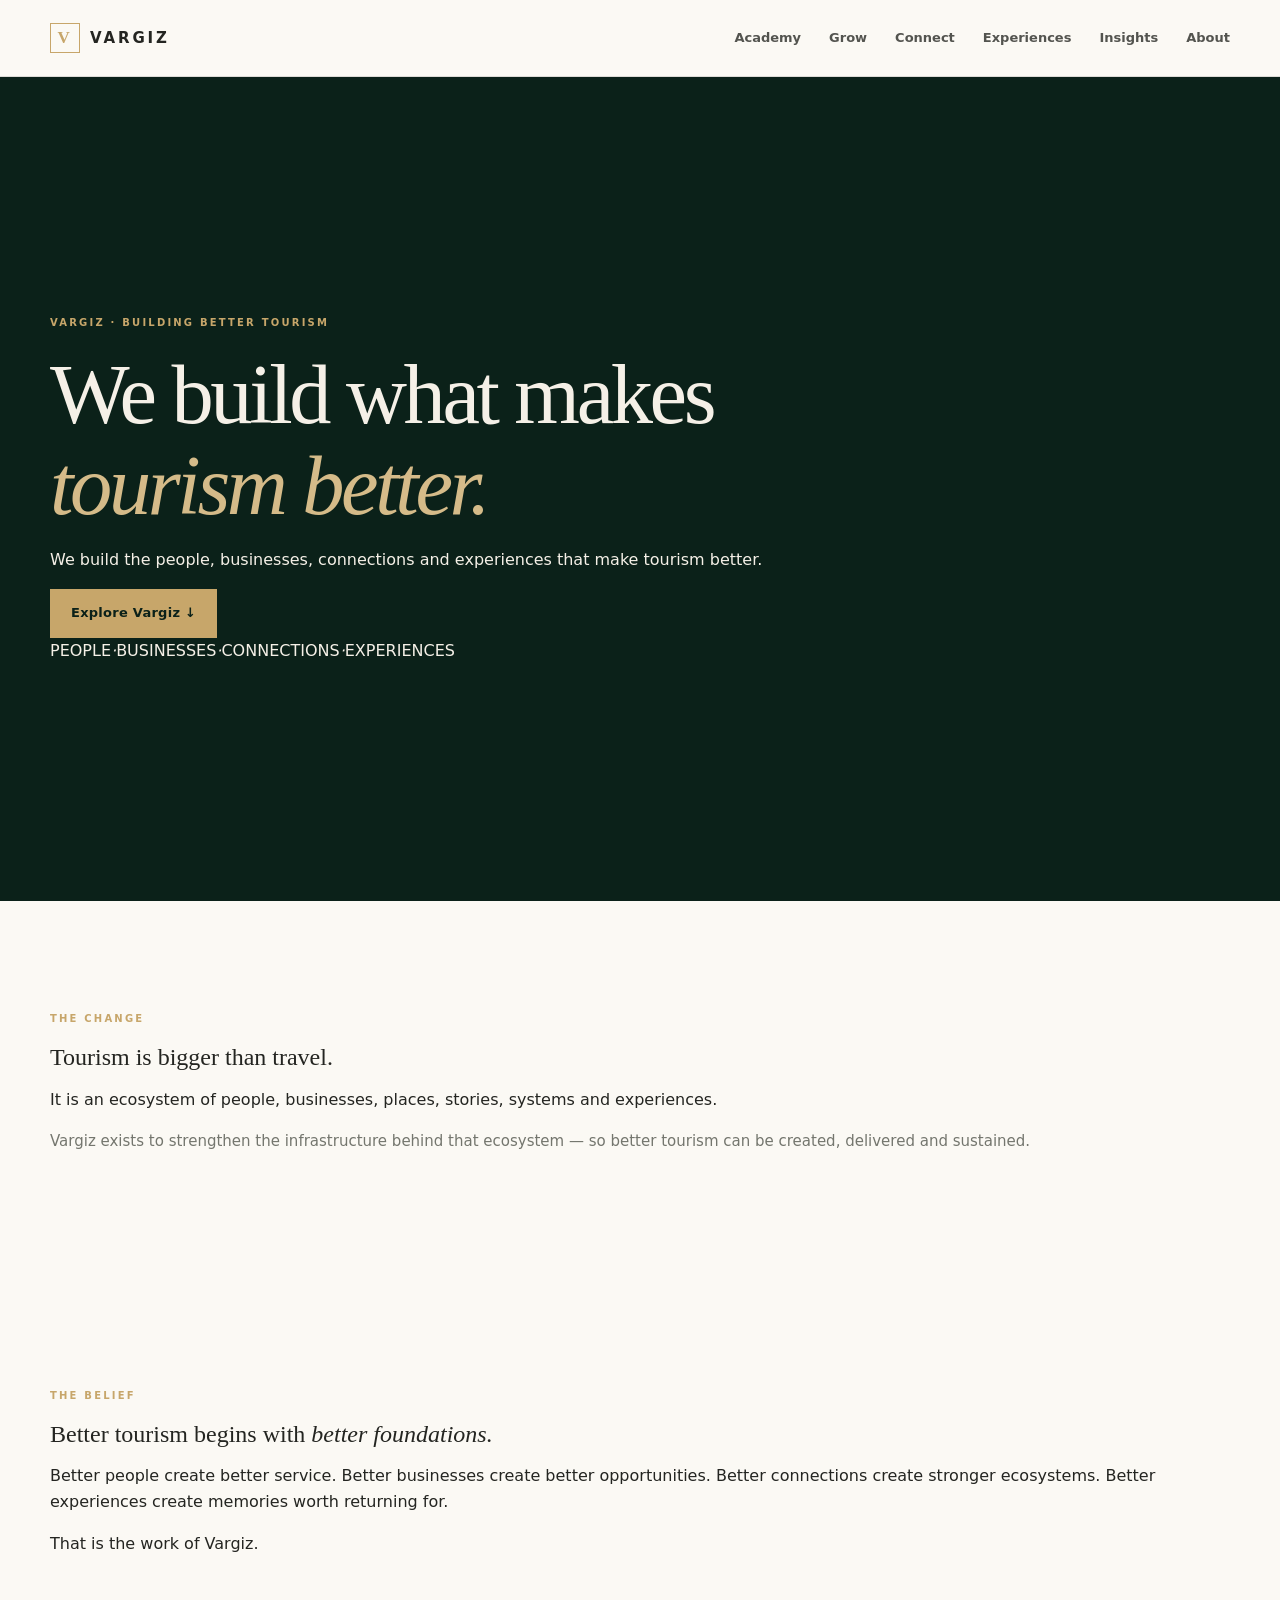
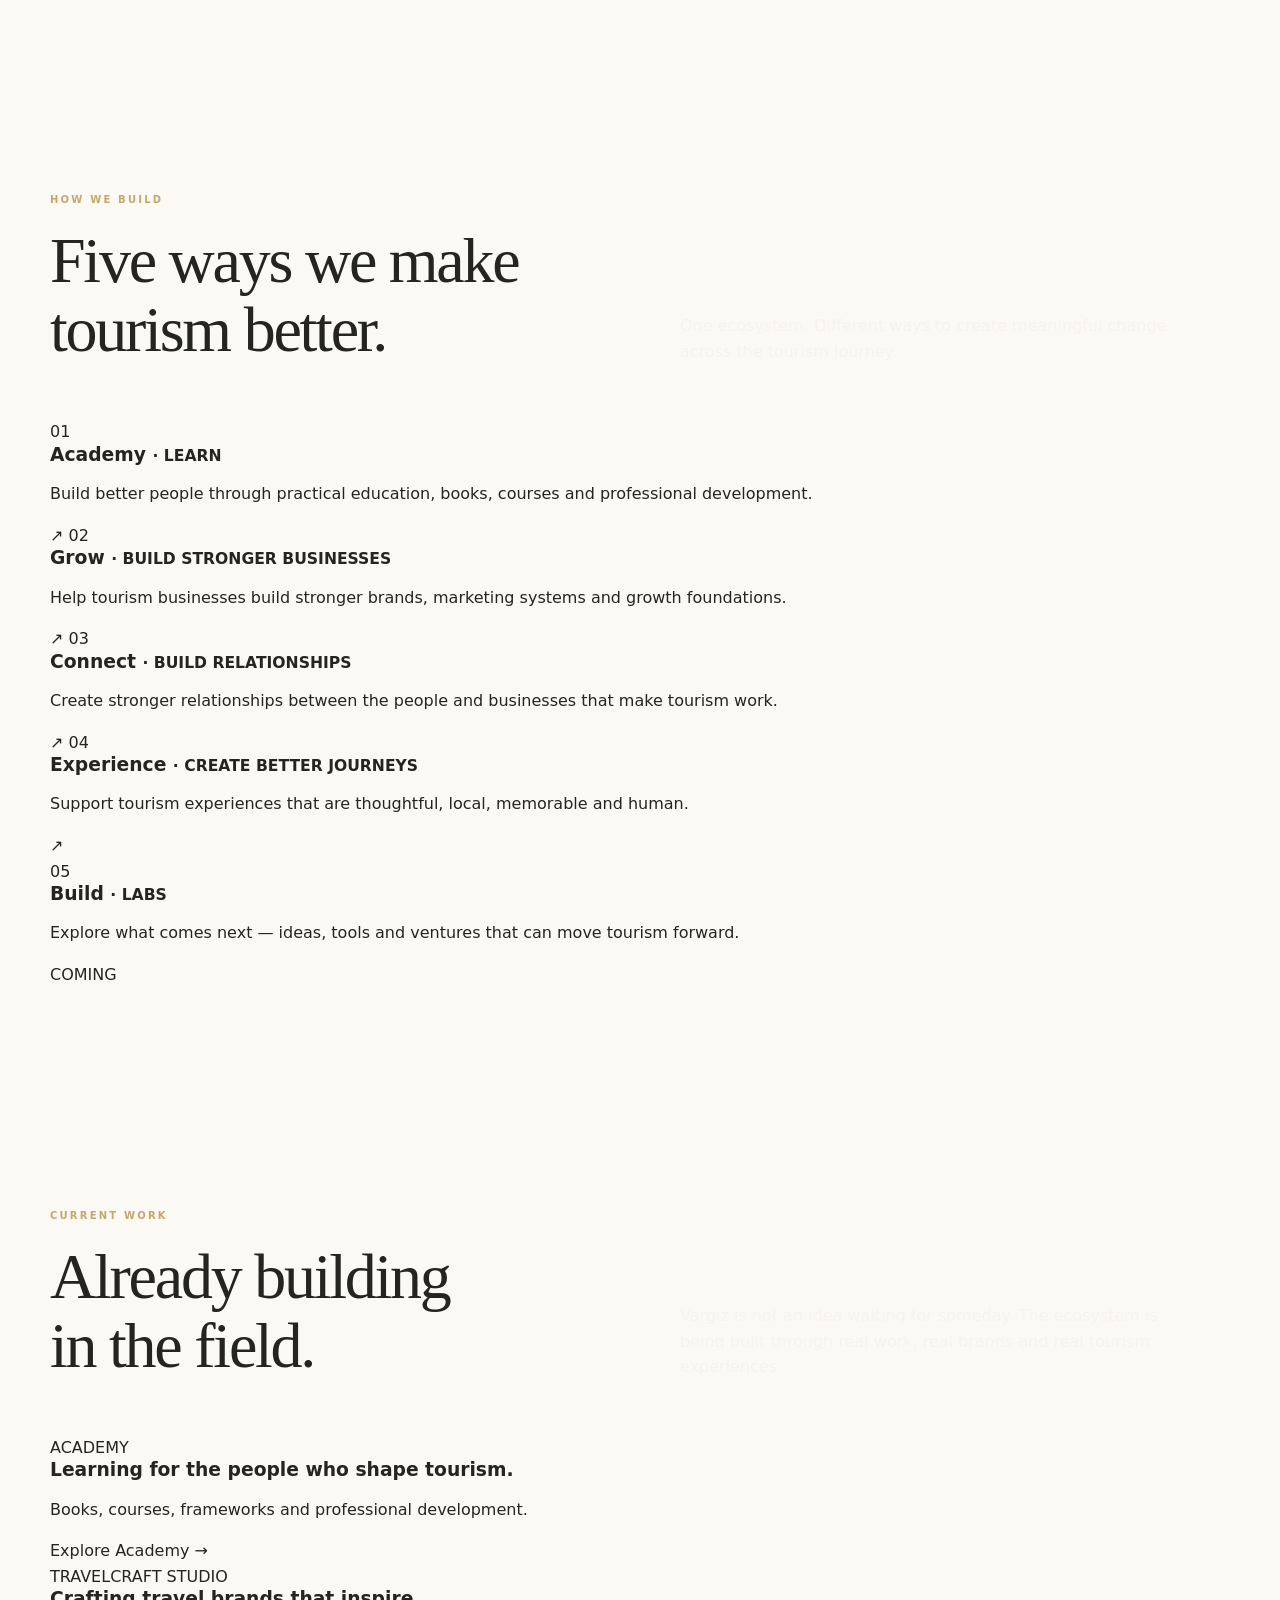
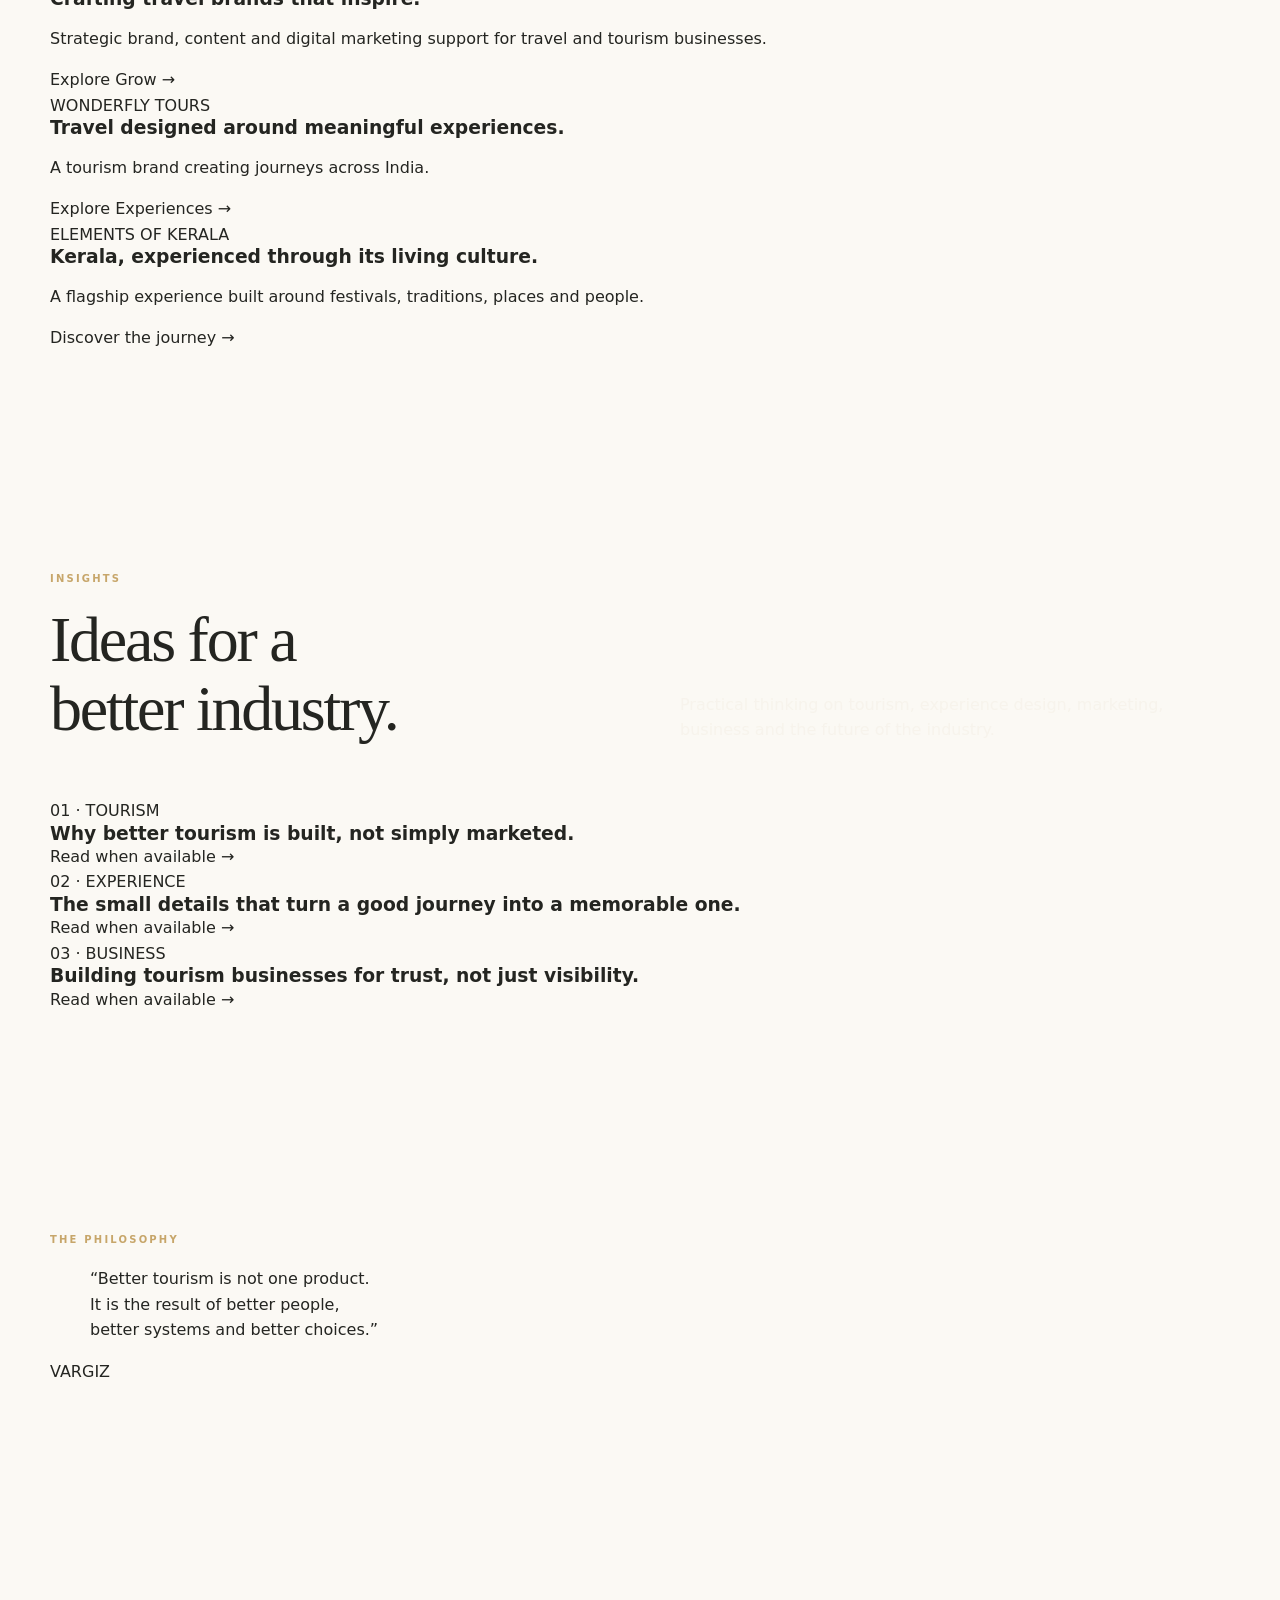
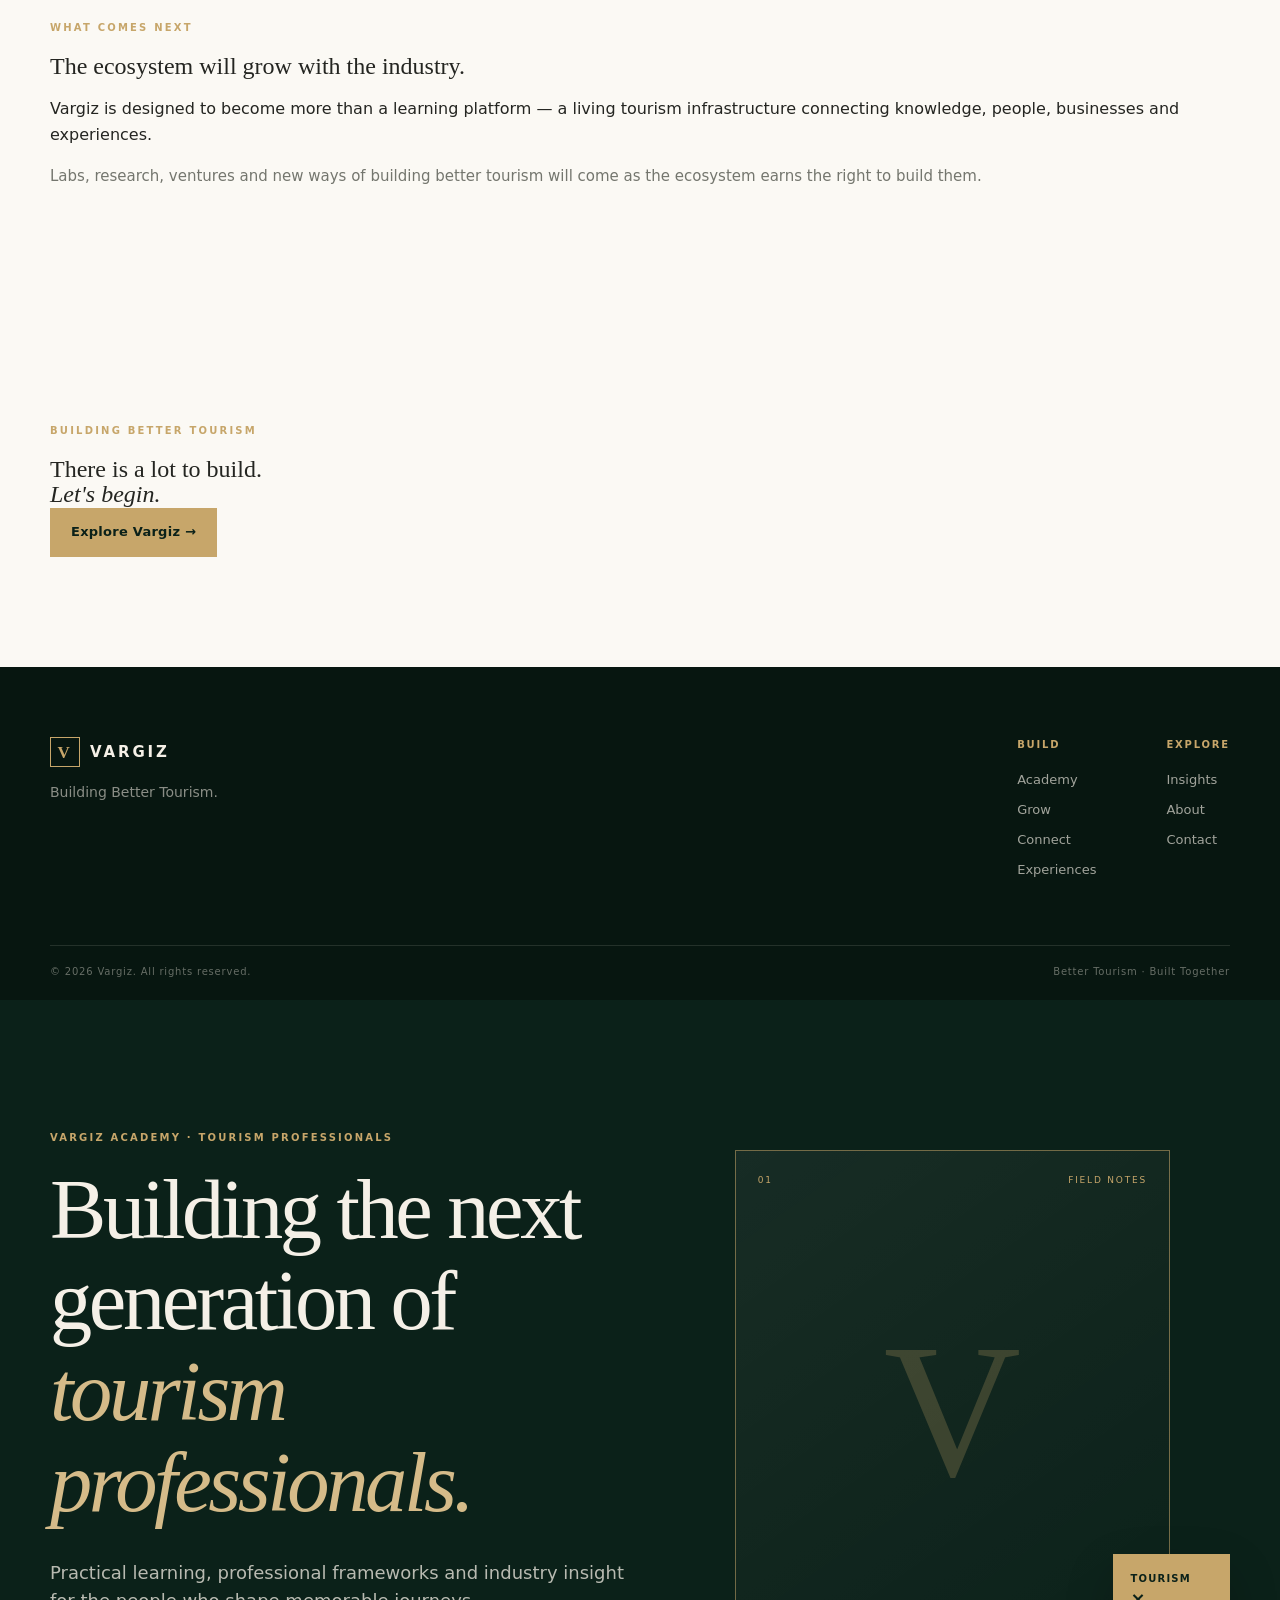
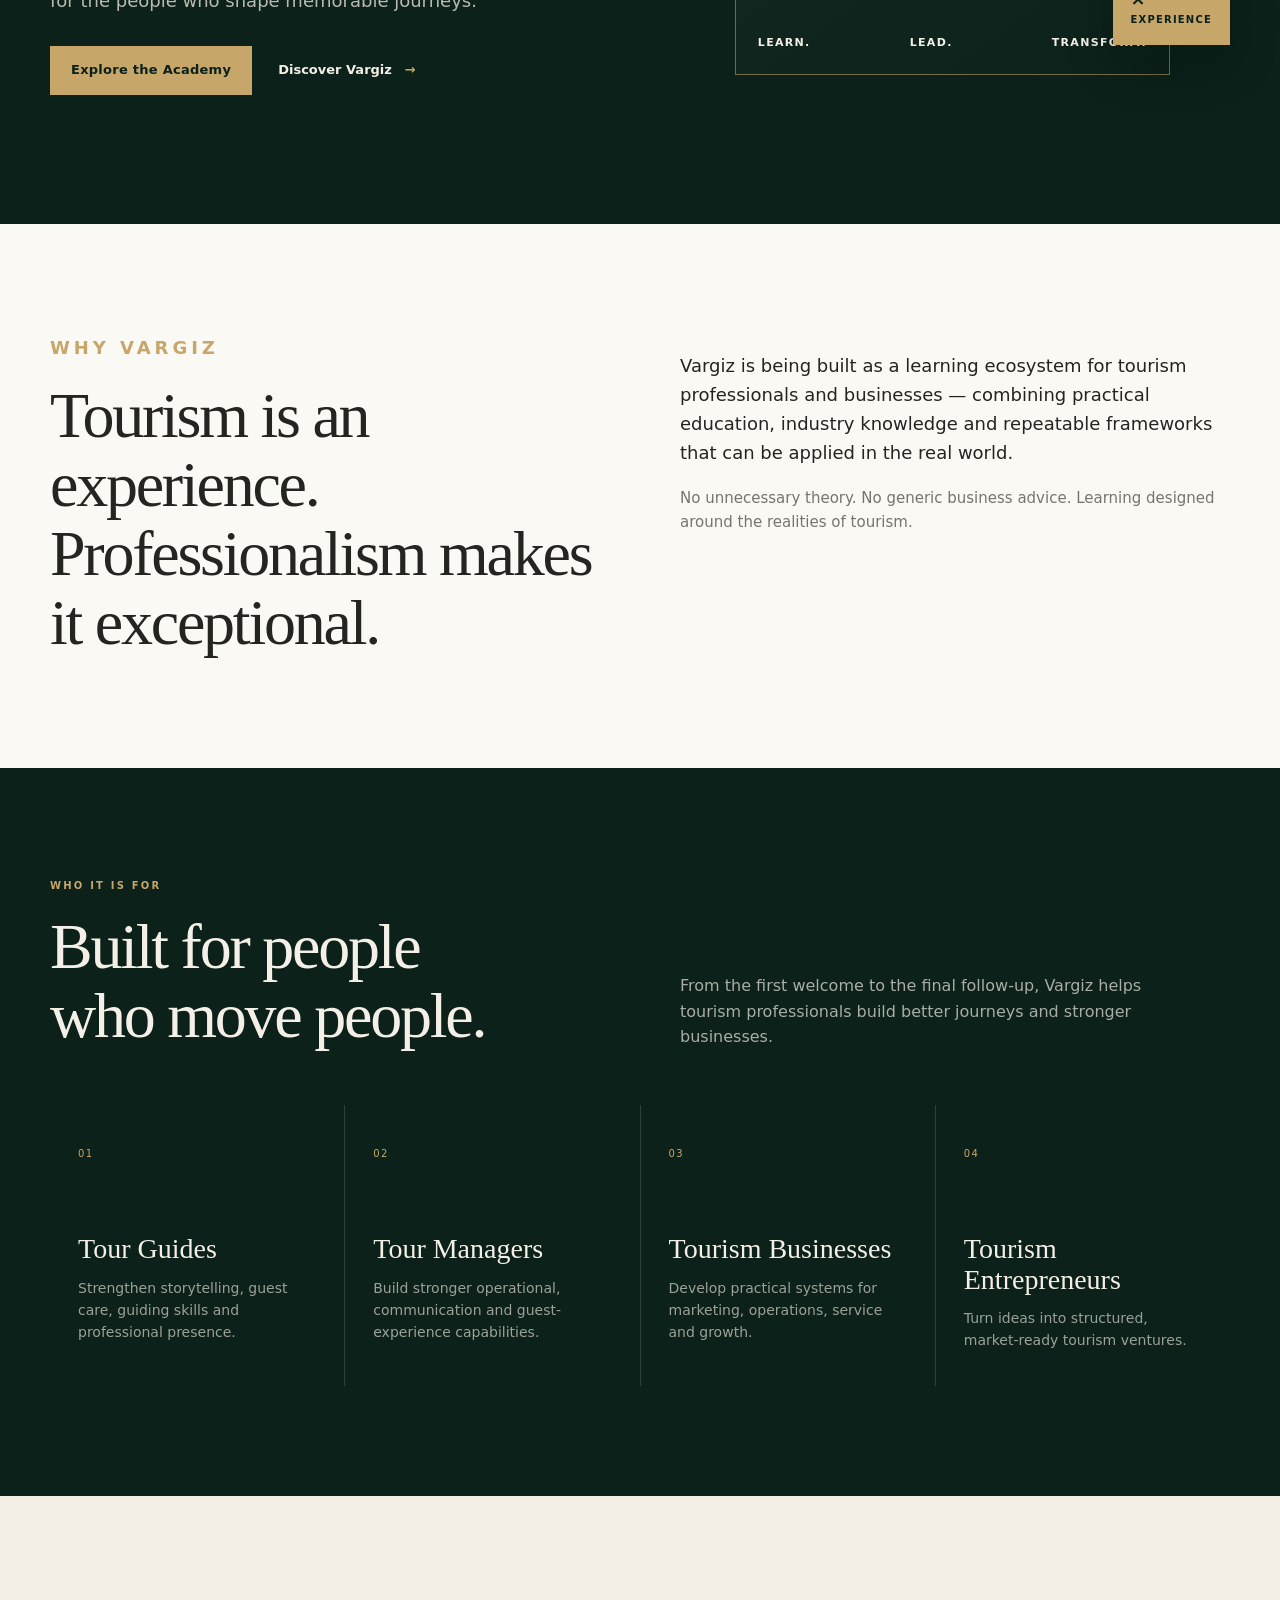
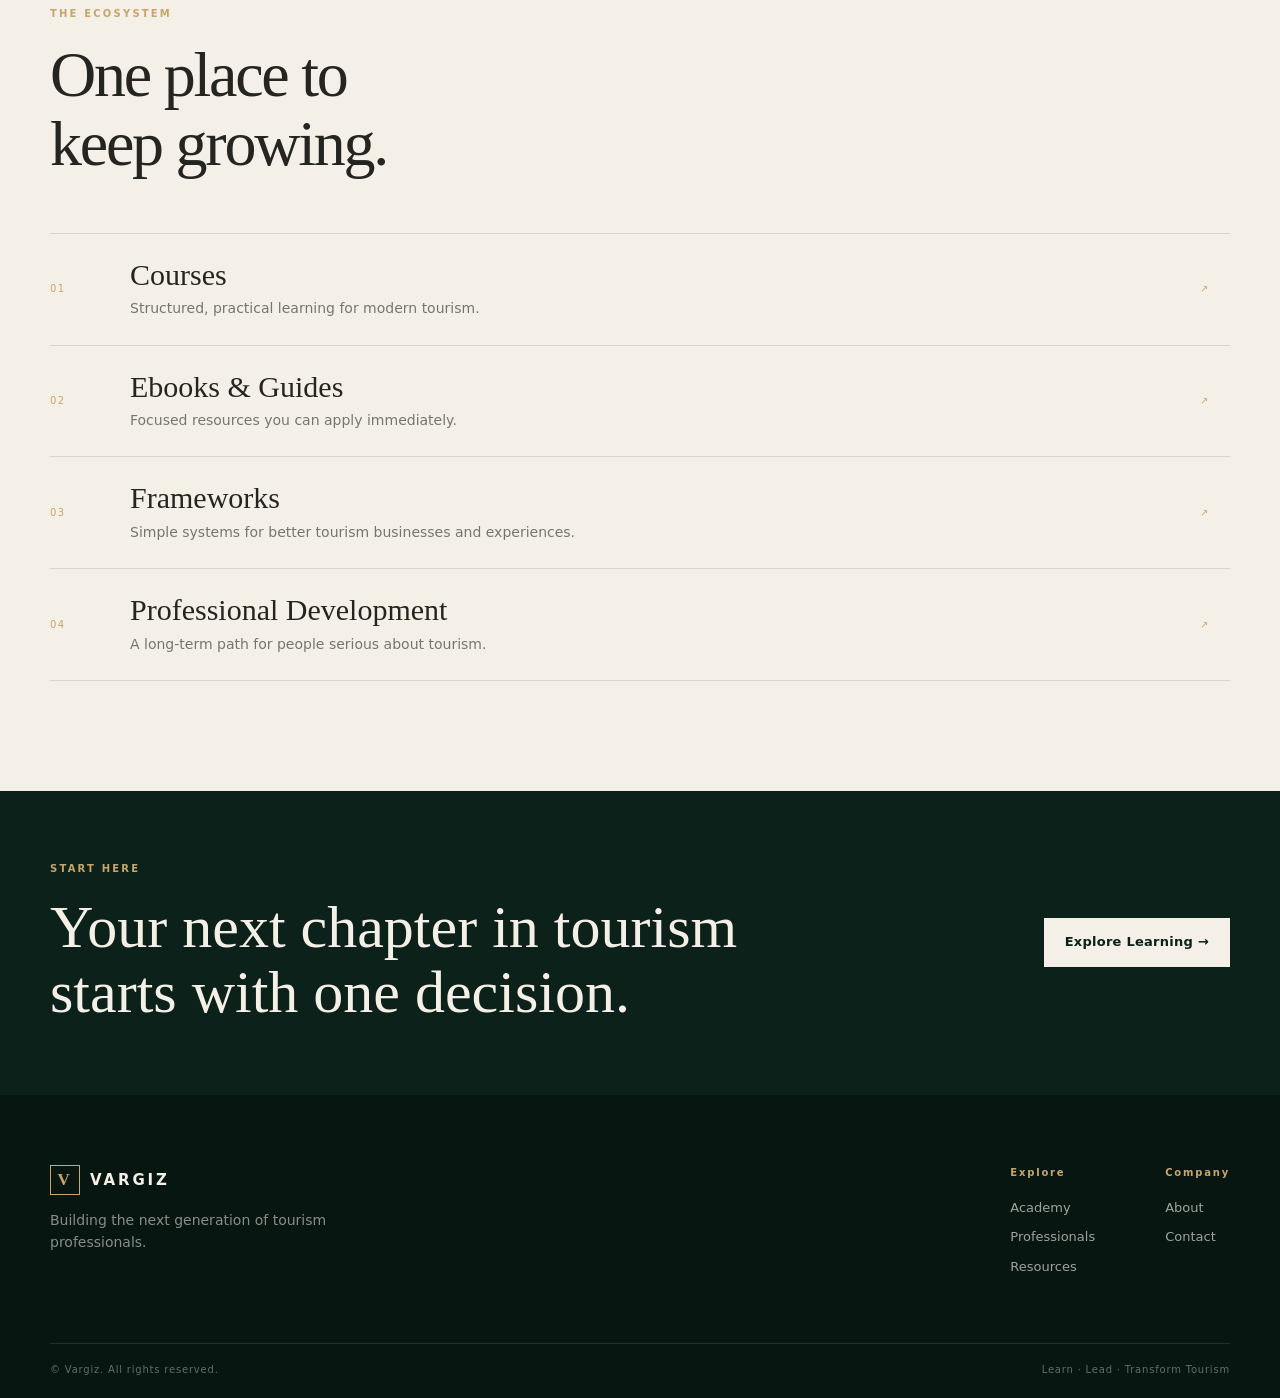
==== index.html @ d18b5461 "Update index.html" ====
<!doctype html>
<html lang="en">
<head>
  <meta charset="utf-8">
  <meta name="viewport" content="width=device-width, initial-scale=1">
  <meta name="description" content="Vargiz is building the people, businesses, connections and experiences that make tourism better.">
  <meta name="theme-color" content="#0b2119">
  <meta property="og:title" content="Vargiz — Building Better Tourism">
  <meta property="og:description" content="We build the people, businesses, connections and experiences that make tourism better.">
  <meta property="og:type" content="website">
  <meta property="og:url" content="https://vargiz.com/">
  <link rel="icon" href="assets/icons/favicon.svg" type="image/svg+xml">
  <link rel="stylesheet" href="css/style.css">
  <title>Vargiz — Building Better Tourism</title>
</head>
<body>
  <a class="skip-link" href="#main">Skip to content</a>

  <header class="site-header">
    <div class="container nav-wrap">
      <a class="brand" href="index.html" aria-label="Vargiz home">
        <span class="brand-mark" aria-hidden="true">V</span>
        <span class="brand-name">VARGIZ</span>
      </a>
      <button class="menu-toggle" type="button" aria-expanded="false" aria-controls="site-nav" aria-label="Open menu">
        <span></span><span></span><span></span>
      </button>
      <nav id="site-nav" class="site-nav" aria-label="Primary navigation">
        <a href="courses.html">Academy</a>
        <a href="#grow">Grow</a>
        <a href="#connect">Connect</a>
        <a href="#experiences">Experiences</a>
        <a href="#insights">Insights</a>
        <a href="about.html">About</a>
      </nav>
    </div>
  </header>

  <main id="main">
    <section class="hero">
      <div class="container hero-inner">
        <p class="eyebrow">VARGIZ · BUILDING BETTER TOURISM</p>
        <h1>We build what makes <em>tourism better.</em></h1>
        <p class="hero-lead">We build the people, businesses, connections and experiences that make tourism better.</p>
        <a class="button button-primary" href="#build">Explore Vargiz <span>↓</span></a>
        <div class="hero-signature" aria-hidden="true">
          <span>PEOPLE</span><i>·</i><span>BUSINESSES</span><i>·</i><span>CONNECTIONS</span><i>·</i><span>EXPERIENCES</span>
        </div>
      </div>
    </section>

    <section id="build" class="section change-section">
      <div class="container">
        <p class="eyebrow">THE CHANGE</p>
        <div class="statement-grid">
          <h2>Tourism is bigger than travel.</h2>
          <div>
            <p>It is an ecosystem of people, businesses, places, stories, systems and experiences.</p>
            <p class="muted">Vargiz exists to strengthen the infrastructure behind that ecosystem — so better tourism can be created, delivered and sustained.</p>
          </div>
        </div>
      </div>
    </section>

    <section class="section belief-section">
      <div class="container belief-grid">
        <div>
          <p class="eyebrow">THE BELIEF</p>
          <h2>Better tourism begins with <em>better foundations.</em></h2>
        </div>
        <div class="belief-copy">
          <p>Better people create better service. Better businesses create better opportunities. Better connections create stronger ecosystems. Better experiences create memories worth returning for.</p>
          <p>That is the work of Vargiz.</p>
        </div>
      </div>
    </section>

    <section id="grow" class="section build-section">
      <div class="container">
        <div class="section-heading">
          <div><p class="eyebrow">HOW WE BUILD</p><h2>Five ways we make<br>tourism better.</h2></div>
          <p>One ecosystem. Different ways to create meaningful change across the tourism journey.</p>
        </div>

        <div class="build-list">
          <a class="build-item" href="courses.html">
            <span class="build-number">01</span>
            <div><h3>Academy <small>· LEARN</small></h3><p>Build better people through practical education, books, courses and professional development.</p></div>
            <span class="arrow">↗</span>
          </a>
          <a class="build-item" href="#grow">
            <span class="build-number">02</span>
            <div><h3>Grow <small>· BUILD STRONGER BUSINESSES</small></h3><p>Help tourism businesses build stronger brands, marketing systems and growth foundations.</p></div>
            <span class="arrow">↗</span>
          </a>
          <a class="build-item" href="#connect">
            <span class="build-number">03</span>
            <div><h3>Connect <small>· BUILD RELATIONSHIPS</small></h3><p>Create stronger relationships between the people and businesses that make tourism work.</p></div>
            <span class="arrow">↗</span>
          </a>
          <a class="build-item" href="#experiences">
            <span class="build-number">04</span>
            <div><h3>Experience <small>· CREATE BETTER JOURNEYS</small></h3><p>Support tourism experiences that are thoughtful, local, memorable and human.</p></div>
            <span class="arrow">↗</span>
          </a>
          <div class="build-item build-item-future">
            <span class="build-number">05</span>
            <div><h3>Build <small>· LABS</small></h3><p>Explore what comes next — ideas, tools and ventures that can move tourism forward.</p></div>
            <span class="future-label">COMING</span>
          </div>
        </div>
      </div>
    </section>

    <section id="connect" class="section work-section">
      <div class="container">
        <div class="section-heading">
          <div><p class="eyebrow">CURRENT WORK</p><h2>Already building<br>in the field.</h2></div>
          <p>Vargiz is not an idea waiting for someday. The ecosystem is being built through real work, real brands and real tourism experiences.</p>
        </div>
        <div class="work-grid">
          <article class="work-card work-academy"><span>ACADEMY</span><h3>Learning for the people who shape tourism.</h3><p>Books, courses, frameworks and professional development.</p><a href="courses.html">Explore Academy →</a></article>
          <article class="work-card"><span>TRAVELCRAFT STUDIO</span><h3>Crafting travel brands that inspire.</h3><p>Strategic brand, content and digital marketing support for travel and tourism businesses.</p><a href="#grow">Explore Grow →</a></article>
          <article id="experiences" class="work-card"><span>WONDERFLY TOURS</span><h3>Travel designed around meaningful experiences.</h3><p>A tourism brand creating journeys across India.</p><a href="#experiences">Explore Experiences →</a></article>
          <article class="work-card work-feature"><span>ELEMENTS OF KERALA</span><h3>Kerala, experienced through its living culture.</h3><p>A flagship experience built around festivals, traditions, places and people.</p><a href="#experiences">Discover the journey →</a></article>
        </div>
      </div>
    </section>

    <section id="insights" class="section insights-section">
      <div class="container">
        <div class="section-heading">
          <div><p class="eyebrow">INSIGHTS</p><h2>Ideas for a<br>better industry.</h2></div>
          <p>Practical thinking on tourism, experience design, marketing, business and the future of the industry.</p>
        </div>
        <div class="insight-list">
          <article><span>01 · TOURISM</span><h3>Why better tourism is built, not simply marketed.</h3><a href="contact.html">Read when available →</a></article>
          <article><span>02 · EXPERIENCE</span><h3>The small details that turn a good journey into a memorable one.</h3><a href="contact.html">Read when available →</a></article>
          <article><span>03 · BUSINESS</span><h3>Building tourism businesses for trust, not just visibility.</h3><a href="contact.html">Read when available →</a></article>
        </div>
      </div>
    </section>

    <section class="section philosophy-section">
      <div class="container philosophy-inner">
        <p class="eyebrow">THE PHILOSOPHY</p>
        <blockquote>“Better tourism is not one product.<br>It is the result of better people,<br>better systems and better choices.”</blockquote>
        <p class="philosophy-mark">VARGIZ</p>
      </div>
    </section>

    <section class="section future-section">
      <div class="container future-grid">
        <div><p class="eyebrow">WHAT COMES NEXT</p><h2>The ecosystem will grow with the industry.</h2></div>
        <div><p>Vargiz is designed to become more than a learning platform — a living tourism infrastructure connecting knowledge, people, businesses and experiences.</p><p class="muted">Labs, research, ventures and new ways of building better tourism will come as the ecosystem earns the right to build them.</p></div>
      </div>
    </section>

    <section class="section final-cta">
      <div class="container final-cta-inner">
        <p class="eyebrow">BUILDING BETTER TOURISM</p>
        <h2>There is a lot to build.<br><em>Let's begin.</em></h2>
        <a class="button button-primary" href="courses.html">Explore Vargiz →</a>
      </div>
    </section>
  </main>

  <footer class="site-footer">
    <div class="container footer-top">
      <div>
        <a class="brand footer-brand" href="index.html"><span class="brand-mark">V</span><span class="brand-name">VARGIZ</span></a>
        <p>Building Better Tourism.</p>
      </div>
      <div class="footer-links">
        <div><strong>BUILD</strong><a href="courses.html">Academy</a><a href="#grow">Grow</a><a href="#connect">Connect</a><a href="#experiences">Experiences</a></div>
        <div><strong>EXPLORE</strong><a href="#insights">Insights</a><a href="about.html">About</a><a href="contact.html">Contact</a></div>
      </div>
    </div>
    <div class="container footer-bottom"><span>© <span id="year"></span> Vargiz. All rights reserved.</span><span>Better Tourism · Built Together</span></div>
  </footer>

  <script src="js/main.js"></script>
</body>
</html>
  </header>

  <main id="main">
    <section class="hero">
      <div class="container hero-grid">
        <div class="hero-copy">
          <p class="eyebrow">VARGIZ ACADEMY · TOURISM PROFESSIONALS</p>
          <h1>Building the next generation of <em>tourism professionals.</em></h1>
          <p class="hero-text">Practical learning, professional frameworks and industry insight for the people who shape memorable journeys.</p>
          <div class="hero-actions">
            <a class="button button-primary" href="courses.html">Explore the Academy</a>
            <a class="text-link" href="#about">Discover Vargiz <span>→</span></a>
          </div>
        </div>
        <div class="hero-visual" aria-label="Vargiz visual placeholder">
          <div class="visual-card visual-main">
            <div class="visual-top"><span>01</span><span>FIELD NOTES</span></div>
            <div class="visual-symbol">V</div>
            <div class="visual-caption"><strong>Learn.</strong><strong>Lead.</strong><strong>Transform.</strong></div>
          </div>
          <div class="visual-card visual-small">TOURISM<br><span>×</span><br>EXPERIENCE</div>
        </div>
      </div>
    </section>

    <section id="about" class="section intro">
      <div class="container split">
        <div><p class="eyebrow">WHY VARGIZ</p><h2>Tourism is an experience.<br>Professionalism makes it exceptional.</h2></div>
        <div><p>Vargiz is being built as a learning ecosystem for tourism professionals and businesses — combining practical education, industry knowledge and repeatable frameworks that can be applied in the real world.</p><p class="muted">No unnecessary theory. No generic business advice. Learning designed around the realities of tourism.</p></div>
      </div>
    </section>

    <section id="professionals" class="section dark-section">
      <div class="container">
        <div class="section-heading"><div><p class="eyebrow">WHO IT IS FOR</p><h2>Built for people<br>who move people.</h2></div><p>From the first welcome to the final follow-up, Vargiz helps tourism professionals build better journeys and stronger businesses.</p></div>
        <div class="card-grid four">
          <article class="feature-card"><span>01</span><h3>Tour Guides</h3><p>Strengthen storytelling, guest care, guiding skills and professional presence.</p></article>
          <article class="feature-card"><span>02</span><h3>Tour Managers</h3><p>Build stronger operational, communication and guest-experience capabilities.</p></article>
          <article class="feature-card"><span>03</span><h3>Tourism Businesses</h3><p>Develop practical systems for marketing, operations, service and growth.</p></article>
          <article class="feature-card"><span>04</span><h3>Tourism Entrepreneurs</h3><p>Turn ideas into structured, market-ready tourism ventures.</p></article>
        </div>
      </div>
    </section>

    <section class="section ecosystem">
      <div class="container">
        <div class="section-heading"><div><p class="eyebrow">THE ECOSYSTEM</p><h2>One place to<br>keep growing.</h2></div><p>Start with a book. Continue with a course. Build toward professional mastery.</p></div>
        <div class="ecosystem-list">
          <a href="courses.html" class="eco-item"><span>01</span><div><h3>Courses</h3><p>Structured, practical learning for modern tourism.</p></div><span>↗</span></a>
          <a href="#resources" class="eco-item"><span>02</span><div><h3>Ebooks & Guides</h3><p>Focused resources you can apply immediately.</p></div><span>↗</span></a>
          <a href="#resources" class="eco-item"><span>03</span><div><h3>Frameworks</h3><p>Simple systems for better tourism businesses and experiences.</p></div><span>↗</span></a>
          <a href="contact.html" class="eco-item"><span>04</span><div><h3>Professional Development</h3><p>A long-term path for people serious about tourism.</p></div><span>↗</span></a>
        </div>
      </div>
    </section>

    <section id="resources" class="section resource-section">
      <div class="container resource-banner"><div><p class="eyebrow">START HERE</p><h2>Your next chapter in tourism starts with one decision.</h2></div><a class="button button-light" href="courses.html">Explore Learning →</a></div>
    </section>
  </main>

  <footer class="site-footer">
    <div class="container footer-top"><div><a class="brand footer-brand" href="index.html"><span class="brand-mark">V</span><span class="brand-name">VARGIZ</span></a><p>Building the next generation of tourism professionals.</p></div><div class="footer-links"><div><strong>Explore</strong><a href="courses.html">Academy</a><a href="#professionals">Professionals</a><a href="#resources">Resources</a></div><div><strong>Company</strong><a href="about.html">About</a><a href="contact.html">Contact</a></div></div></div>
    <div class="container footer-bottom"><span>© <span id="year"></span> Vargiz. All rights reserved.</span><span>Learn · Lead · Transform Tourism</span></div>
  </footer>

  <script src="js/main.js"></script>
</body>
</html>
---- css/style.css ----
:root{--green:#0b2119;--green-2:#12382a;--ivory:#f5f0e7;--paper:#fbf9f4;--gold:#c7a66a;--charcoal:#242521;--muted:#74766e;--line:rgba(36,37,33,.14);--max:1180px}
*{box-sizing:border-box}html{scroll-behavior:smooth}body{margin:0;background:var(--paper);color:var(--charcoal);font-family:Inter,ui-sans-serif,system-ui,-apple-system,BlinkMacSystemFont,"Segoe UI",sans-serif;line-height:1.6}a{color:inherit;text-decoration:none}.container{width:min(calc(100% - 40px),var(--max));margin:auto}.skip-link{position:absolute;left:-999px}.skip-link:focus{left:16px;top:16px;z-index:99;background:#fff;padding:10px}.site-header{position:sticky;top:0;z-index:20;background:rgba(251,249,244,.94);backdrop-filter:blur(12px);border-bottom:1px solid var(--line)}.nav-wrap{min-height:76px;display:flex;align-items:center;justify-content:space-between}.brand{display:flex;align-items:center;gap:10px;font-weight:800;letter-spacing:.18em}.brand-mark{display:grid;place-items:center;width:30px;height:30px;border:1px solid var(--gold);color:var(--gold);font-family:Georgia,serif;font-size:17px}.brand-name{font-size:15px}.site-nav{display:flex;align-items:center;gap:28px;font-size:13px;font-weight:600}.site-nav a:not(.nav-cta){opacity:.78}.site-nav a:hover{opacity:1}.nav-cta{background:var(--green);color:#fff;padding:11px 17px}.menu-toggle{display:none;background:none;border:0;padding:8px}.menu-toggle span{display:block;width:24px;height:1px;background:var(--charcoal);margin:5px}
.hero{background:var(--green);color:var(--ivory);min-height:calc(100vh - 76px);display:grid;align-items:center}.hero-grid{display:grid;grid-template-columns:1.08fr .92fr;gap:60px;padding:90px 0}.eyebrow{margin:0 0 18px;font-size:10px;letter-spacing:.22em;font-weight:800;color:var(--gold)}h1,h2,h3{margin:0;line-height:1.08}h1,h2{font-family:Georgia,"Times New Roman",serif;font-weight:400}h1{font-size:clamp(48px,6.6vw,88px);max-width:800px;letter-spacing:-.04em}h1 em{color:#d5bb89;font-style:italic}.hero-text{max-width:600px;font-size:18px;color:rgba(245,240,231,.74);margin:30px 0}.hero-actions{display:flex;align-items:center;gap:26px}.button{display:inline-block;padding:14px 21px;font-size:13px;font-weight:800;letter-spacing:.02em}.button-primary{background:var(--gold);color:var(--green)}.button-light{background:var(--ivory);color:var(--green)}.text-link{font-size:13px;font-weight:700}.text-link span{color:var(--gold);margin-left:8px}.hero-visual{position:relative;min-height:510px}.visual-card{position:absolute}.visual-main{inset:20px 60px 20px 20px;border:1px solid rgba(199,166,106,.55);padding:22px;display:flex;flex-direction:column;justify-content:space-between;background:linear-gradient(145deg,rgba(255,255,255,.05),rgba(255,255,255,0))}.visual-top{display:flex;justify-content:space-between;font-size:9px;letter-spacing:.2em;color:var(--gold)}.visual-symbol{font-family:Georgia,serif;font-size:190px;line-height:.8;color:rgba(199,166,106,.24);text-align:center}.visual-caption{display:flex;justify-content:space-between;text-transform:uppercase;letter-spacing:.12em;font-size:11px}.visual-small{right:0;bottom:50px;background:var(--gold);color:var(--green);padding:18px;font-size:10px;line-height:1.45;letter-spacing:.12em;font-weight:800;box-shadow:0 20px 50px rgba(0,0,0,.2)}.visual-small span{font-size:18px}
.section{padding:110px 0}.split{display:grid;grid-template-columns:1fr 1fr;gap:80px}.split h2,.section-heading h2{font-size:clamp(40px,5vw,64px);letter-spacing:-.035em}.split p{font-size:18px;max-width:560px}.muted{color:var(--muted);font-size:15px!important}.dark-section{background:var(--green);color:var(--ivory)}.section-heading{display:grid;grid-template-columns:1fr 1fr;gap:80px;align-items:end;margin-bottom:55px}.section-heading>p{max-width:500px;color:rgba(245,240,231,.68);margin:0}.card-grid{display:grid;gap:1px;background:rgba(245,240,231,.15)}.four{grid-template-columns:repeat(4,1fr)}.feature-card{background:var(--green);padding:34px 28px;min-height:260px}.feature-card span{color:var(--gold);font-size:10px;letter-spacing:.15em}.feature-card h3{font-family:Georgia,serif;font-weight:400;font-size:28px;margin:70px 0 12px}.feature-card p{font-size:14px;color:rgba(245,240,231,.62);margin:0}.ecosystem{background:var(--ivory)}.ecosystem-list{border-top:1px solid var(--line)}.eco-item{display:grid;grid-template-columns:60px 1fr 30px;gap:20px;align-items:center;padding:25px 0;border-bottom:1px solid var(--line);transition:padding .25s ease}.eco-item:hover{padding-left:12px;padding-right:12px}.eco-item>span{font-size:10px;letter-spacing:.15em;color:var(--gold)}.eco-item h3{font-family:Georgia,serif;font-size:30px;font-weight:400}.eco-item p{margin:6px 0 0;color:var(--muted);font-size:14px}.resource-section{padding:70px 0;background:var(--green)}.resource-banner{display:flex;align-items:center;justify-content:space-between;gap:40px}.resource-banner h2{color:var(--ivory);font-size:clamp(38px,5vw,60px);max-width:760px}.site-footer{background:#071610;color:var(--ivory);padding:70px 0 20px}.footer-top{display:flex;justify-content:space-between;gap:50px}.footer-brand{display:inline-flex}.footer-top p{color:rgba(245,240,231,.55);max-width:340px;font-size:14px}.footer-links{display:flex;gap:70px}.footer-links div{display:flex;flex-direction:column;gap:9px;font-size:13px}.footer-links strong{font-size:10px;letter-spacing:.18em;color:var(--gold);margin-bottom:8px}.footer-links a{color:rgba(245,240,231,.65)}.footer-bottom{margin-top:65px;padding-top:18px;border-top:1px solid rgba(245,240,231,.12);display:flex;justify-content:space-between;color:rgba(245,240,231,.4);font-size:10px;letter-spacing:.08em}
@media(max-width:900px){.site-nav{gap:16px}.four{grid-template-columns:1fr 1fr}.hero-grid,.split,.section-heading{grid-template-columns:1fr}.hero{min-height:auto}.hero-grid{padding:70px 0}.hero-visual{min-height:430px}.section-heading{gap:25px}.section-heading>p{margin:0}.footer-top{flex-direction:column}.footer-links{gap:50px}}@media(max-width:680px){.container{width:min(calc(100% - 28px),var(--max))}.menu-toggle{display:block}.site-nav{display:none;position:absolute;left:0;right:0;top:76px;background:var(--paper);padding:18px 14px 22px;border-bottom:1px solid var(--line);flex-direction:column;align-items:stretch;gap:0}.site-nav.open{display:flex}.site-nav a{padding:13px 8px}.nav-cta{text-align:center;margin-top:7px}.hero-grid{padding:62px 0}.hero-text{font-size:16px}.hero-actions{align-items:flex-start;flex-direction:column;gap:18px}.hero-visual{min-height:360px}.visual-main{inset:10px 35px 10px 0}.visual-symbol{font-size:130px}.visual-small{bottom:28px}.section{padding:75px 0}.four{grid-template-columns:1fr}.feature-card{min-height:220px}.feature-card h3{margin-top:48px}.eco-item{grid-template-columns:35px 1fr 20px}.eco-item h3{font-size:24px}.resource-banner{align-items:flex-start;flex-direction:column}.footer-links{gap:35px}.footer-bottom{flex-direction:column;gap:8px}}
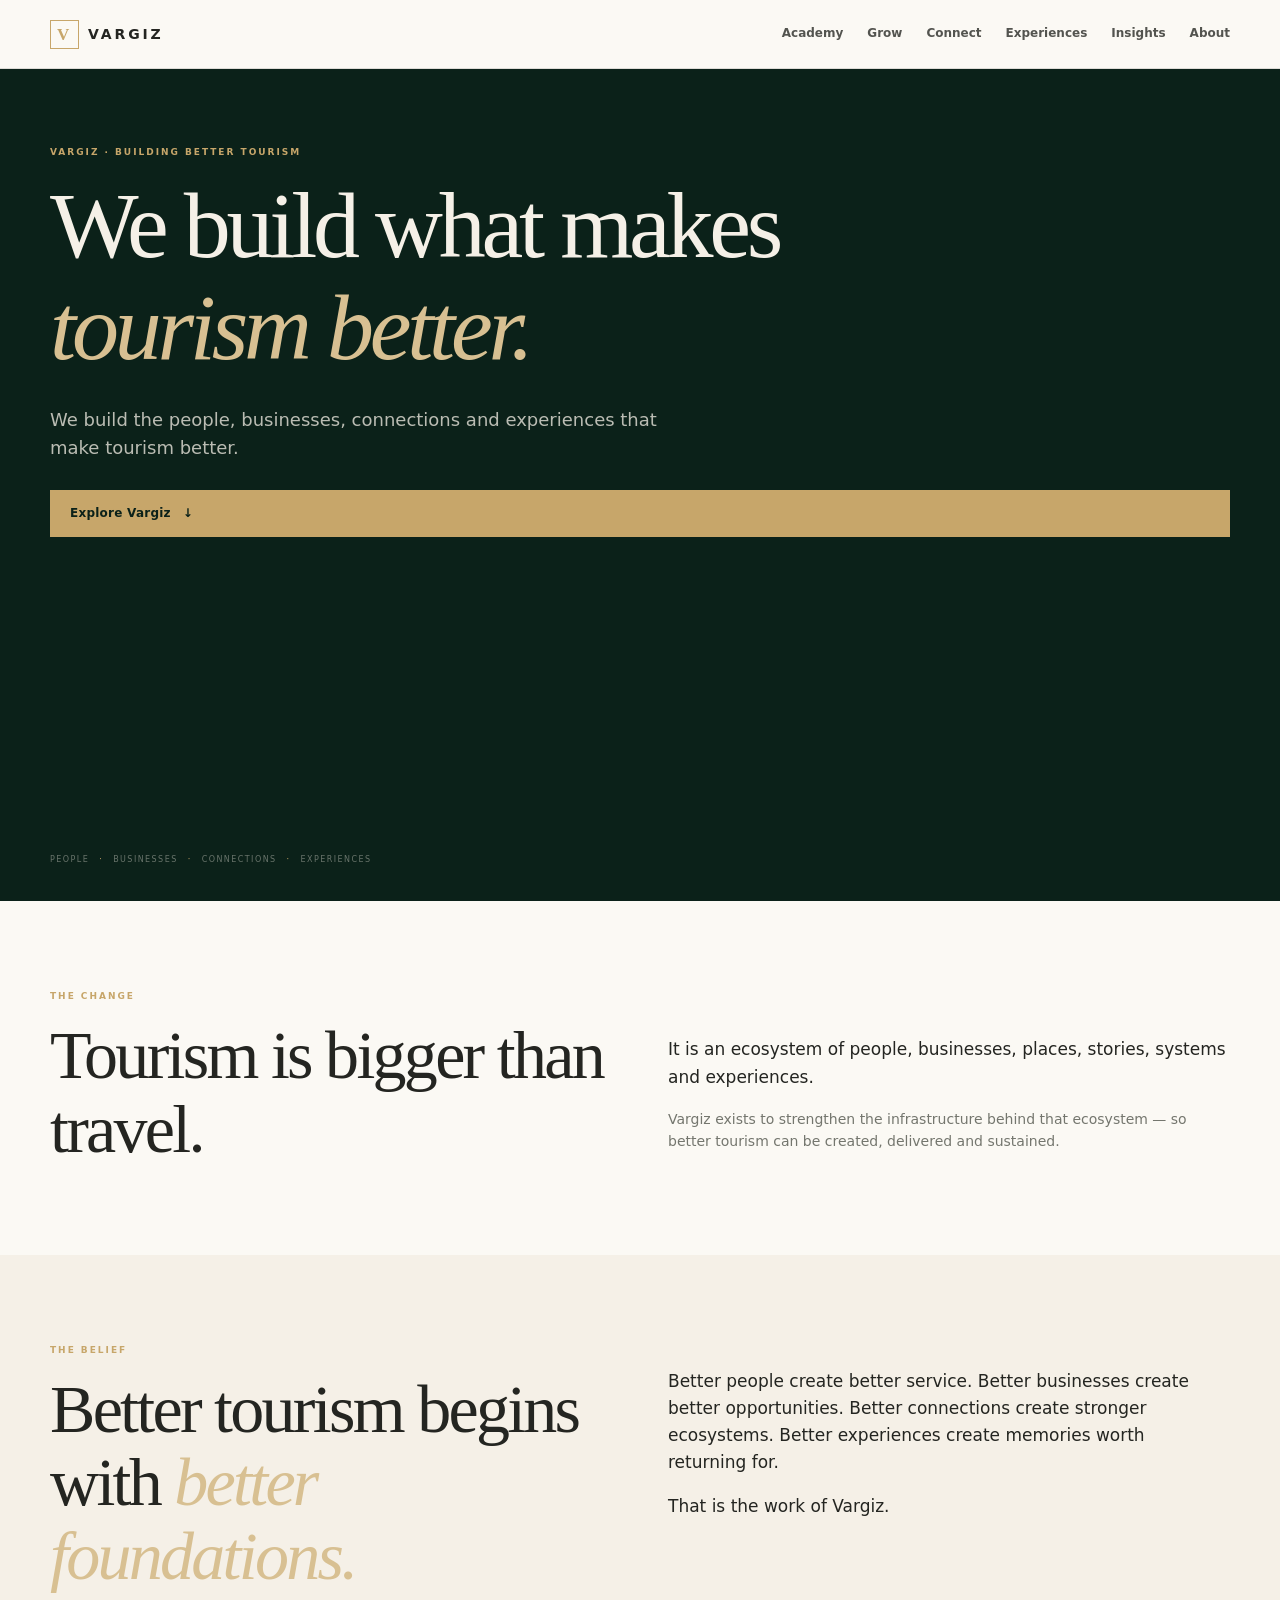
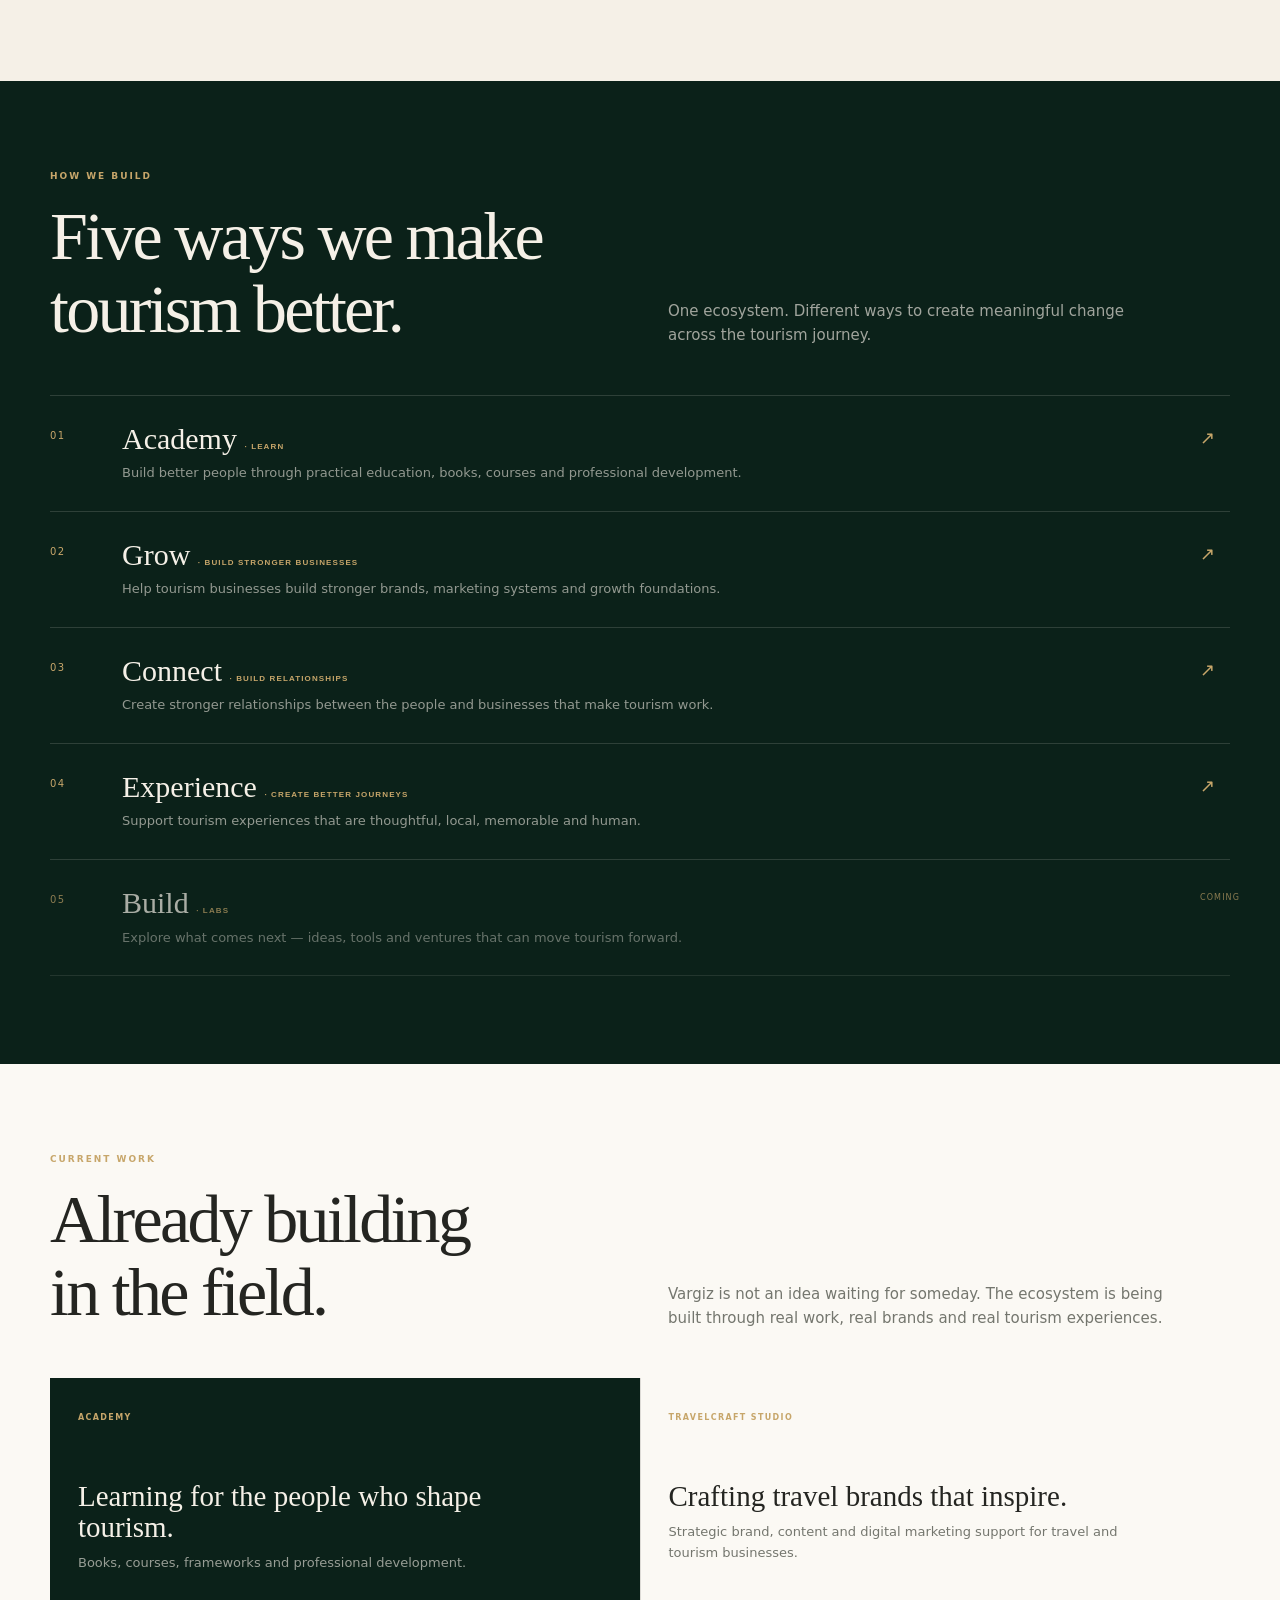
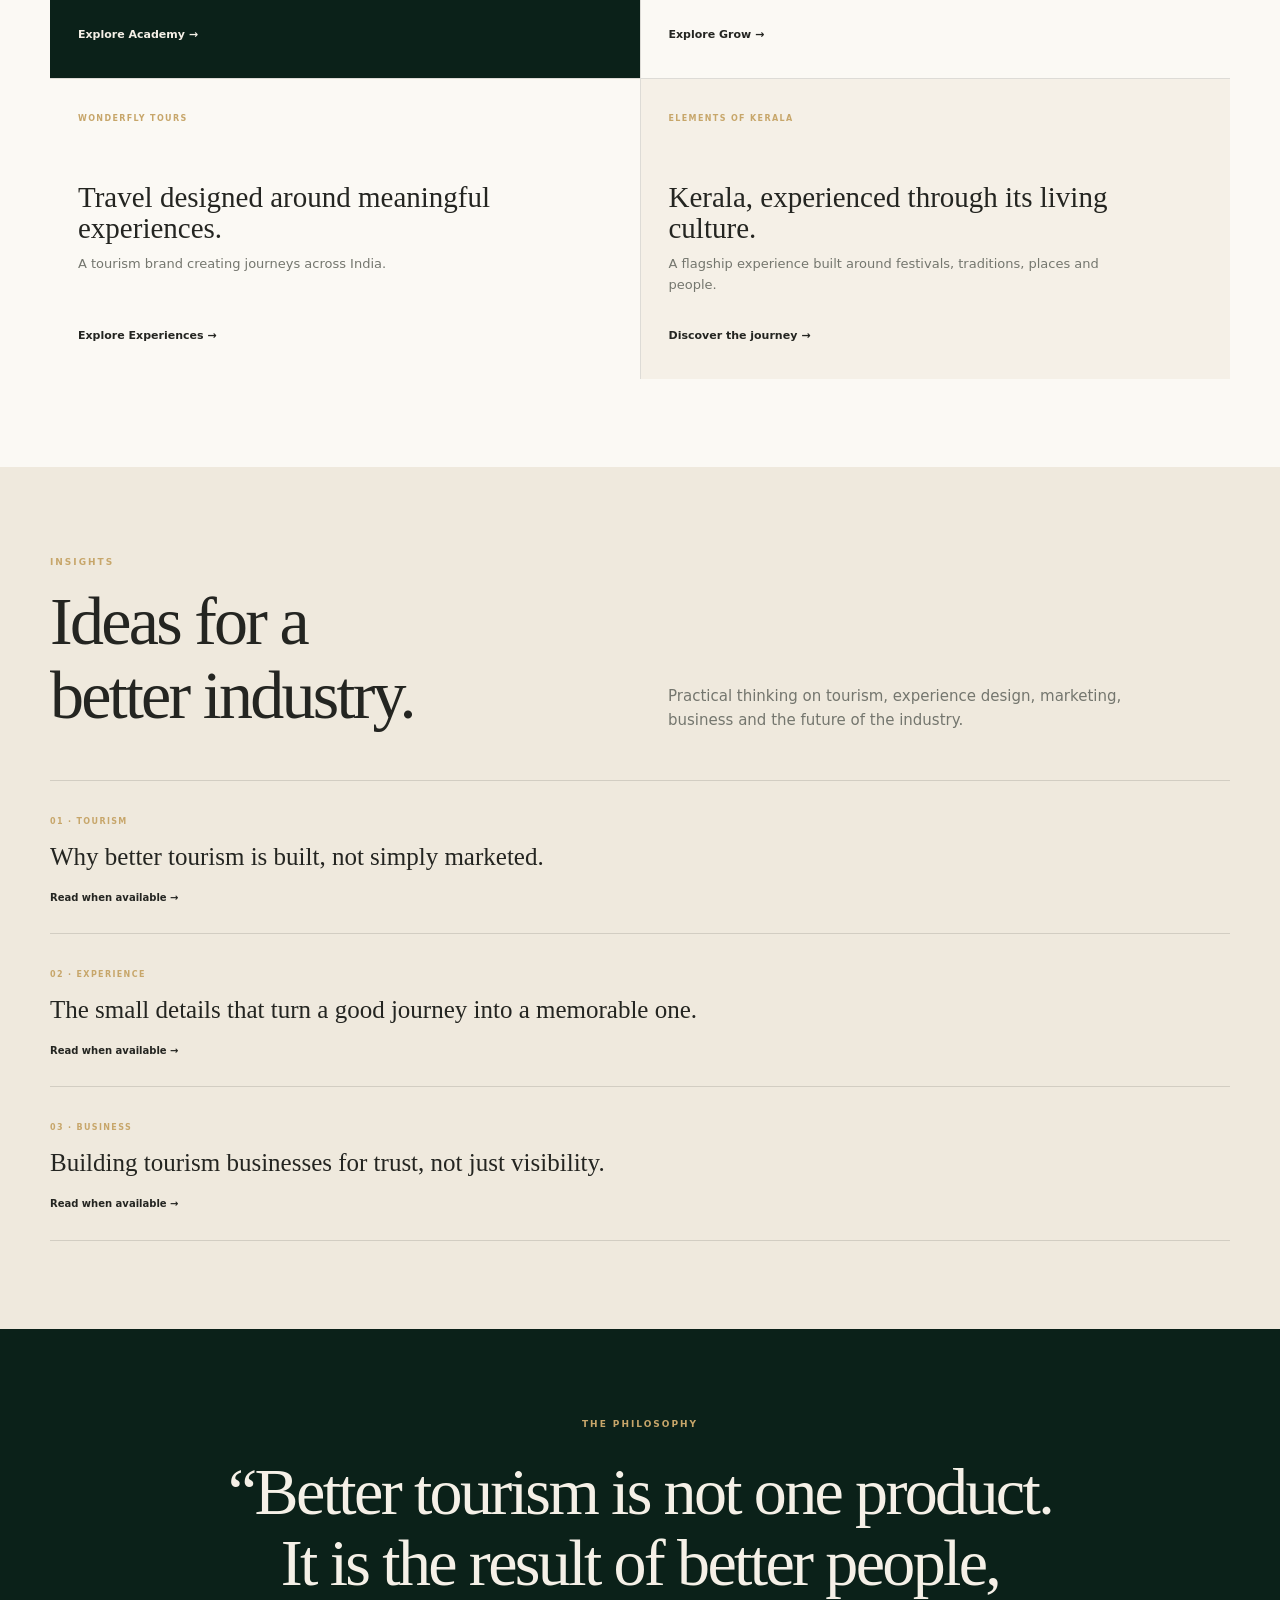
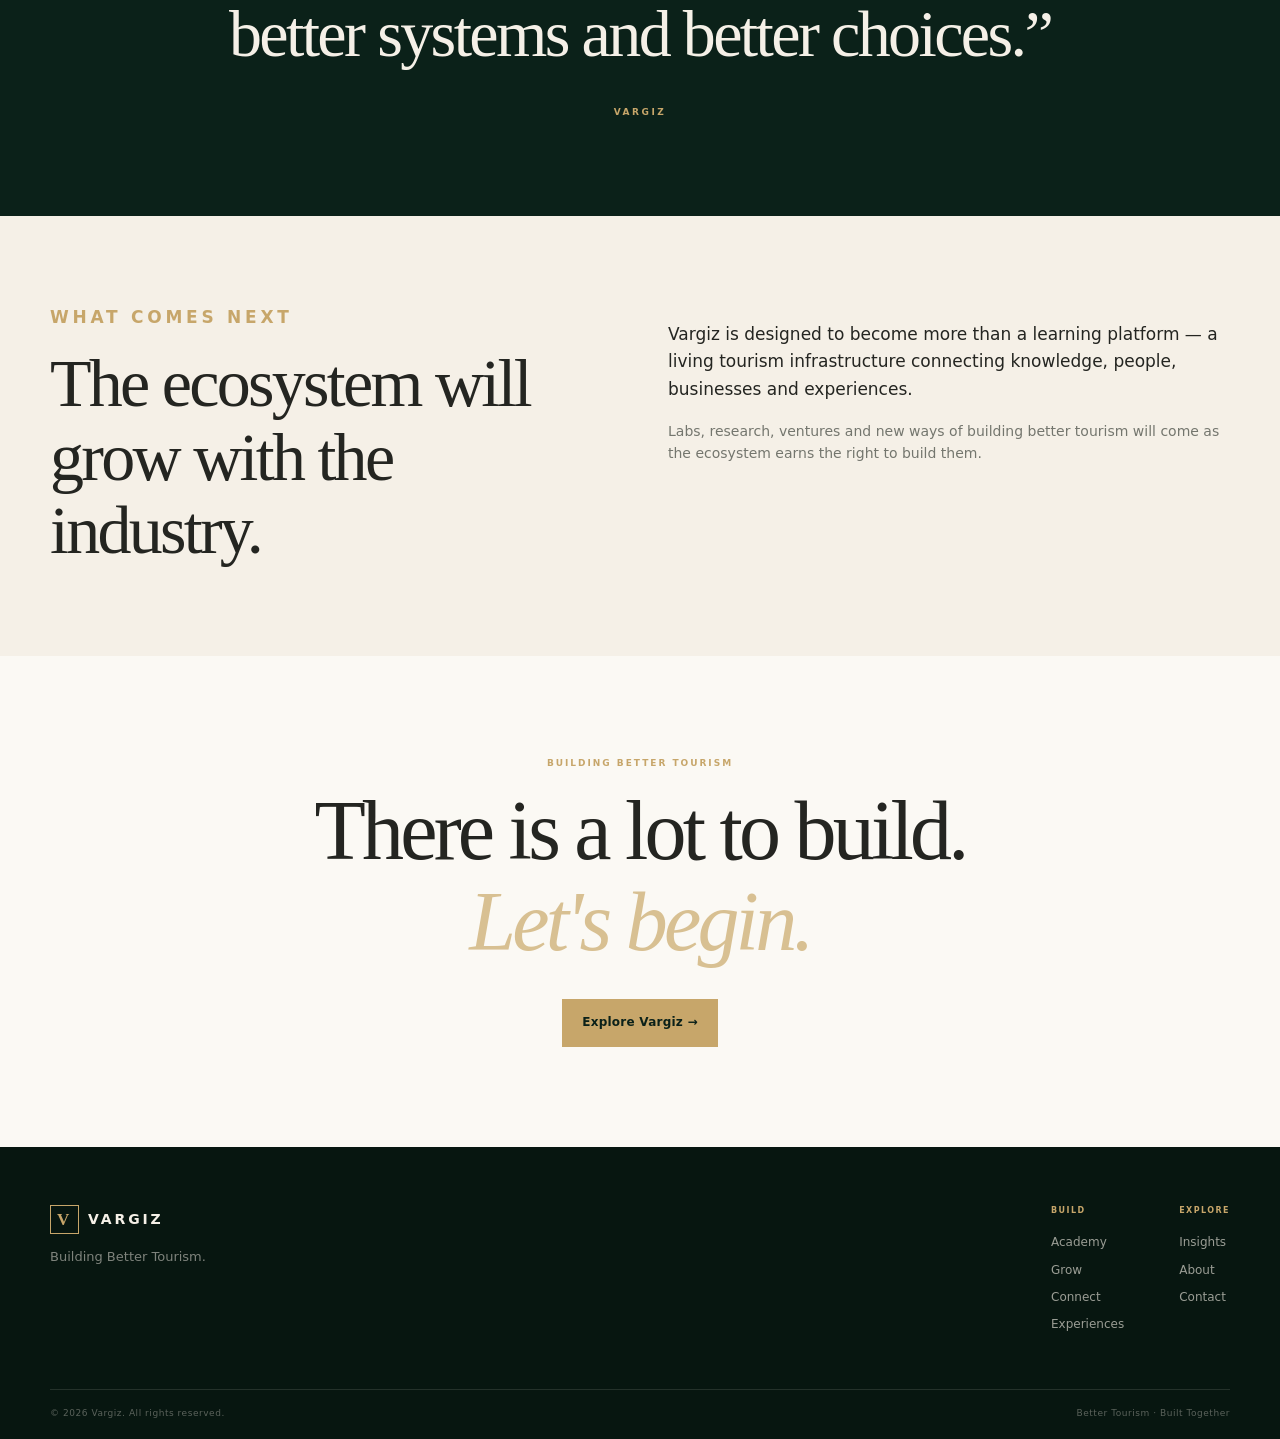
==== commit d587a1e2: "Update index.html" ====
--- a/index.html
+++ b/index.html
@@ -183,71 +183,3 @@
 </body>
 </html>
   </header>
-
-  <main id="main">
-    <section class="hero">
-      <div class="container hero-grid">
-        <div class="hero-copy">
-          <p class="eyebrow">VARGIZ ACADEMY · TOURISM PROFESSIONALS</p>
-          <h1>Building the next generation of <em>tourism professionals.</em></h1>
-          <p class="hero-text">Practical learning, professional frameworks and industry insight for the people who shape memorable journeys.</p>
-          <div class="hero-actions">
-            <a class="button button-primary" href="courses.html">Explore the Academy</a>
-            <a class="text-link" href="#about">Discover Vargiz <span>→</span></a>
-          </div>
-        </div>
-        <div class="hero-visual" aria-label="Vargiz visual placeholder">
-          <div class="visual-card visual-main">
-            <div class="visual-top"><span>01</span><span>FIELD NOTES</span></div>
-            <div class="visual-symbol">V</div>
-            <div class="visual-caption"><strong>Learn.</strong><strong>Lead.</strong><strong>Transform.</strong></div>
-          </div>
-          <div class="visual-card visual-small">TOURISM<br><span>×</span><br>EXPERIENCE</div>
-        </div>
-      </div>
-    </section>
-
-    <section id="about" class="section intro">
-      <div class="container split">
-        <div><p class="eyebrow">WHY VARGIZ</p><h2>Tourism is an experience.<br>Professionalism makes it exceptional.</h2></div>
-        <div><p>Vargiz is being built as a learning ecosystem for tourism professionals and businesses — combining practical education, industry knowledge and repeatable frameworks that can be applied in the real world.</p><p class="muted">No unnecessary theory. No generic business advice. Learning designed around the realities of tourism.</p></div>
-      </div>
-    </section>
-
-    <section id="professionals" class="section dark-section">
-      <div class="container">
-        <div class="section-heading"><div><p class="eyebrow">WHO IT IS FOR</p><h2>Built for people<br>who move people.</h2></div><p>From the first welcome to the final follow-up, Vargiz helps tourism professionals build better journeys and stronger businesses.</p></div>
-        <div class="card-grid four">
-          <article class="feature-card"><span>01</span><h3>Tour Guides</h3><p>Strengthen storytelling, guest care, guiding skills and professional presence.</p></article>
-          <article class="feature-card"><span>02</span><h3>Tour Managers</h3><p>Build stronger operational, communication and guest-experience capabilities.</p></article>
-          <article class="feature-card"><span>03</span><h3>Tourism Businesses</h3><p>Develop practical systems for marketing, operations, service and growth.</p></article>
-          <article class="feature-card"><span>04</span><h3>Tourism Entrepreneurs</h3><p>Turn ideas into structured, market-ready tourism ventures.</p></article>
-        </div>
-      </div>
-    </section>
-
-    <section class="section ecosystem">
-      <div class="container">
-        <div class="section-heading"><div><p class="eyebrow">THE ECOSYSTEM</p><h2>One place to<br>keep growing.</h2></div><p>Start with a book. Continue with a course. Build toward professional mastery.</p></div>
-        <div class="ecosystem-list">
-          <a href="courses.html" class="eco-item"><span>01</span><div><h3>Courses</h3><p>Structured, practical learning for modern tourism.</p></div><span>↗</span></a>
-          <a href="#resources" class="eco-item"><span>02</span><div><h3>Ebooks & Guides</h3><p>Focused resources you can apply immediately.</p></div><span>↗</span></a>
-          <a href="#resources" class="eco-item"><span>03</span><div><h3>Frameworks</h3><p>Simple systems for better tourism businesses and experiences.</p></div><span>↗</span></a>
-          <a href="contact.html" class="eco-item"><span>04</span><div><h3>Professional Development</h3><p>A long-term path for people serious about tourism.</p></div><span>↗</span></a>
-        </div>
-      </div>
-    </section>
-
-    <section id="resources" class="section resource-section">
-      <div class="container resource-banner"><div><p class="eyebrow">START HERE</p><h2>Your next chapter in tourism starts with one decision.</h2></div><a class="button button-light" href="courses.html">Explore Learning →</a></div>
-    </section>
-  </main>
-
-  <footer class="site-footer">
-    <div class="container footer-top"><div><a class="brand footer-brand" href="index.html"><span class="brand-mark">V</span><span class="brand-name">VARGIZ</span></a><p>Building the next generation of tourism professionals.</p></div><div class="footer-links"><div><strong>Explore</strong><a href="courses.html">Academy</a><a href="#professionals">Professionals</a><a href="#resources">Resources</a></div><div><strong>Company</strong><a href="about.html">About</a><a href="contact.html">Contact</a></div></div></div>
-    <div class="container footer-bottom"><span>© <span id="year"></span> Vargiz. All rights reserved.</span><span>Learn · Lead · Transform Tourism</span></div>
-  </footer>
-
-  <script src="js/main.js"></script>
-</body>
-</html>
--- a/css/style.css
+++ b/css/style.css
@@ -1,5 +1,138 @@
-:root{--green:#0b2119;--green-2:#12382a;--ivory:#f5f0e7;--paper:#fbf9f4;--gold:#c7a66a;--charcoal:#242521;--muted:#74766e;--line:rgba(36,37,33,.14);--max:1180px}
-*{box-sizing:border-box}html{scroll-behavior:smooth}body{margin:0;background:var(--paper);color:var(--charcoal);font-family:Inter,ui-sans-serif,system-ui,-apple-system,BlinkMacSystemFont,"Segoe UI",sans-serif;line-height:1.6}a{color:inherit;text-decoration:none}.container{width:min(calc(100% - 40px),var(--max));margin:auto}.skip-link{position:absolute;left:-999px}.skip-link:focus{left:16px;top:16px;z-index:99;background:#fff;padding:10px}.site-header{position:sticky;top:0;z-index:20;background:rgba(251,249,244,.94);backdrop-filter:blur(12px);border-bottom:1px solid var(--line)}.nav-wrap{min-height:76px;display:flex;align-items:center;justify-content:space-between}.brand{display:flex;align-items:center;gap:10px;font-weight:800;letter-spacing:.18em}.brand-mark{display:grid;place-items:center;width:30px;height:30px;border:1px solid var(--gold);color:var(--gold);font-family:Georgia,serif;font-size:17px}.brand-name{font-size:15px}.site-nav{display:flex;align-items:center;gap:28px;font-size:13px;font-weight:600}.site-nav a:not(.nav-cta){opacity:.78}.site-nav a:hover{opacity:1}.nav-cta{background:var(--green);color:#fff;padding:11px 17px}.menu-toggle{display:none;background:none;border:0;padding:8px}.menu-toggle span{display:block;width:24px;height:1px;background:var(--charcoal);margin:5px}
-.hero{background:var(--green);color:var(--ivory);min-height:calc(100vh - 76px);display:grid;align-items:center}.hero-grid{display:grid;grid-template-columns:1.08fr .92fr;gap:60px;padding:90px 0}.eyebrow{margin:0 0 18px;font-size:10px;letter-spacing:.22em;font-weight:800;color:var(--gold)}h1,h2,h3{margin:0;line-height:1.08}h1,h2{font-family:Georgia,"Times New Roman",serif;font-weight:400}h1{font-size:clamp(48px,6.6vw,88px);max-width:800px;letter-spacing:-.04em}h1 em{color:#d5bb89;font-style:italic}.hero-text{max-width:600px;font-size:18px;color:rgba(245,240,231,.74);margin:30px 0}.hero-actions{display:flex;align-items:center;gap:26px}.button{display:inline-block;padding:14px 21px;font-size:13px;font-weight:800;letter-spacing:.02em}.button-primary{background:var(--gold);color:var(--green)}.button-light{background:var(--ivory);color:var(--green)}.text-link{font-size:13px;font-weight:700}.text-link span{color:var(--gold);margin-left:8px}.hero-visual{position:relative;min-height:510px}.visual-card{position:absolute}.visual-main{inset:20px 60px 20px 20px;border:1px solid rgba(199,166,106,.55);padding:22px;display:flex;flex-direction:column;justify-content:space-between;background:linear-gradient(145deg,rgba(255,255,255,.05),rgba(255,255,255,0))}.visual-top{display:flex;justify-content:space-between;font-size:9px;letter-spacing:.2em;color:var(--gold)}.visual-symbol{font-family:Georgia,serif;font-size:190px;line-height:.8;color:rgba(199,166,106,.24);text-align:center}.visual-caption{display:flex;justify-content:space-between;text-transform:uppercase;letter-spacing:.12em;font-size:11px}.visual-small{right:0;bottom:50px;background:var(--gold);color:var(--green);padding:18px;font-size:10px;line-height:1.45;letter-spacing:.12em;font-weight:800;box-shadow:0 20px 50px rgba(0,0,0,.2)}.visual-small span{font-size:18px}
-.section{padding:110px 0}.split{display:grid;grid-template-columns:1fr 1fr;gap:80px}.split h2,.section-heading h2{font-size:clamp(40px,5vw,64px);letter-spacing:-.035em}.split p{font-size:18px;max-width:560px}.muted{color:var(--muted);font-size:15px!important}.dark-section{background:var(--green);color:var(--ivory)}.section-heading{display:grid;grid-template-columns:1fr 1fr;gap:80px;align-items:end;margin-bottom:55px}.section-heading>p{max-width:500px;color:rgba(245,240,231,.68);margin:0}.card-grid{display:grid;gap:1px;background:rgba(245,240,231,.15)}.four{grid-template-columns:repeat(4,1fr)}.feature-card{background:var(--green);padding:34px 28px;min-height:260px}.feature-card span{color:var(--gold);font-size:10px;letter-spacing:.15em}.feature-card h3{font-family:Georgia,serif;font-weight:400;font-size:28px;margin:70px 0 12px}.feature-card p{font-size:14px;color:rgba(245,240,231,.62);margin:0}.ecosystem{background:var(--ivory)}.ecosystem-list{border-top:1px solid var(--line)}.eco-item{display:grid;grid-template-columns:60px 1fr 30px;gap:20px;align-items:center;padding:25px 0;border-bottom:1px solid var(--line);transition:padding .25s ease}.eco-item:hover{padding-left:12px;padding-right:12px}.eco-item>span{font-size:10px;letter-spacing:.15em;color:var(--gold)}.eco-item h3{font-family:Georgia,serif;font-size:30px;font-weight:400}.eco-item p{margin:6px 0 0;color:var(--muted);font-size:14px}.resource-section{padding:70px 0;background:var(--green)}.resource-banner{display:flex;align-items:center;justify-content:space-between;gap:40px}.resource-banner h2{color:var(--ivory);font-size:clamp(38px,5vw,60px);max-width:760px}.site-footer{background:#071610;color:var(--ivory);padding:70px 0 20px}.footer-top{display:flex;justify-content:space-between;gap:50px}.footer-brand{display:inline-flex}.footer-top p{color:rgba(245,240,231,.55);max-width:340px;font-size:14px}.footer-links{display:flex;gap:70px}.footer-links div{display:flex;flex-direction:column;gap:9px;font-size:13px}.footer-links strong{font-size:10px;letter-spacing:.18em;color:var(--gold);margin-bottom:8px}.footer-links a{color:rgba(245,240,231,.65)}.footer-bottom{margin-top:65px;padding-top:18px;border-top:1px solid rgba(245,240,231,.12);display:flex;justify-content:space-between;color:rgba(245,240,231,.4);font-size:10px;letter-spacing:.08em}
-@media(max-width:900px){.site-nav{gap:16px}.four{grid-template-columns:1fr 1fr}.hero-grid,.split,.section-heading{grid-template-columns:1fr}.hero{min-height:auto}.hero-grid{padding:70px 0}.hero-visual{min-height:430px}.section-heading{gap:25px}.section-heading>p{margin:0}.footer-top{flex-direction:column}.footer-links{gap:50px}}@media(max-width:680px){.container{width:min(calc(100% - 28px),var(--max))}.menu-toggle{display:block}.site-nav{display:none;position:absolute;left:0;right:0;top:76px;background:var(--paper);padding:18px 14px 22px;border-bottom:1px solid var(--line);flex-direction:column;align-items:stretch;gap:0}.site-nav.open{display:flex}.site-nav a{padding:13px 8px}.nav-cta{text-align:center;margin-top:7px}.hero-grid{padding:62px 0}.hero-text{font-size:16px}.hero-actions{align-items:flex-start;flex-direction:column;gap:18px}.hero-visual{min-height:360px}.visual-main{inset:10px 35px 10px 0}.visual-symbol{font-size:130px}.visual-small{bottom:28px}.section{padding:75px 0}.four{grid-template-columns:1fr}.feature-card{min-height:220px}.feature-card h3{margin-top:48px}.eco-item{grid-template-columns:35px 1fr 20px}.eco-item h3{font-size:24px}.resource-banner{align-items:flex-start;flex-direction:column}.footer-links{gap:35px}.footer-bottom{flex-direction:column;gap:8px}}
+:root{
+  --green:#0b2119;
+  --green-2:#12382a;
+  --green-3:#183f30;
+  --ivory:#f5f0e7;
+  --paper:#fbf9f4;
+  --gold:#c7a66a;
+  --gold-light:#d8c092;
+  --charcoal:#242521;
+  --muted:#74766e;
+  --line:rgba(36,37,33,.14);
+  --dark-line:rgba(245,240,231,.15);
+  --max:1180px;
+}
+*{box-sizing:border-box}
+html{scroll-behavior:smooth}
+body{margin:0;background:var(--paper);color:var(--charcoal);font-family:Inter,ui-sans-serif,system-ui,-apple-system,BlinkMacSystemFont,"Segoe UI",sans-serif;line-height:1.6}
+a{color:inherit;text-decoration:none}
+.container{width:min(calc(100% - 32px),var(--max));margin:auto}
+.skip-link{position:absolute;left:-999px}
+.skip-link:focus{left:16px;top:16px;z-index:99;background:#fff;padding:10px}
+.site-header{position:sticky;top:0;z-index:20;background:rgba(251,249,244,.94);backdrop-filter:blur(14px);border-bottom:1px solid var(--line)}
+.nav-wrap{min-height:68px;display:flex;align-items:center;justify-content:space-between}
+.brand{display:flex;align-items:center;gap:9px;font-weight:800;letter-spacing:.18em}
+.brand-mark{display:grid;place-items:center;width:29px;height:29px;border:1px solid var(--gold);color:var(--gold);font-family:Georgia,serif;font-size:17px}
+.brand-name{font-size:14px}
+.site-nav{display:flex;align-items:center;gap:24px;font-size:12px;font-weight:700}
+.site-nav a{opacity:.78}
+.site-nav a:hover{opacity:1}
+.menu-toggle{display:none;background:none;border:0;padding:8px}
+.menu-toggle span{display:block;width:23px;height:1px;background:var(--charcoal);margin:5px}
+
+.hero{background:var(--green);color:var(--ivory);overflow:hidden}
+.hero-inner{min-height:calc(100svh - 68px);padding:76px 0 34px;display:flex;flex-direction:column;justify-content:center}
+.eyebrow{margin:0 0 16px;font-size:9px;letter-spacing:.22em;font-weight:800;color:var(--gold)}
+h1,h2,h3{margin:0;line-height:1.08}
+h1,h2{font-family:Georgia,"Times New Roman",serif;font-weight:400}
+h1{font-size:clamp(52px,11vw,94px);max-width:900px;letter-spacing:-.045em}
+h1 em,h2 em{color:var(--gold-light);font-style:italic}
+.hero-lead{max-width:650px;font-size:18px;line-height:1.55;color:rgba(245,240,231,.75);margin:28px 0 28px}
+.button{display:inline-flex;align-items:center;gap:12px;padding:14px 20px;font-size:12px;font-weight:800;letter-spacing:.02em}
+.button-primary{background:var(--gold);color:var(--green)}
+.button-primary:hover{background:var(--gold-light)}
+.hero-signature{margin-top:auto;padding-top:60px;display:flex;flex-wrap:wrap;gap:10px;font-size:8px;letter-spacing:.18em;color:rgba(245,240,231,.4)}
+.hero-signature i{font-style:normal;color:var(--gold)}
+
+.section{padding:88px 0}
+.change-section{background:var(--paper)}
+.statement-grid,.belief-grid,.future-grid{display:grid;grid-template-columns:1fr 1fr;gap:56px}
+.statement-grid h2,.belief-grid h2,.future-grid h2{font-size:clamp(40px,6vw,68px);letter-spacing:-.04em}
+.statement-grid p,.belief-copy p,.future-grid p{font-size:17px;max-width:560px}
+.muted{color:var(--muted)!important;font-size:14px!important}
+.belief-section{background:var(--ivory)}
+.belief-copy{padding-top:8px}
+
+.build-section{background:var(--green);color:var(--ivory)}
+.section-heading{display:grid;grid-template-columns:1fr 1fr;gap:56px;align-items:end;margin-bottom:48px}
+.section-heading h2{font-size:clamp(40px,6vw,68px);letter-spacing:-.04em}
+.section-heading>p{max-width:500px;color:rgba(245,240,231,.64);margin:0;font-size:15px}
+.build-list{border-top:1px solid var(--dark-line)}
+.build-item{display:grid;grid-template-columns:54px 1fr 30px;gap:18px;align-items:start;padding:27px 0;border-bottom:1px solid var(--dark-line)}
+.build-number{color:var(--gold);font-size:10px;letter-spacing:.15em;padding-top:5px}
+.build-item h3{font-family:Georgia,serif;font-weight:400;font-size:30px}
+.build-item h3 small{font-family:Inter,ui-sans-serif,sans-serif;font-size:8px;letter-spacing:.14em;color:var(--gold);font-weight:800}
+.build-item p{margin:8px 0 0;color:rgba(245,240,231,.58);font-size:13px;max-width:620px}
+.arrow{color:var(--gold);font-size:18px;padding-top:1px}
+.build-item-future{opacity:.68}
+.future-label{font-size:8px;letter-spacing:.14em;color:var(--gold);padding-top:5px}
+
+.work-section{background:var(--paper)}
+.work-section .section-heading>p,.insights-section .section-heading>p{color:var(--muted)}
+.work-grid{display:grid;grid-template-columns:repeat(2,1fr);gap:1px;background:var(--line)}
+.work-card{background:var(--paper);padding:34px 28px;min-height:300px;display:flex;flex-direction:column}
+.work-card>span,.insight-list span{font-size:8px;letter-spacing:.17em;color:var(--gold);font-weight:800}
+.work-card h3{font-family:Georgia,serif;font-weight:400;font-size:29px;margin:56px 0 10px;max-width:440px}
+.work-card p{font-size:13px;color:var(--muted);max-width:450px;margin:0}
+.work-card a{margin-top:auto;padding-top:25px;font-size:11px;font-weight:800}
+.work-academy{background:var(--green);color:var(--ivory)}
+.work-academy p{color:rgba(245,240,231,.6)}
+.work-feature{background:var(--ivory)}
+
+.insights-section{background:#efe9dd}
+.insight-list{border-top:1px solid var(--line)}
+.insight-list article{padding:25px 0;border-bottom:1px solid var(--line)}
+.insight-list h3{font-family:Georgia,serif;font-weight:400;font-size:25px;max-width:720px;margin:11px 0 13px}
+.insight-list a{font-size:10px;font-weight:800}
+
+.philosophy-section{background:var(--green);color:var(--ivory);text-align:center}
+.philosophy-inner{max-width:900px}
+.philosophy-inner blockquote{font-family:Georgia,"Times New Roman",serif;font-size:clamp(34px,6vw,66px);line-height:1.08;letter-spacing:-.04em;margin:25px auto 35px}
+.philosophy-mark{font-size:9px;letter-spacing:.28em;color:var(--gold);font-weight:800}
+
+.future-section{background:var(--ivory)}
+.future-grid{align-items:start}
+
+.final-cta{background:var(--paper);text-align:center;padding:100px 0}
+.final-cta-inner{max-width:850px}
+.final-cta h2{font-size:clamp(48px,8vw,84px);letter-spacing:-.045em;margin-bottom:32px}
+
+.site-footer{background:#071610;color:var(--ivory);padding:58px 0 18px}
+.footer-top{display:flex;justify-content:space-between;gap:50px}
+.footer-brand{display:inline-flex}
+.footer-top p{color:rgba(245,240,231,.5);font-size:13px}
+.footer-links{display:flex;gap:55px}
+.footer-links div{display:flex;flex-direction:column;gap:8px;font-size:12px}
+.footer-links strong{font-size:8px;letter-spacing:.18em;color:var(--gold);margin-bottom:8px}
+.footer-links a{color:rgba(245,240,231,.62)}
+.footer-bottom{margin-top:55px;padding-top:16px;border-top:1px solid rgba(245,240,231,.12);display:flex;justify-content:space-between;gap:15px;color:rgba(245,240,231,.35);font-size:9px;letter-spacing:.06em}
+
+@media(max-width:760px){
+  .site-nav{display:none;position:absolute;left:0;right:0;top:68px;background:var(--paper);padding:13px 16px 18px;border-bottom:1px solid var(--line);flex-direction:column;align-items:stretch;gap:0}
+  .site-nav.open{display:flex}
+  .site-nav a{padding:12px 4px}
+  .menu-toggle{display:block}
+  .hero-inner{min-height:calc(100svh - 68px);padding:62px 0 28px}
+  .hero-lead{font-size:16px}
+  .hero-signature{padding-top:50px;line-height:1.8}
+  .section{padding:70px 0}
+  .statement-grid,.belief-grid,.future-grid,.section-heading{grid-template-columns:1fr;gap:25px}
+  .section-heading{margin-bottom:34px}
+  .section-heading h2,.statement-grid h2,.belief-grid h2,.future-grid h2{font-size:clamp(39px,11vw,58px)}
+  .build-item{grid-template-columns:35px 1fr 22px;padding:24px 0}
+  .build-item h3{font-size:25px}
+  .build-item h3 small{display:block;margin-top:6px}
+  .build-item p{font-size:13px}
+  .work-grid{grid-template-columns:1fr}
+  .work-card{min-height:280px;padding:30px 23px}
+  .work-card h3{font-size:27px;margin-top:50px}
+  .insight-list h3{font-size:23px}
+  .philosophy-inner blockquote{font-size:40px}
+  .footer-top{flex-direction:column}
+  .footer-links{gap:40px}
+  .footer-bottom{flex-direction:column}
+}
+@media(min-width:761px){
+  .build-item:hover{padding-left:10px;padding-right:10px;background:rgba(255,255,255,.025)}
+  .work-card:hover{transform:translateY(-2px)}
+}
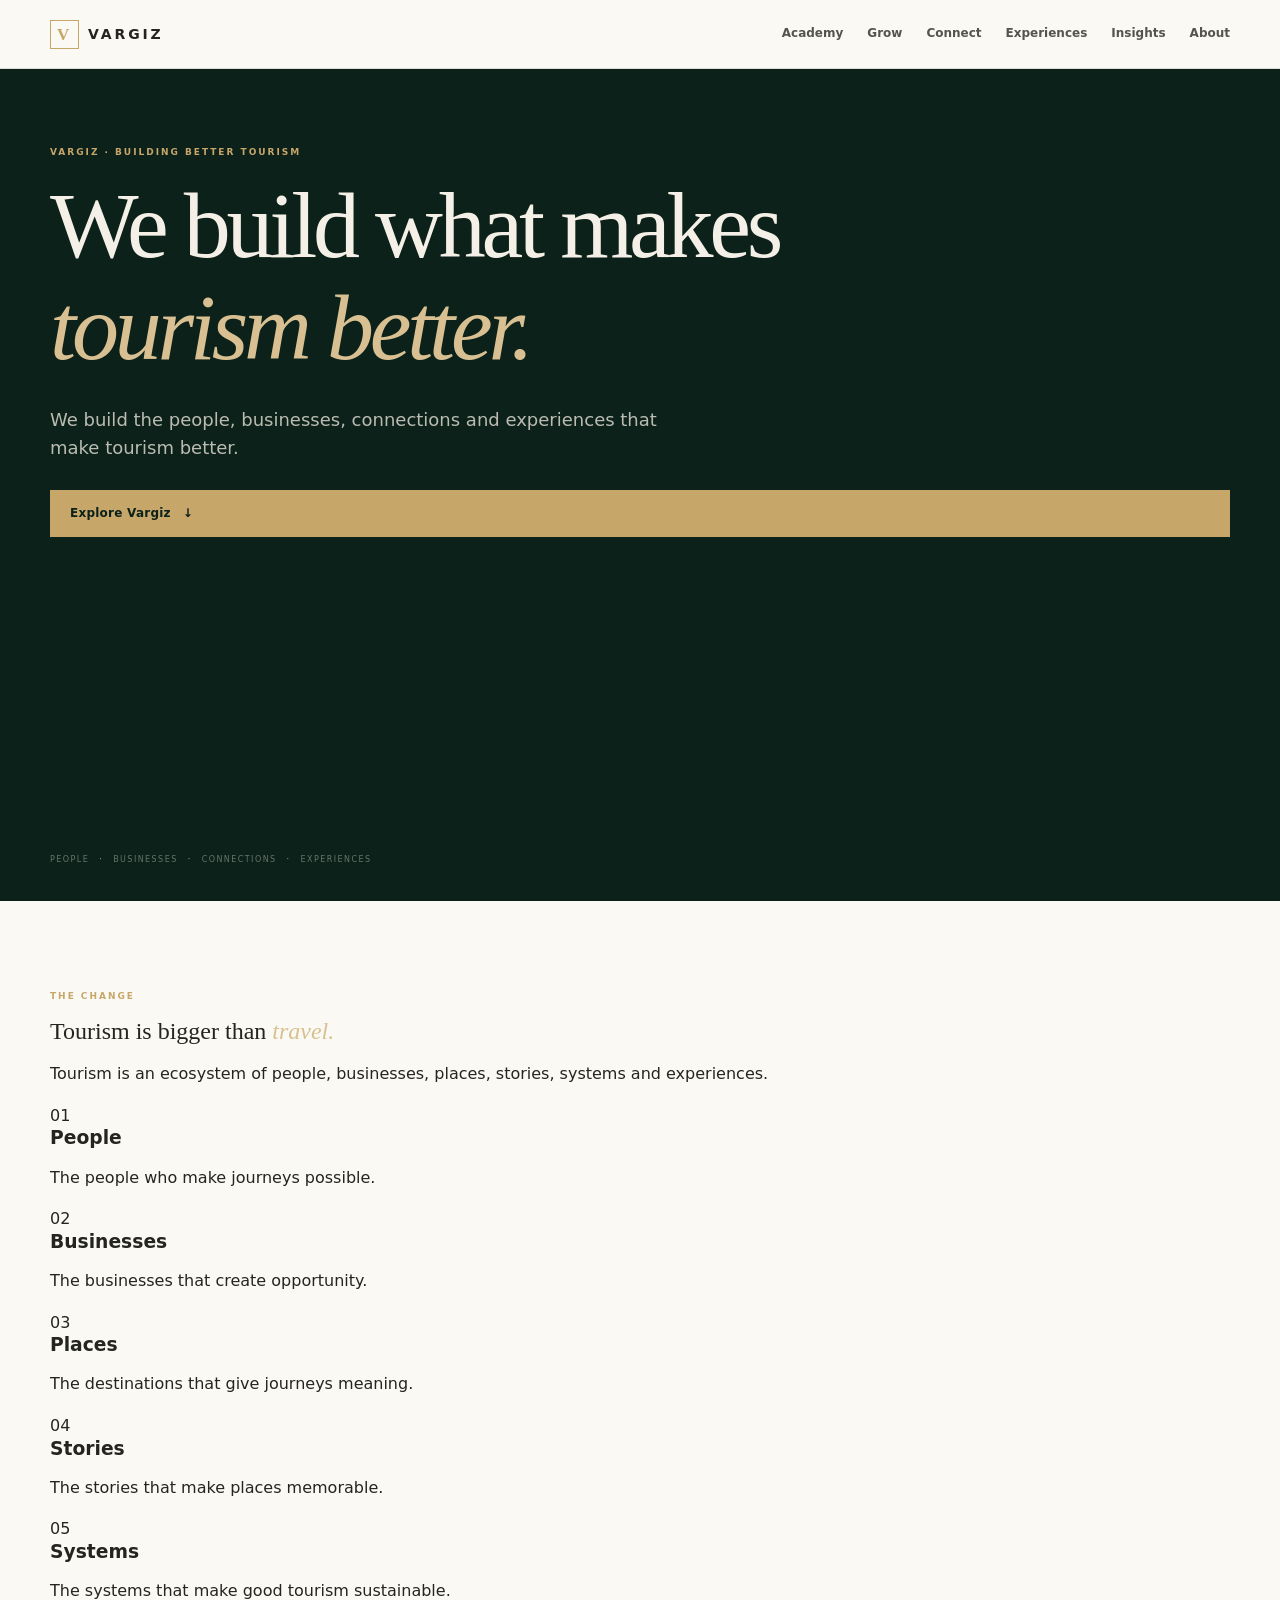
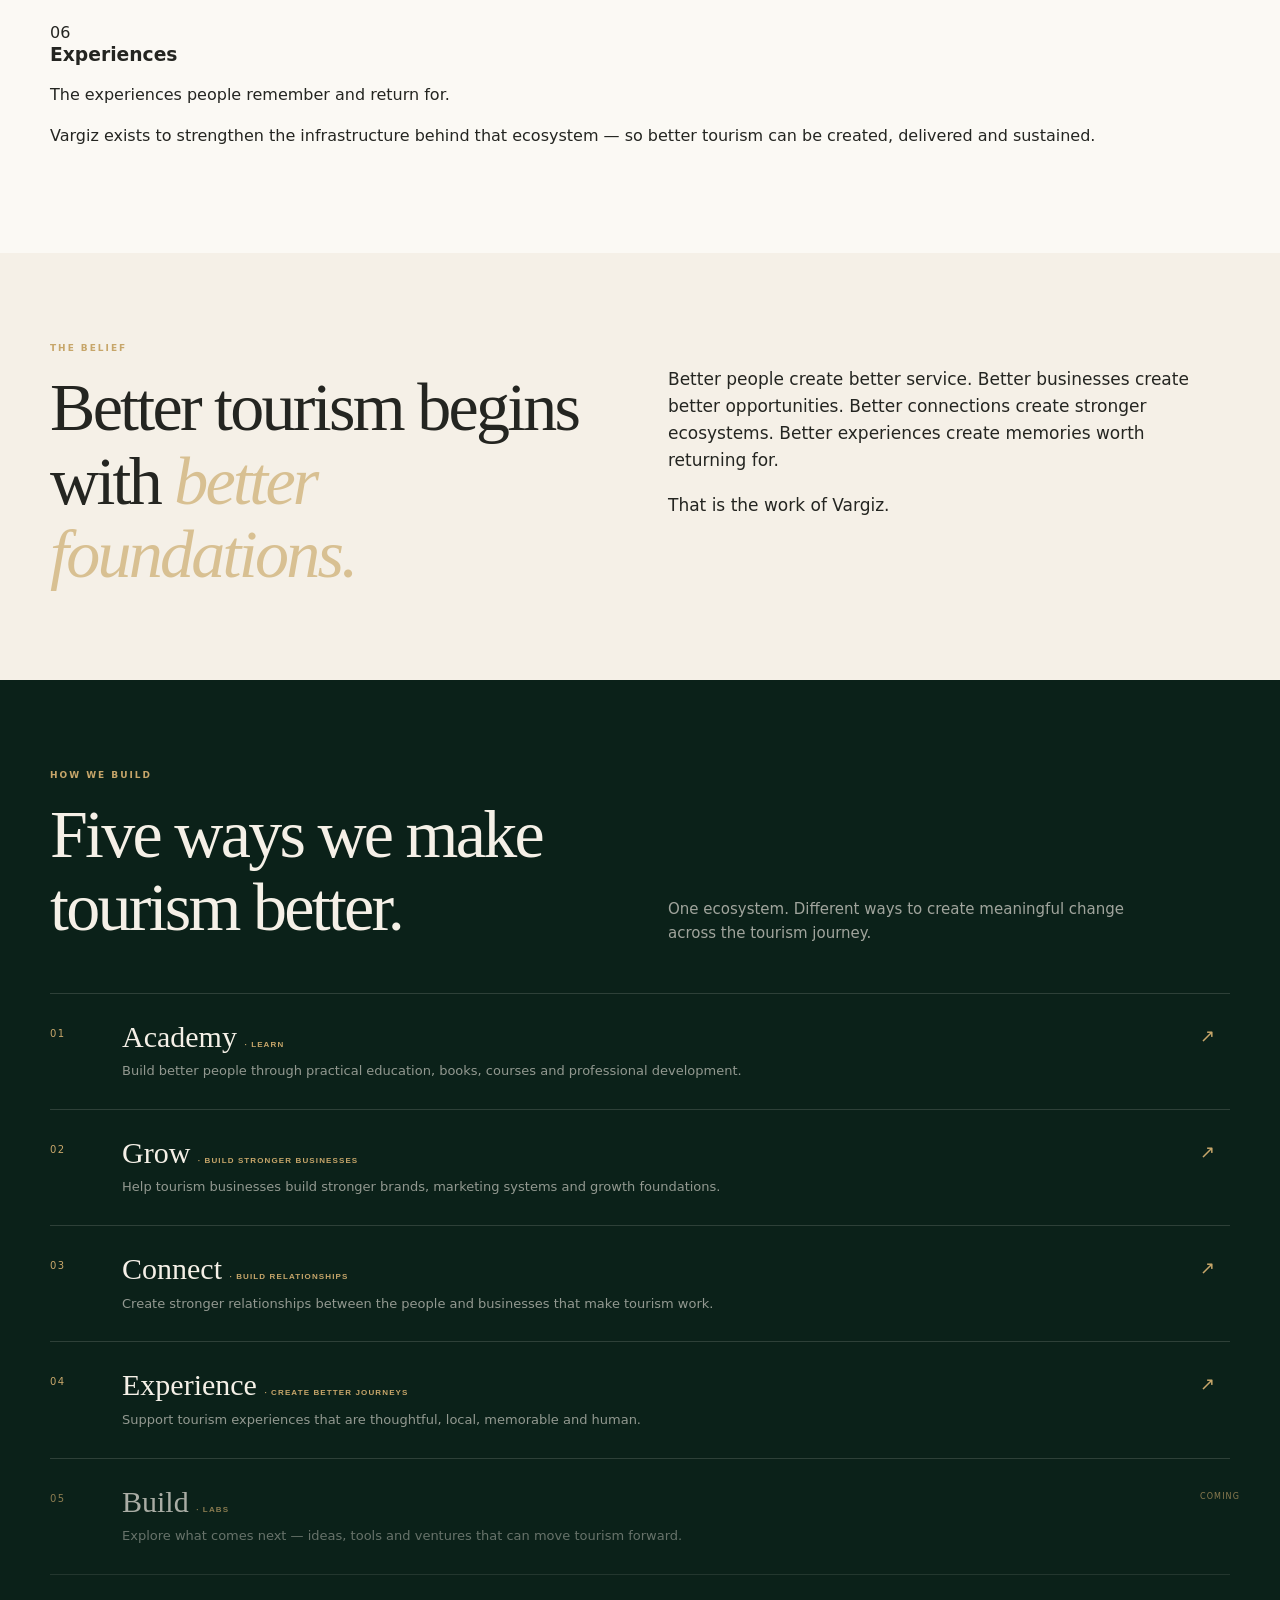
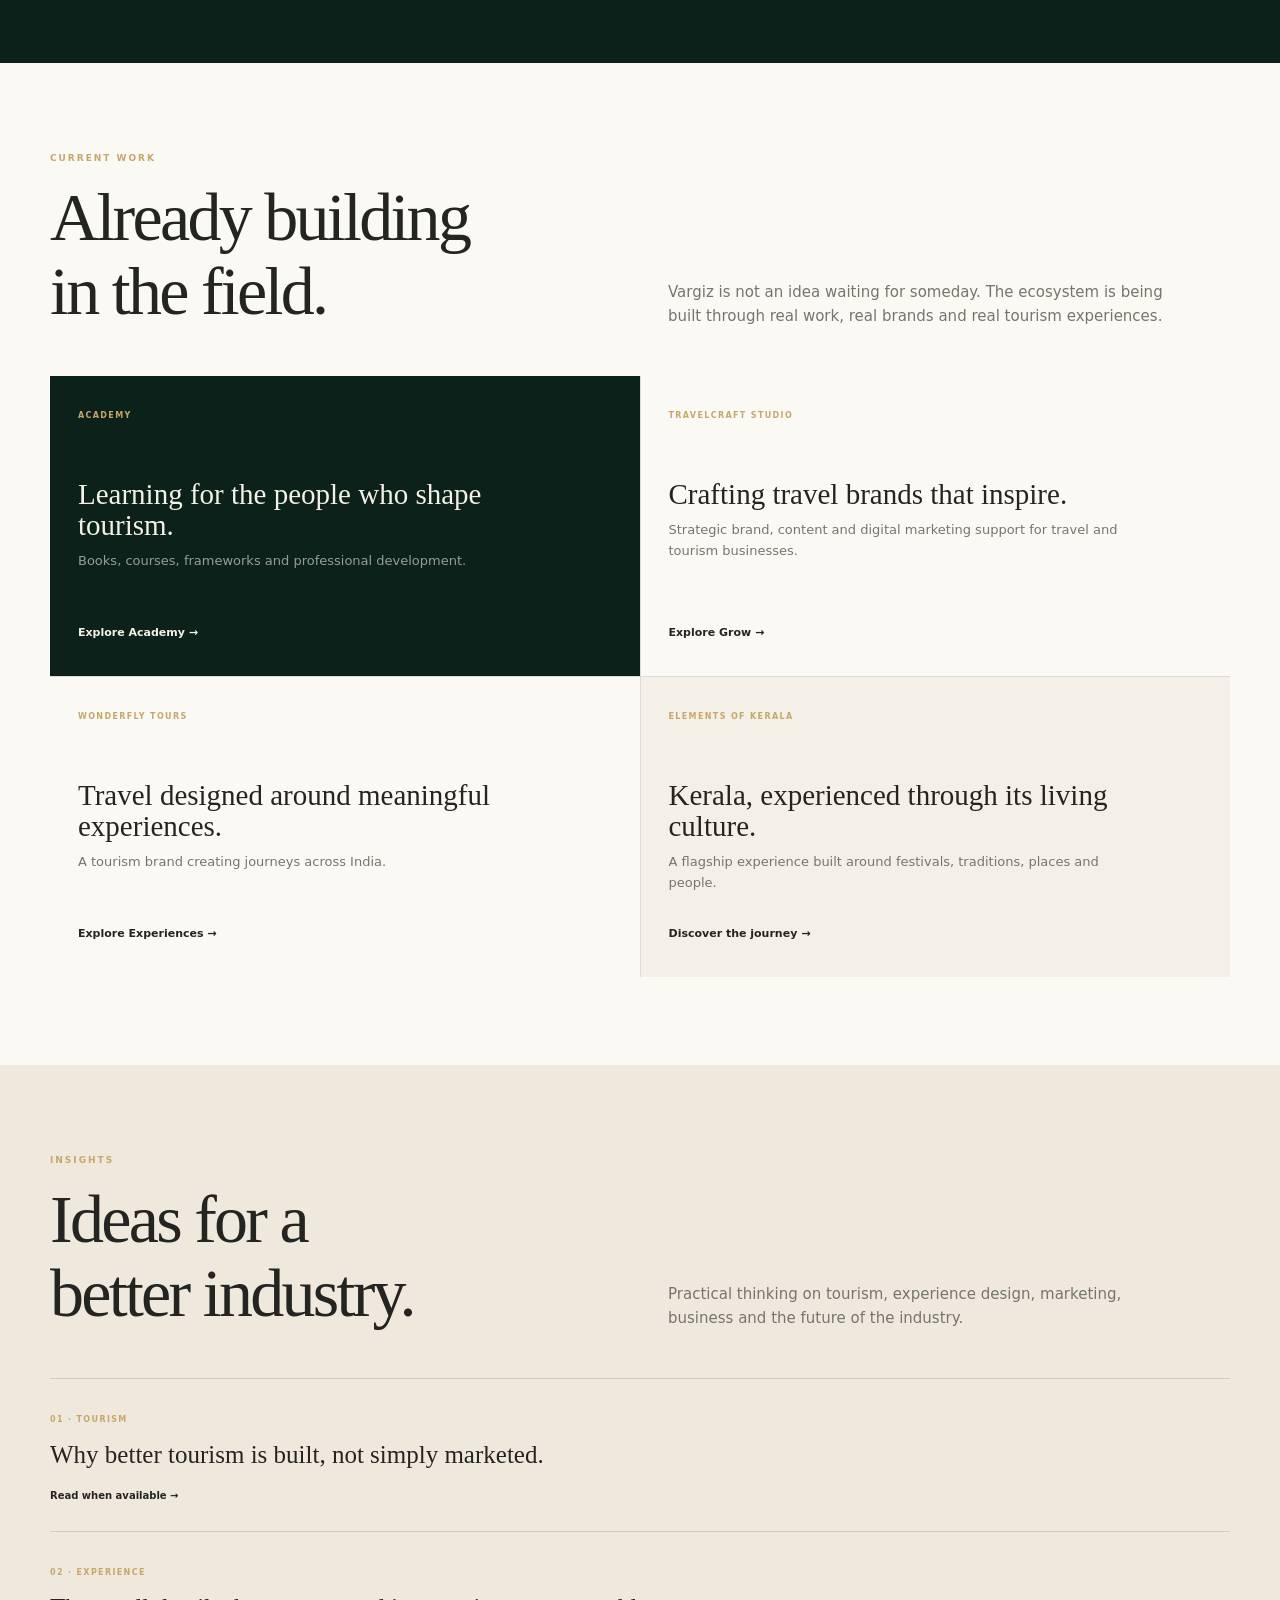
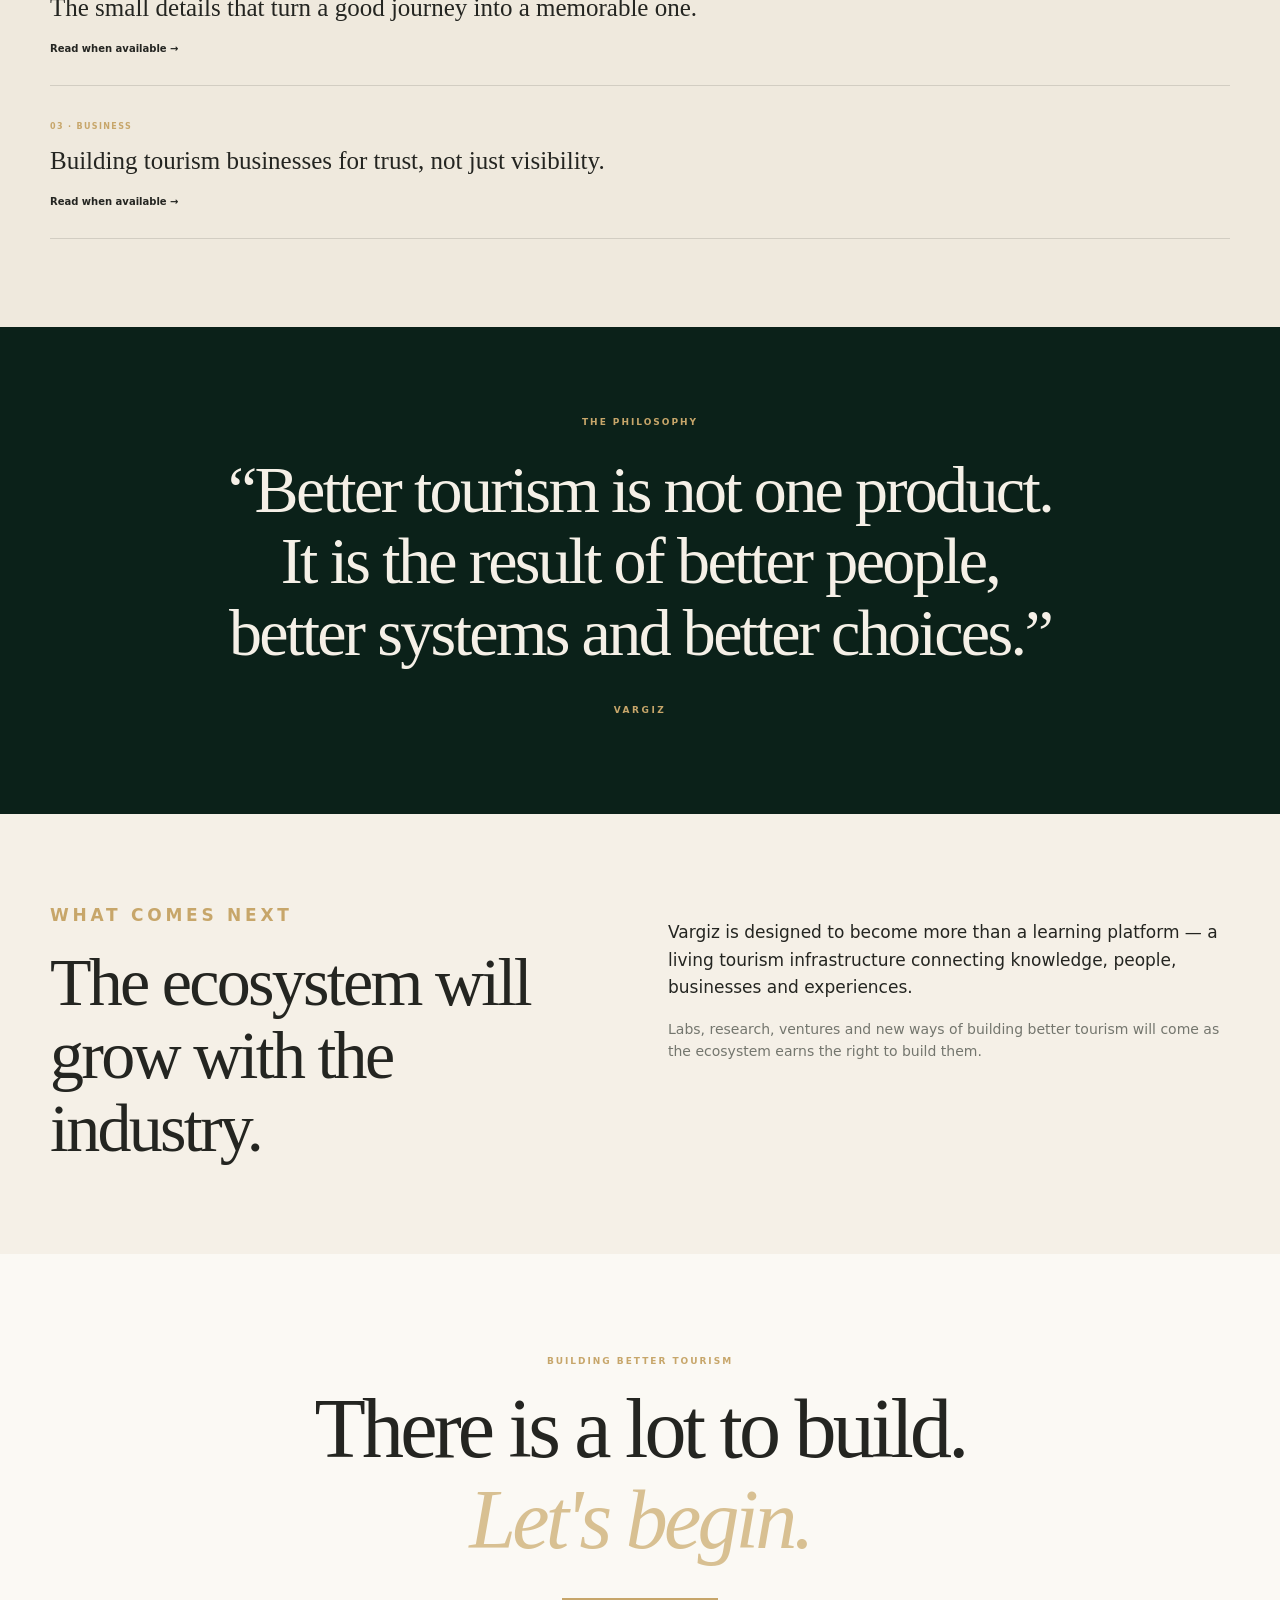
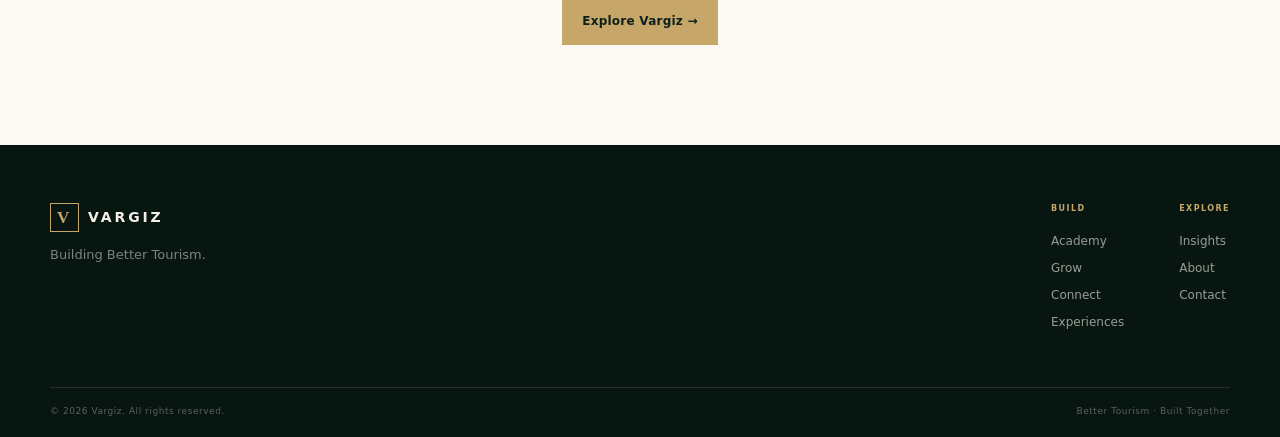
==== commit 841df7a0: "Update index.html" ====
--- a/index.html
+++ b/index.html
@@ -49,17 +49,71 @@
       </div>
     </section>
 
-    <section id="build" class="section change-section">
-      <div class="container">
-        <p class="eyebrow">THE CHANGE</p>
-        <div class="statement-grid">
-          <h2>Tourism is bigger than travel.</h2>
-          <div>
-            <p>It is an ecosystem of people, businesses, places, stories, systems and experiences.</p>
-            <p class="muted">Vargiz exists to strengthen the infrastructure behind that ecosystem — so better tourism can be created, delivered and sustained.</p>
-          </div>
-        </div>
-      </div>
+    <section id="change" class="section change-section">
+  <div class="container">
+
+    <div class="change-intro">
+      <p class="eyebrow">THE CHANGE</p>
+
+      <h2>
+        Tourism is bigger than
+        <em>travel.</em>
+      </h2>
+
+      <p class="change-lead">
+        Tourism is an ecosystem of people, businesses, places, stories,
+        systems and experiences.
+      </p>
+    </div>
+
+    <div class="ecosystem-grid">
+
+      <article class="ecosystem-card">
+        <span class="ecosystem-number">01</span>
+        <h3>People</h3>
+        <p>The people who make journeys possible.</p>
+      </article>
+
+      <article class="ecosystem-card">
+        <span class="ecosystem-number">02</span>
+        <h3>Businesses</h3>
+        <p>The businesses that create opportunity.</p>
+      </article>
+
+      <article class="ecosystem-card">
+        <span class="ecosystem-number">03</span>
+        <h3>Places</h3>
+        <p>The destinations that give journeys meaning.</p>
+      </article>
+
+      <article class="ecosystem-card">
+        <span class="ecosystem-number">04</span>
+        <h3>Stories</h3>
+        <p>The stories that make places memorable.</p>
+      </article>
+
+      <article class="ecosystem-card">
+        <span class="ecosystem-number">05</span>
+        <h3>Systems</h3>
+        <p>The systems that make good tourism sustainable.</p>
+      </article>
+
+      <article class="ecosystem-card">
+        <span class="ecosystem-number">06</span>
+        <h3>Experiences</h3>
+        <p>The experiences people remember and return for.</p>
+      </article>
+
+    </div>
+
+    <div class="change-closing">
+      <p>
+        Vargiz exists to strengthen the infrastructure behind that ecosystem
+        — so better tourism can be created, delivered and sustained.
+      </p>
+    </div>
+
+  </div>
     </section>
 
     <section class="section belief-section">
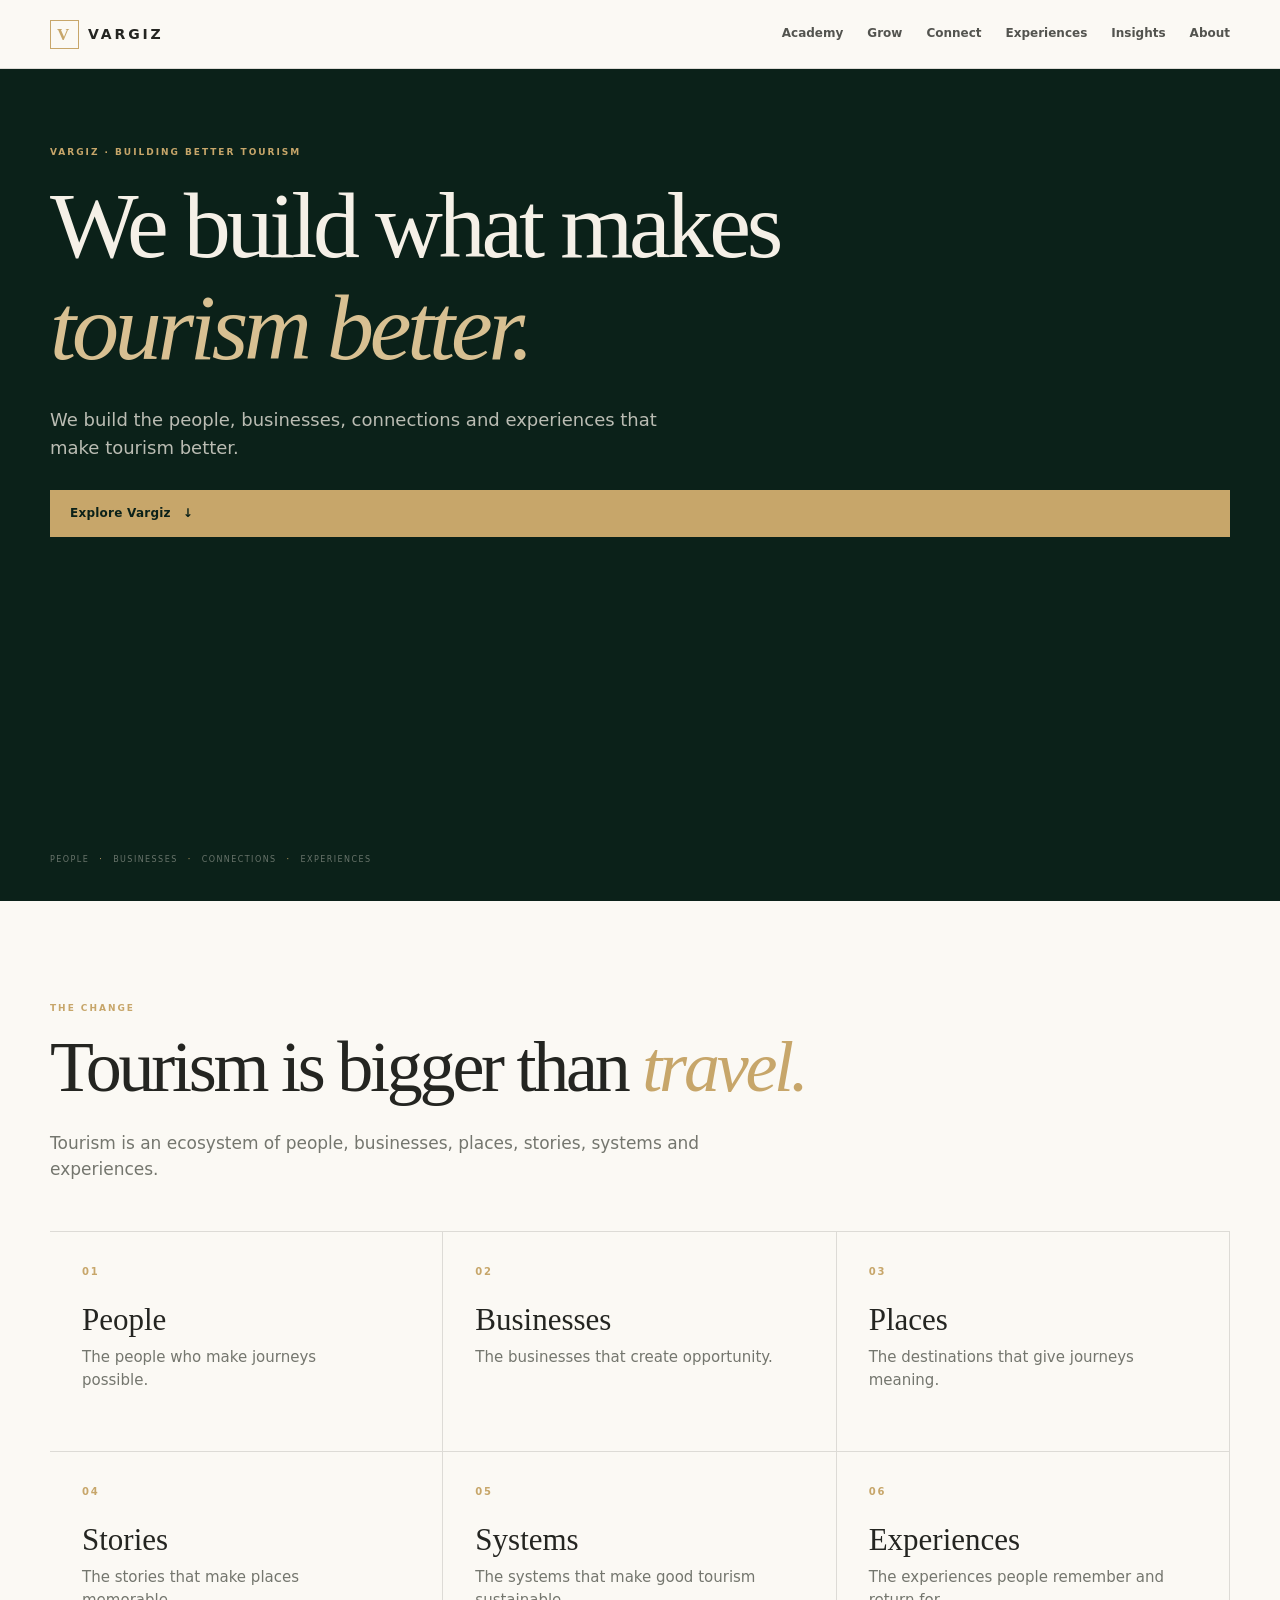
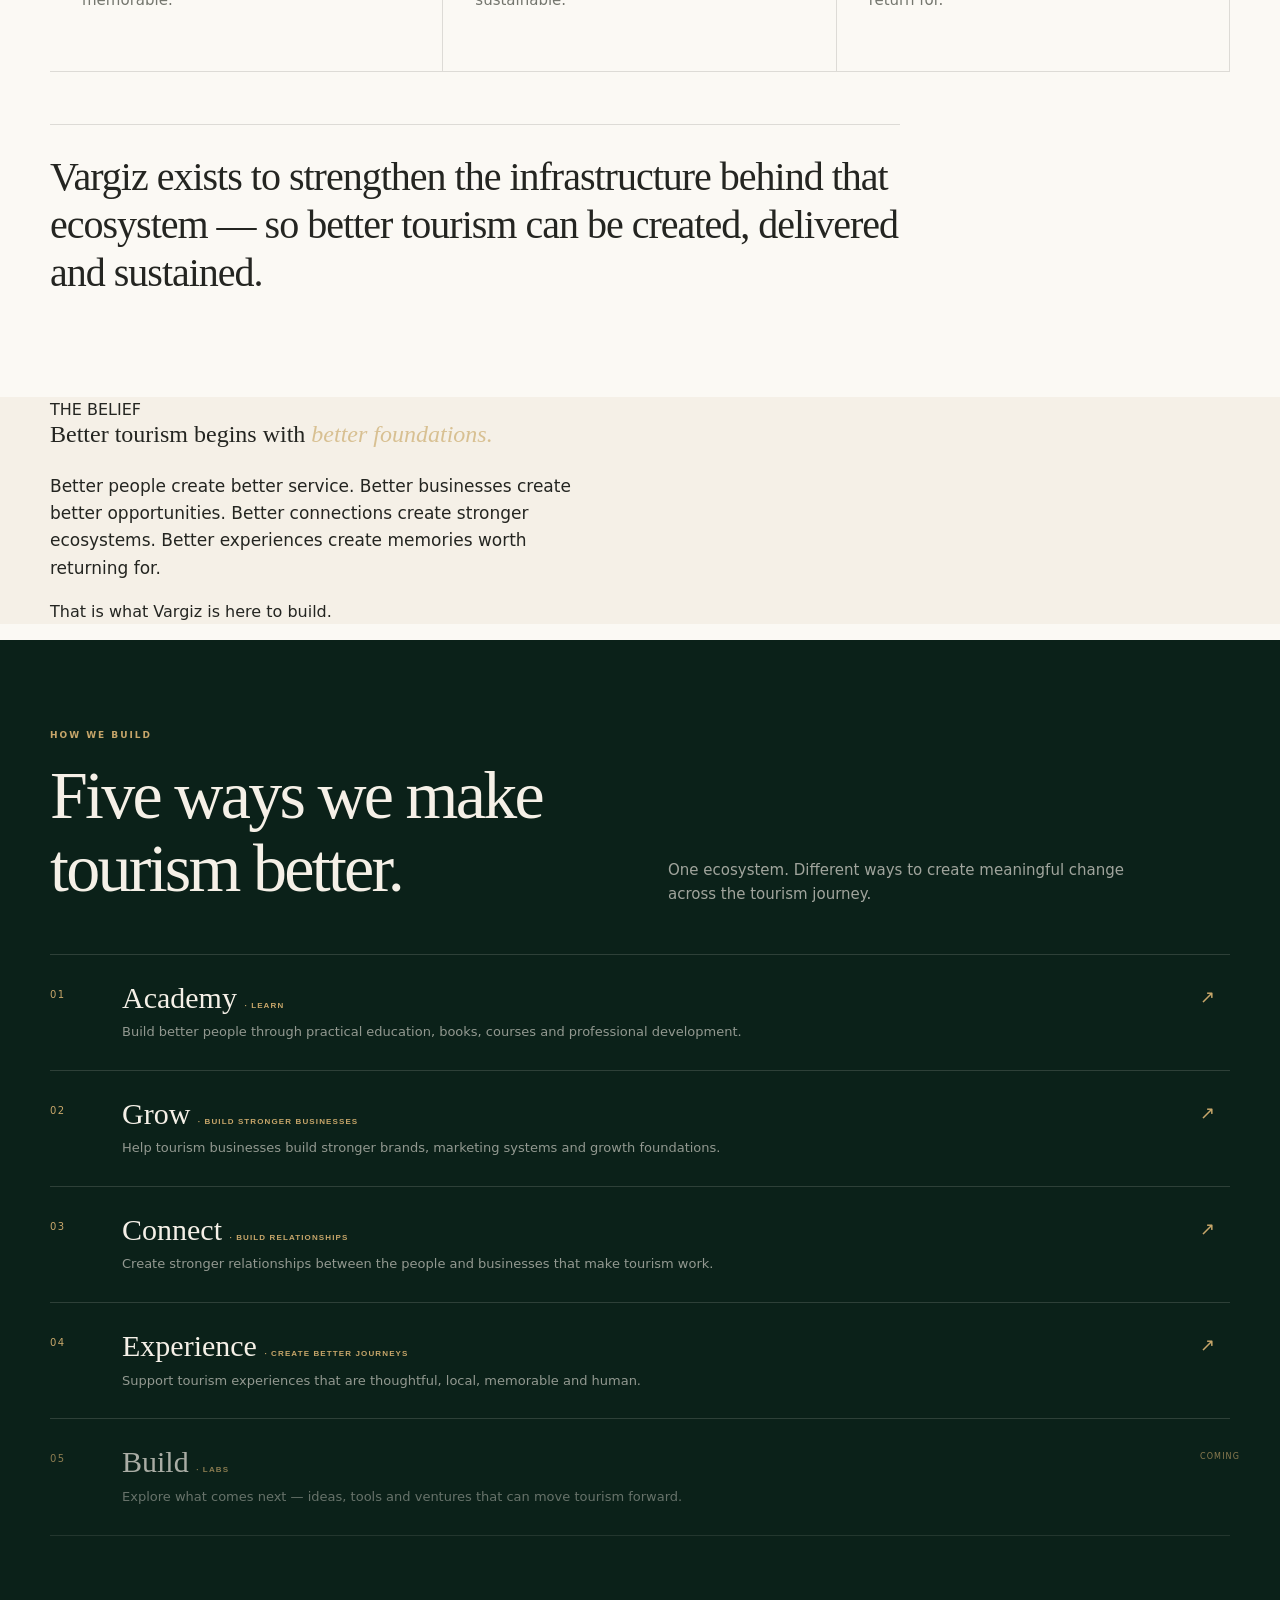
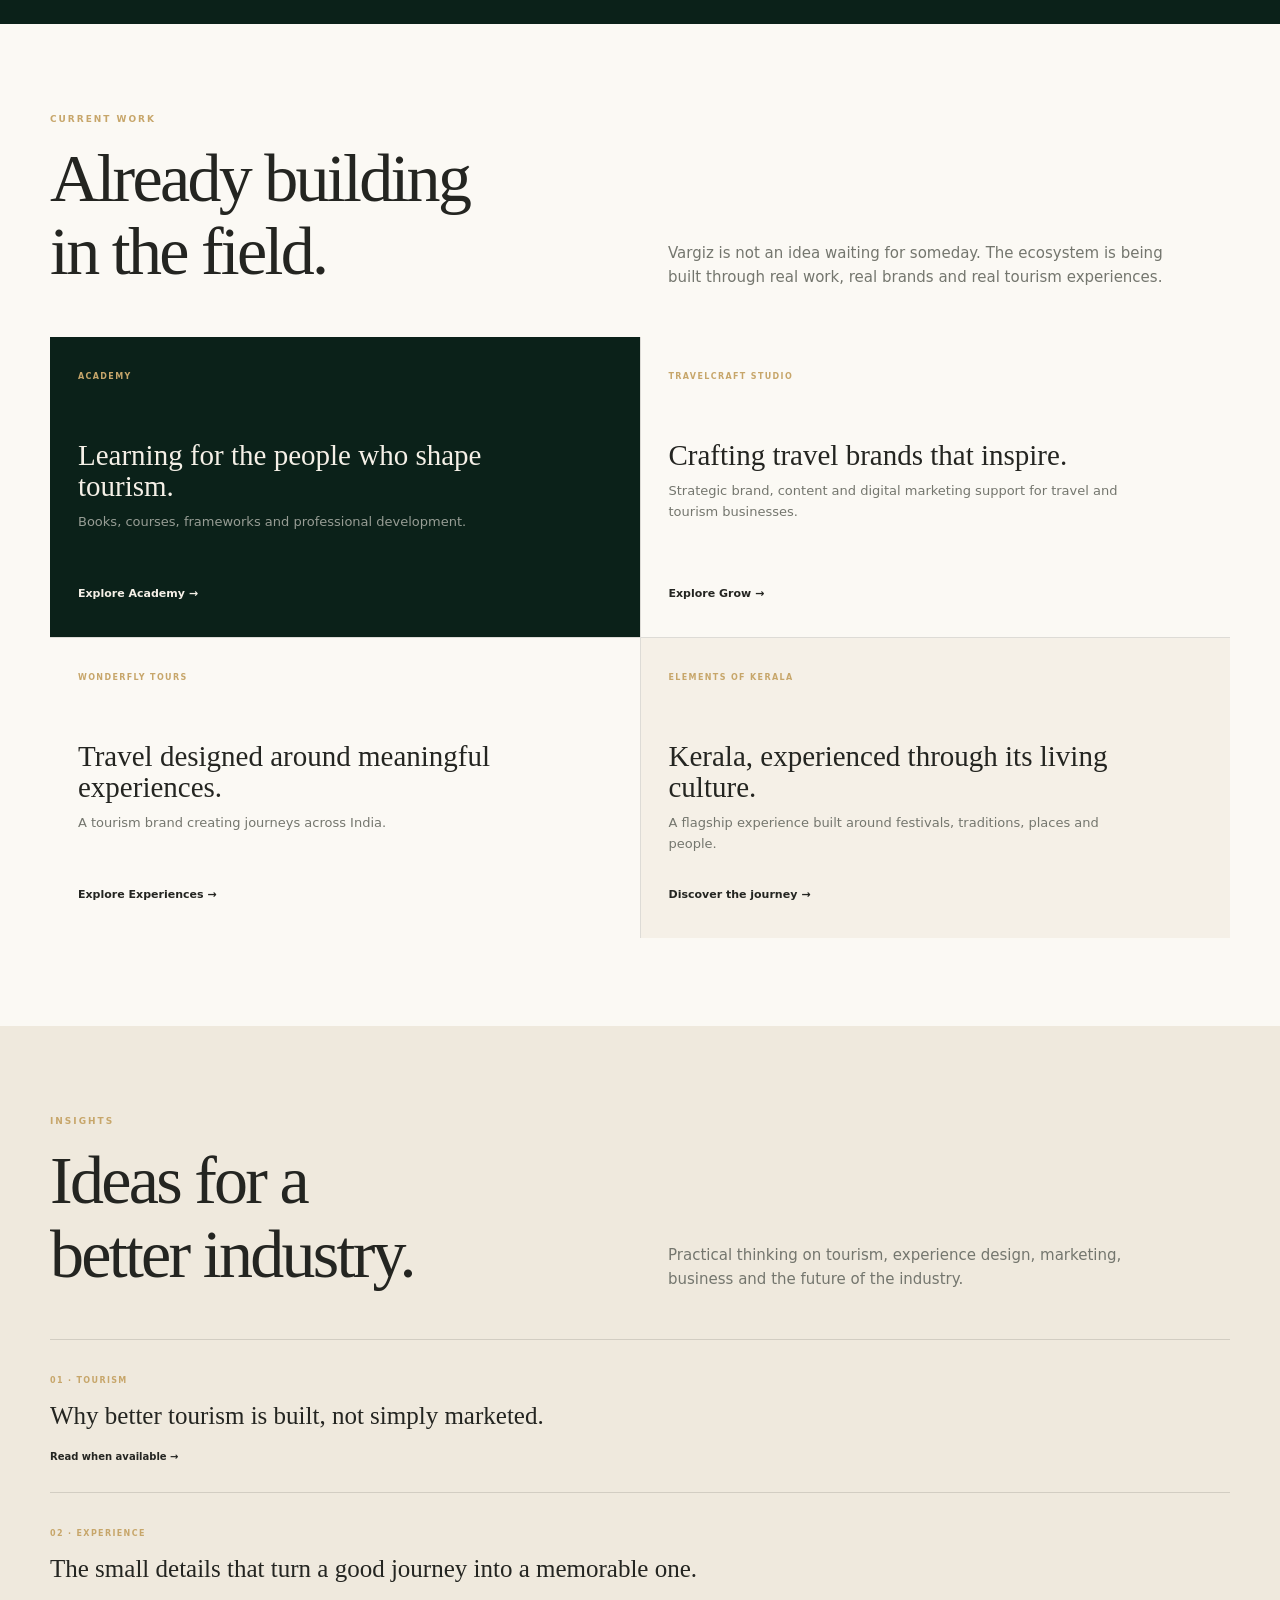
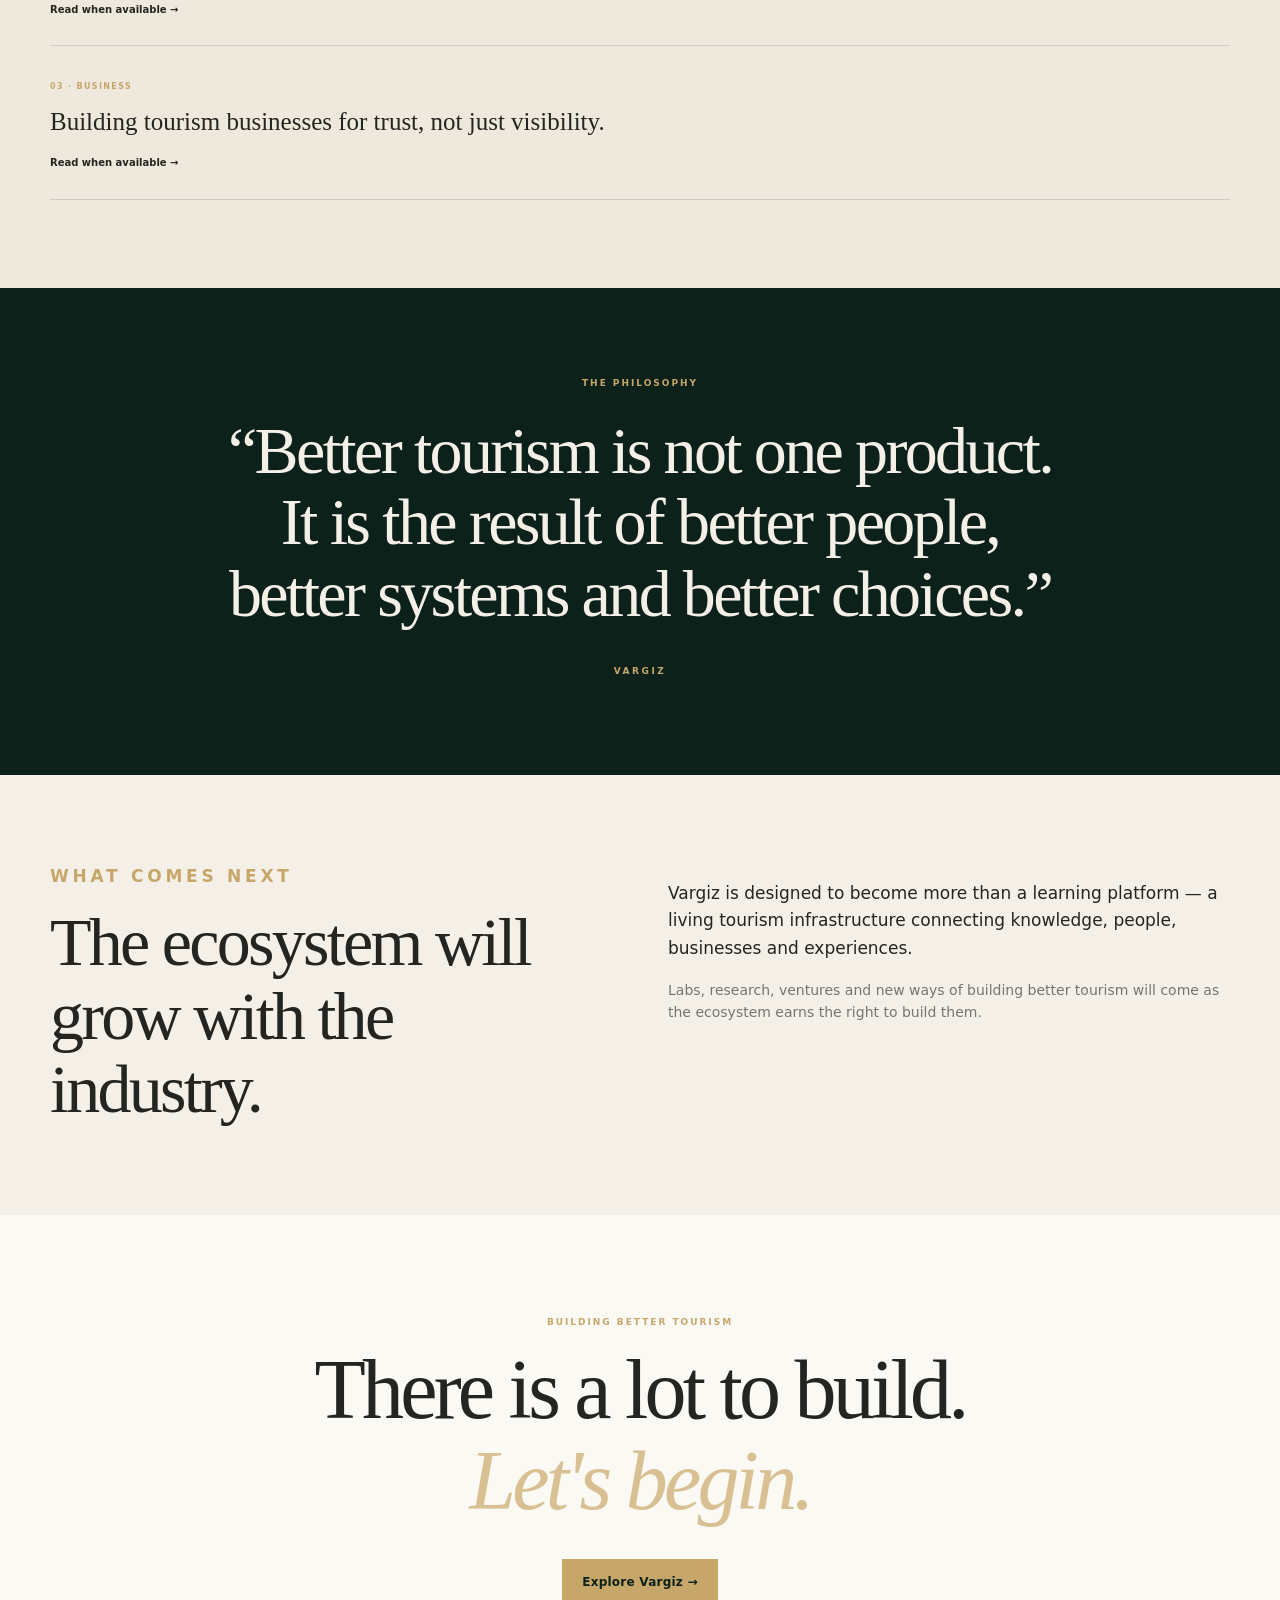
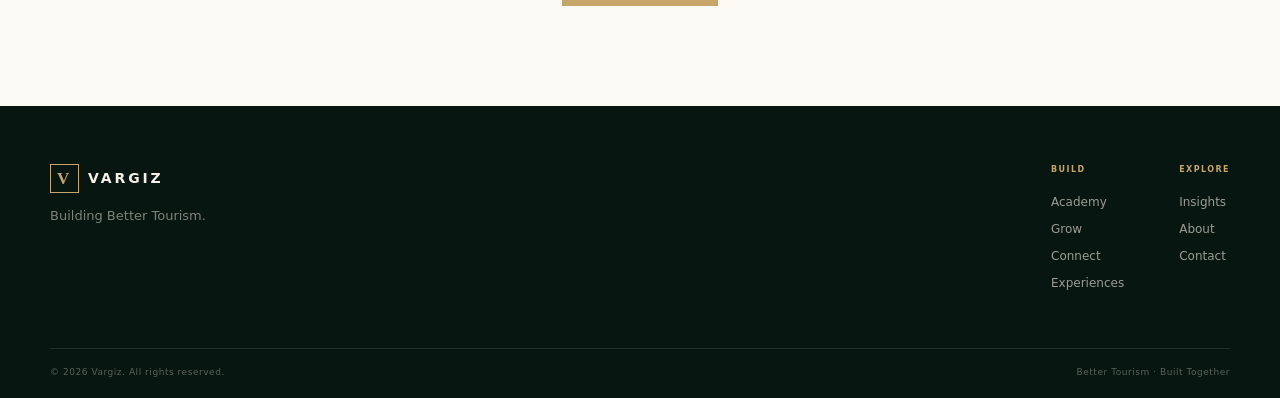
==== commit 5d19781d: "Update index.html" ====
--- a/index.html
+++ b/index.html
@@ -116,18 +116,37 @@
   </div>
     </section>
 
-    <section class="section belief-section">
-      <div class="container belief-grid">
-        <div>
-          <p class="eyebrow">THE BELIEF</p>
-          <h2>Better tourism begins with <em>better foundations.</em></h2>
-        </div>
-        <div class="belief-copy">
-          <p>Better people create better service. Better businesses create better opportunities. Better connections create stronger ecosystems. Better experiences create memories worth returning for.</p>
-          <p>That is the work of Vargiz.</p>
-        </div>
-      </div>
-    </section>
+    <!-- SECTION 3 — THE BELIEF -->
+    
+<section class="belief-section" id="belief">
+  <div class="container">
+
+    <div class="section-label">
+      THE BELIEF
+    </div>
+
+    <h2 class="belief-title">
+      Better tourism begins with
+      <em>better foundations.</em>
+    </h2>
+
+    <div class="belief-copy">
+      <p>
+        Better people create better service.
+        Better businesses create better opportunities.
+        Better connections create stronger ecosystems.
+        Better experiences create memories worth returning for.
+      </p>
+    </div>
+
+    <div class="belief-divider"></div>
+
+    <p class="belief-closing">
+      That is what Vargiz is here to build.
+    </p>
+
+  </div>
+</section>
 
     <section id="grow" class="section build-section">
       <div class="container">
--- a/css/style.css
+++ b/css/style.css
@@ -136,3 +136,137 @@
   .build-item:hover{padding-left:10px;padding-right:10px;background:rgba(255,255,255,.025)}
   .work-card:hover{transform:translateY(-2px)}
 }
+
+/* =========================================
+   SECTION 02 — THE CHANGE
+   ========================================= */
+
+.  /* =========================================
+   SECTION 02 — THE CHANGE
+   MOBILE REFINEMENT
+   ========================================= */
+
+.change-section {
+  background: var(--paper);
+  color: var(--charcoal);
+  padding: 52px 0;
+}
+
+.change-intro {
+  max-width: 850px;
+}
+
+.change-intro h2 {
+  font-family: Georgia, "Times New Roman", serif;
+  font-size: clamp(45px, 11vw, 72px);
+  line-height: 1.02;
+  letter-spacing: -0.045em;
+  font-weight: 400;
+  margin: 0;
+}
+
+.change-intro h2 em {
+  color: var(--gold);
+  font-style: italic;
+}
+
+.change-lead {
+  max-width: 650px;
+  margin: 25px 0 0;
+  font-size: 17px;
+  line-height: 1.55;
+  color: var(--muted);
+}
+
+
+/* Ecosystem */
+
+.ecosystem-grid {
+  display: grid;
+  grid-template-columns: 1fr;
+  gap: 0;
+  margin-top: 48px;
+  border-top: 1px solid var(--line);
+}
+
+.ecosystem-card {
+  background: var(--paper);
+  min-height: 0;
+  padding: 25px 0 28px;
+  border-bottom: 1px solid var(--line);
+}
+
+.ecosystem-number {
+  display: block;
+  color: var(--gold);
+  font-size: 10px;
+  font-weight: 800;
+  letter-spacing: 0.18em;
+}
+
+.ecosystem-card h3 {
+  font-family: Georgia, "Times New Roman", serif;
+  font-size: 31px;
+  line-height: 1.05;
+  font-weight: 400;
+  margin: 24px 0 10px;
+}
+
+.ecosystem-card p {
+  margin: 0;
+  color: var(--muted);
+  font-size: 15px;
+  line-height: 1.5;
+  max-width: 300px;
+}
+
+
+/* Closing statement */
+
+.change-closing {
+  margin-top: 52px;
+  padding-top: 28px;
+  border-top: 1px solid var(--line);
+  max-width: 850px;
+}
+
+.change-closing p {
+  margin: 0;
+  font-family: Georgia, "Times New Roman", serif;
+  font-size: clamp(26px, 6vw, 40px);
+  line-height: 1.2;
+  letter-spacing: -0.025em;
+}
+
+
+/* Desktop */
+
+@media (min-width: 681px) {
+
+  .change-section {
+    padding: 100px 0;
+  }
+
+  .ecosystem-grid {
+    grid-template-columns: repeat(2, 1fr);
+  }
+
+  .ecosystem-card {
+    padding: 32px;
+    min-height: 220px;
+    border-right: 1px solid var(--line);
+  }
+
+}
+
+
+/* Large desktop */
+
+@media (min-width: 1000px) {
+
+  .ecosystem-grid {
+    grid-template-columns: repeat(3, 1fr);
+  }
+
+}
+  
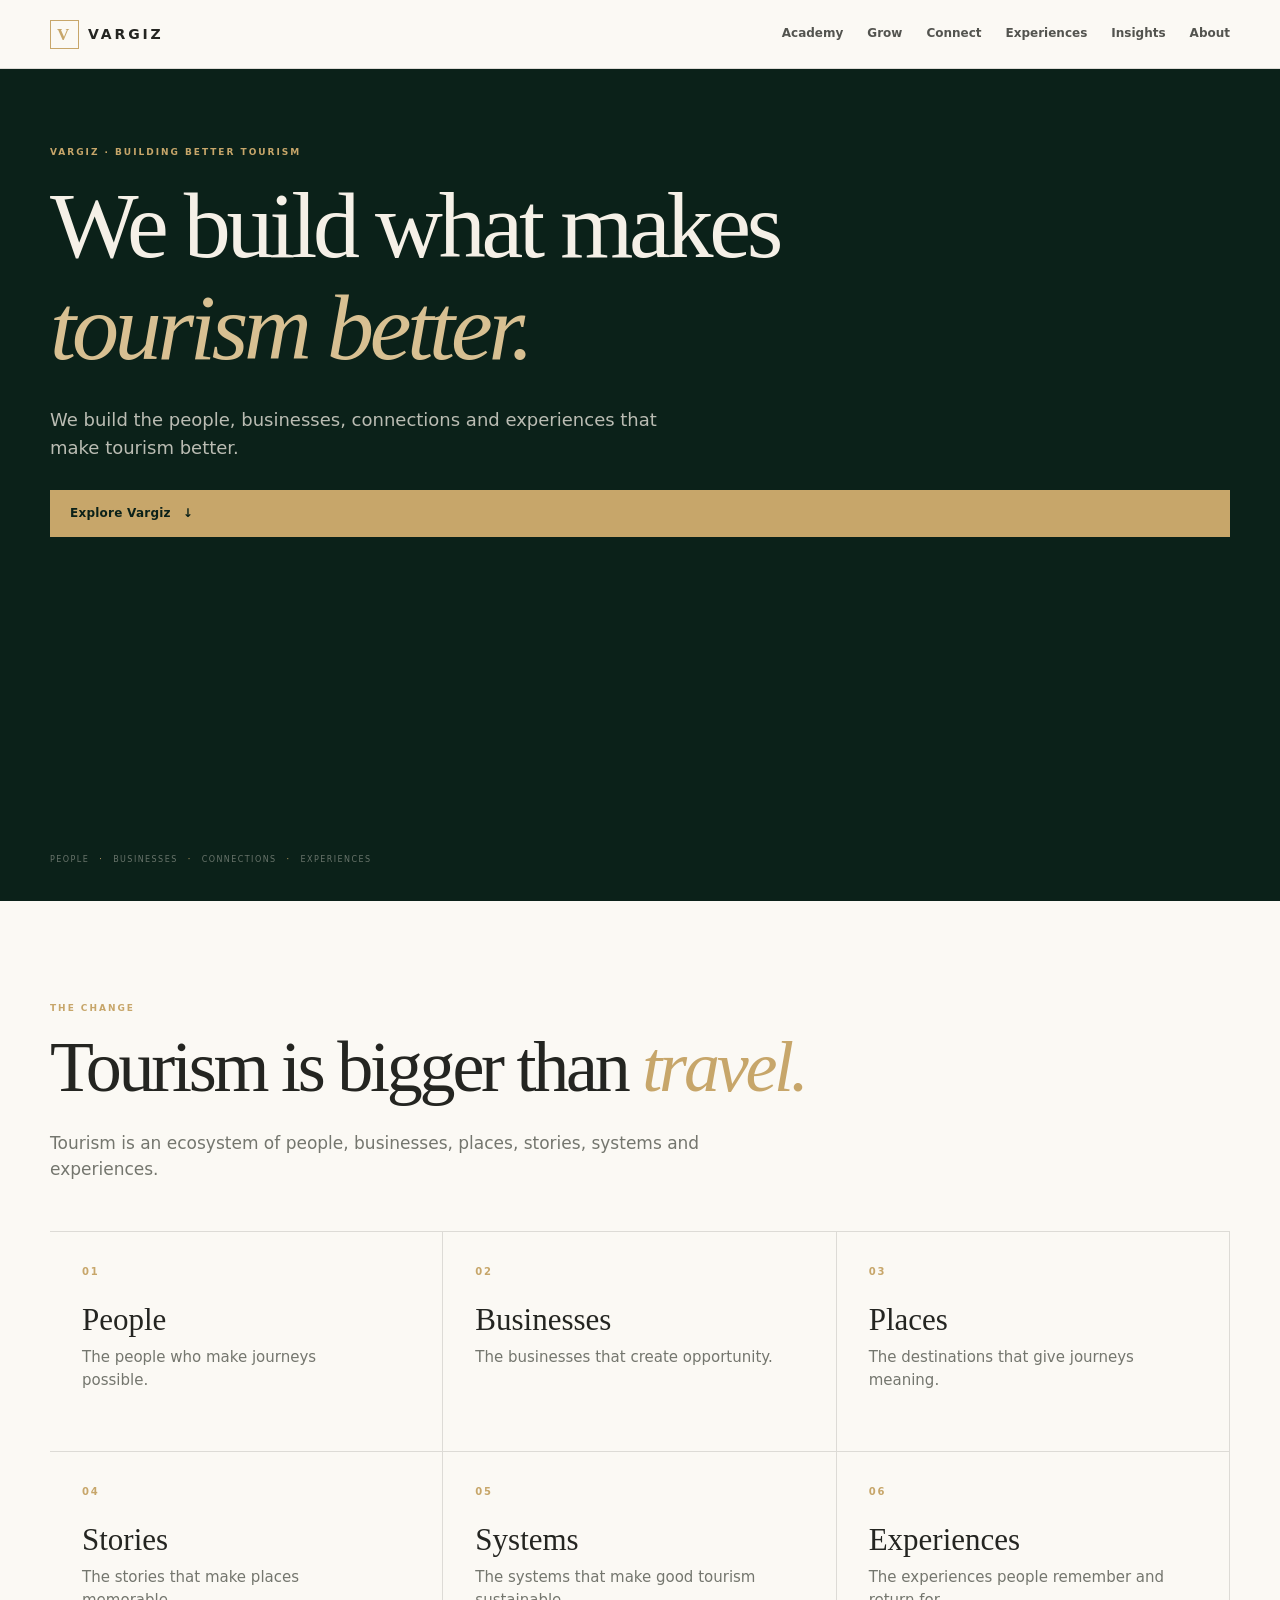
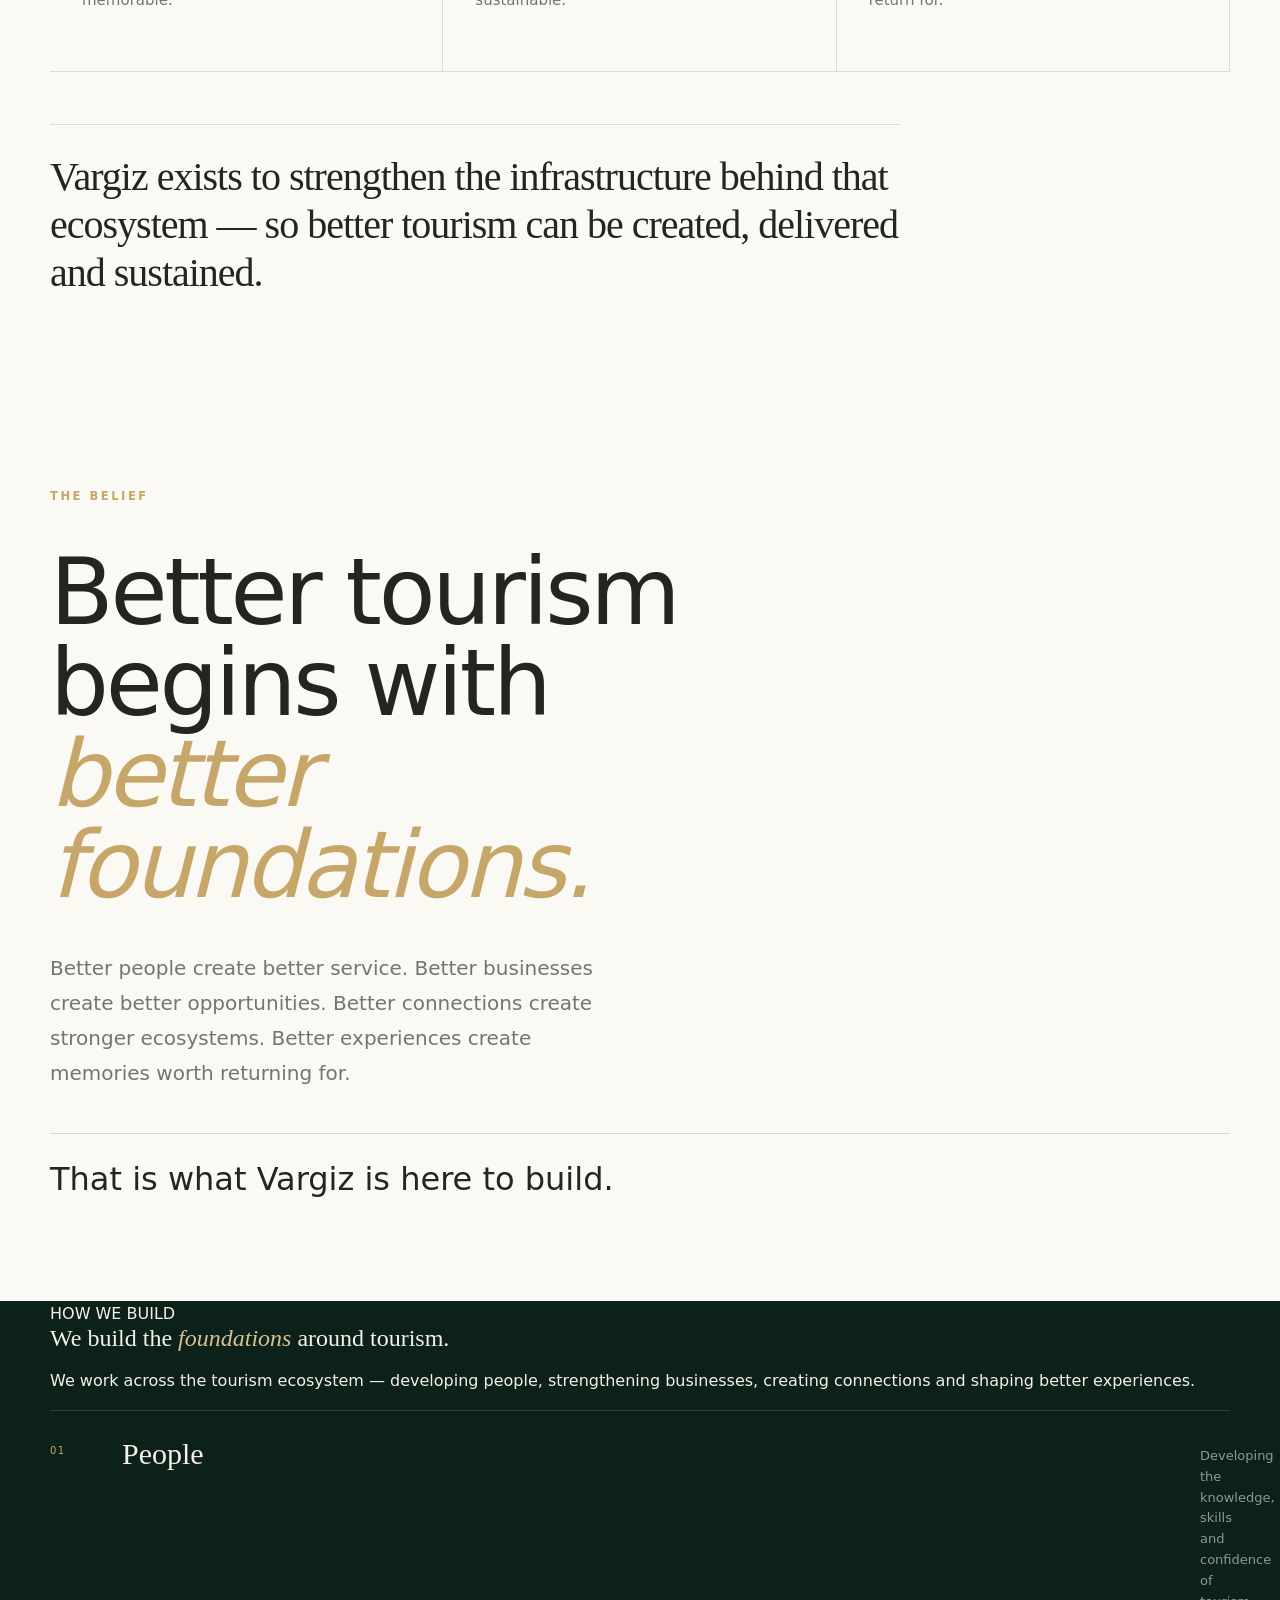
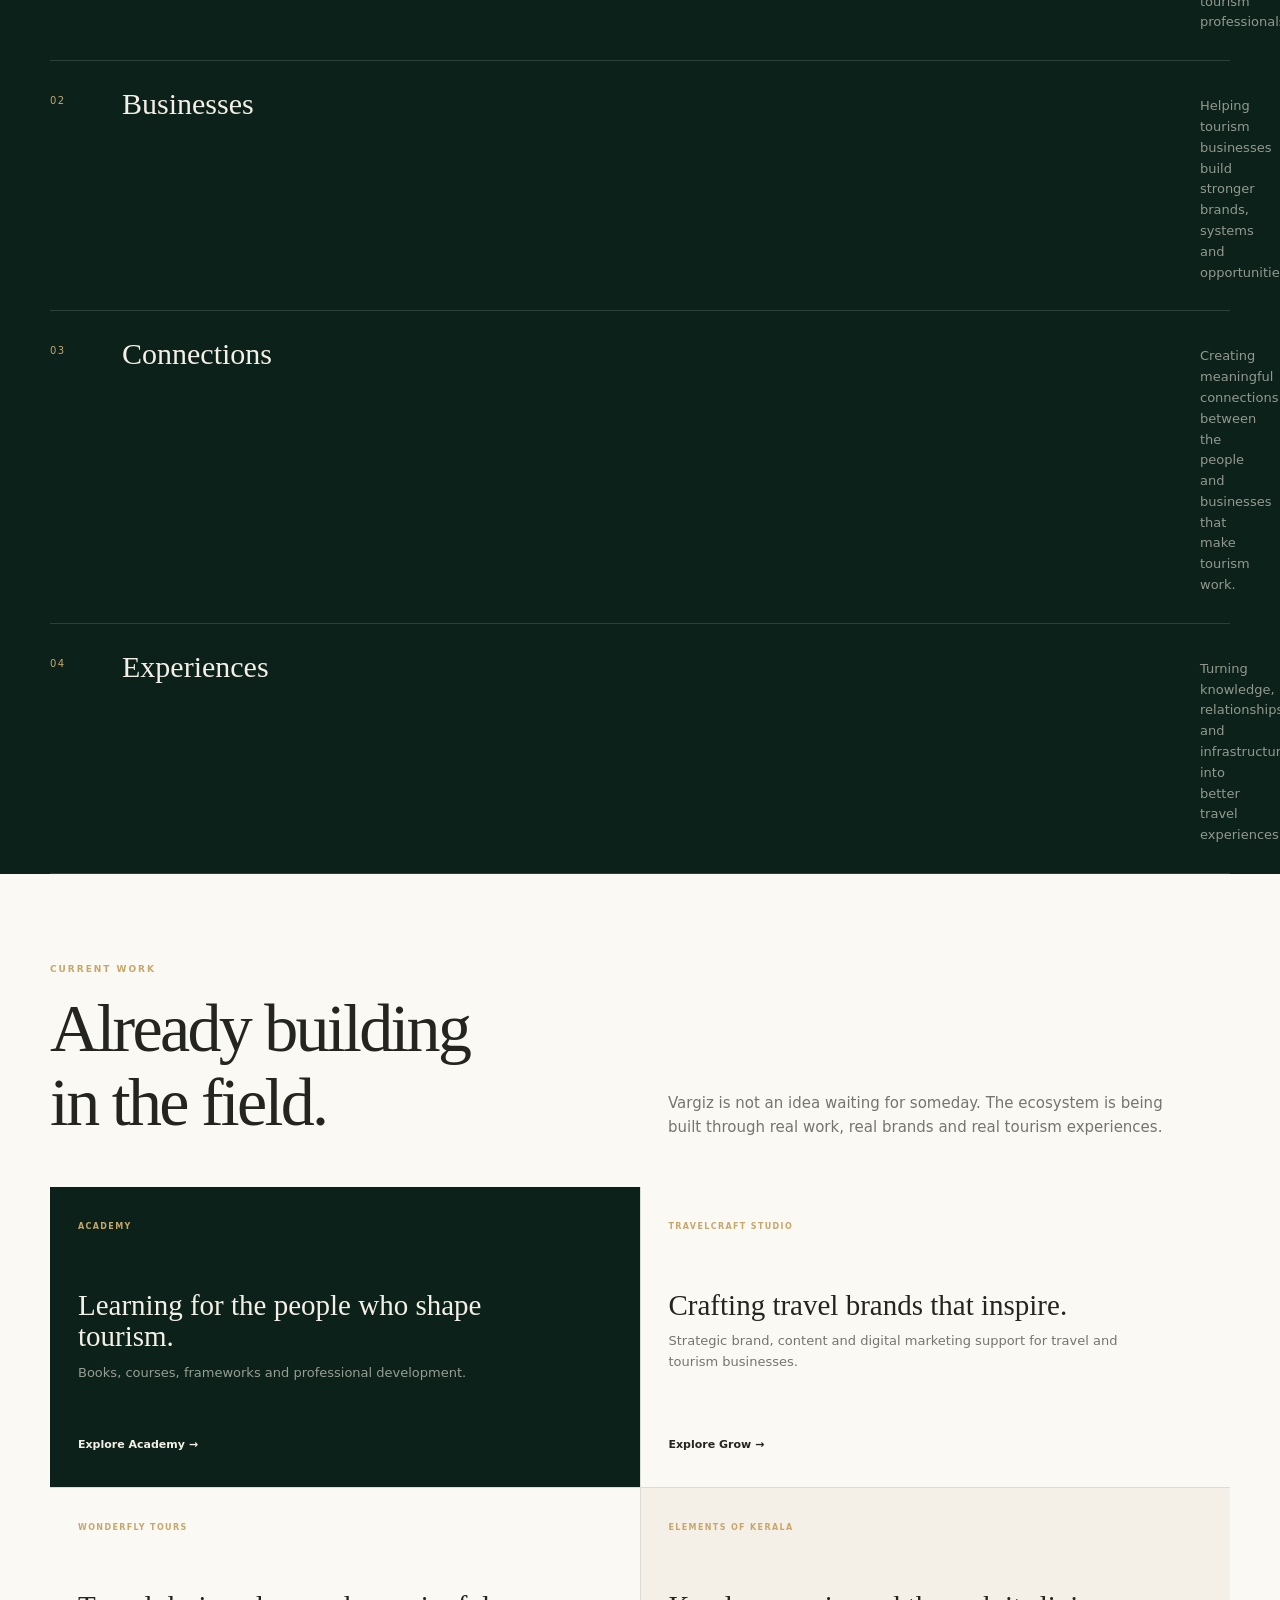
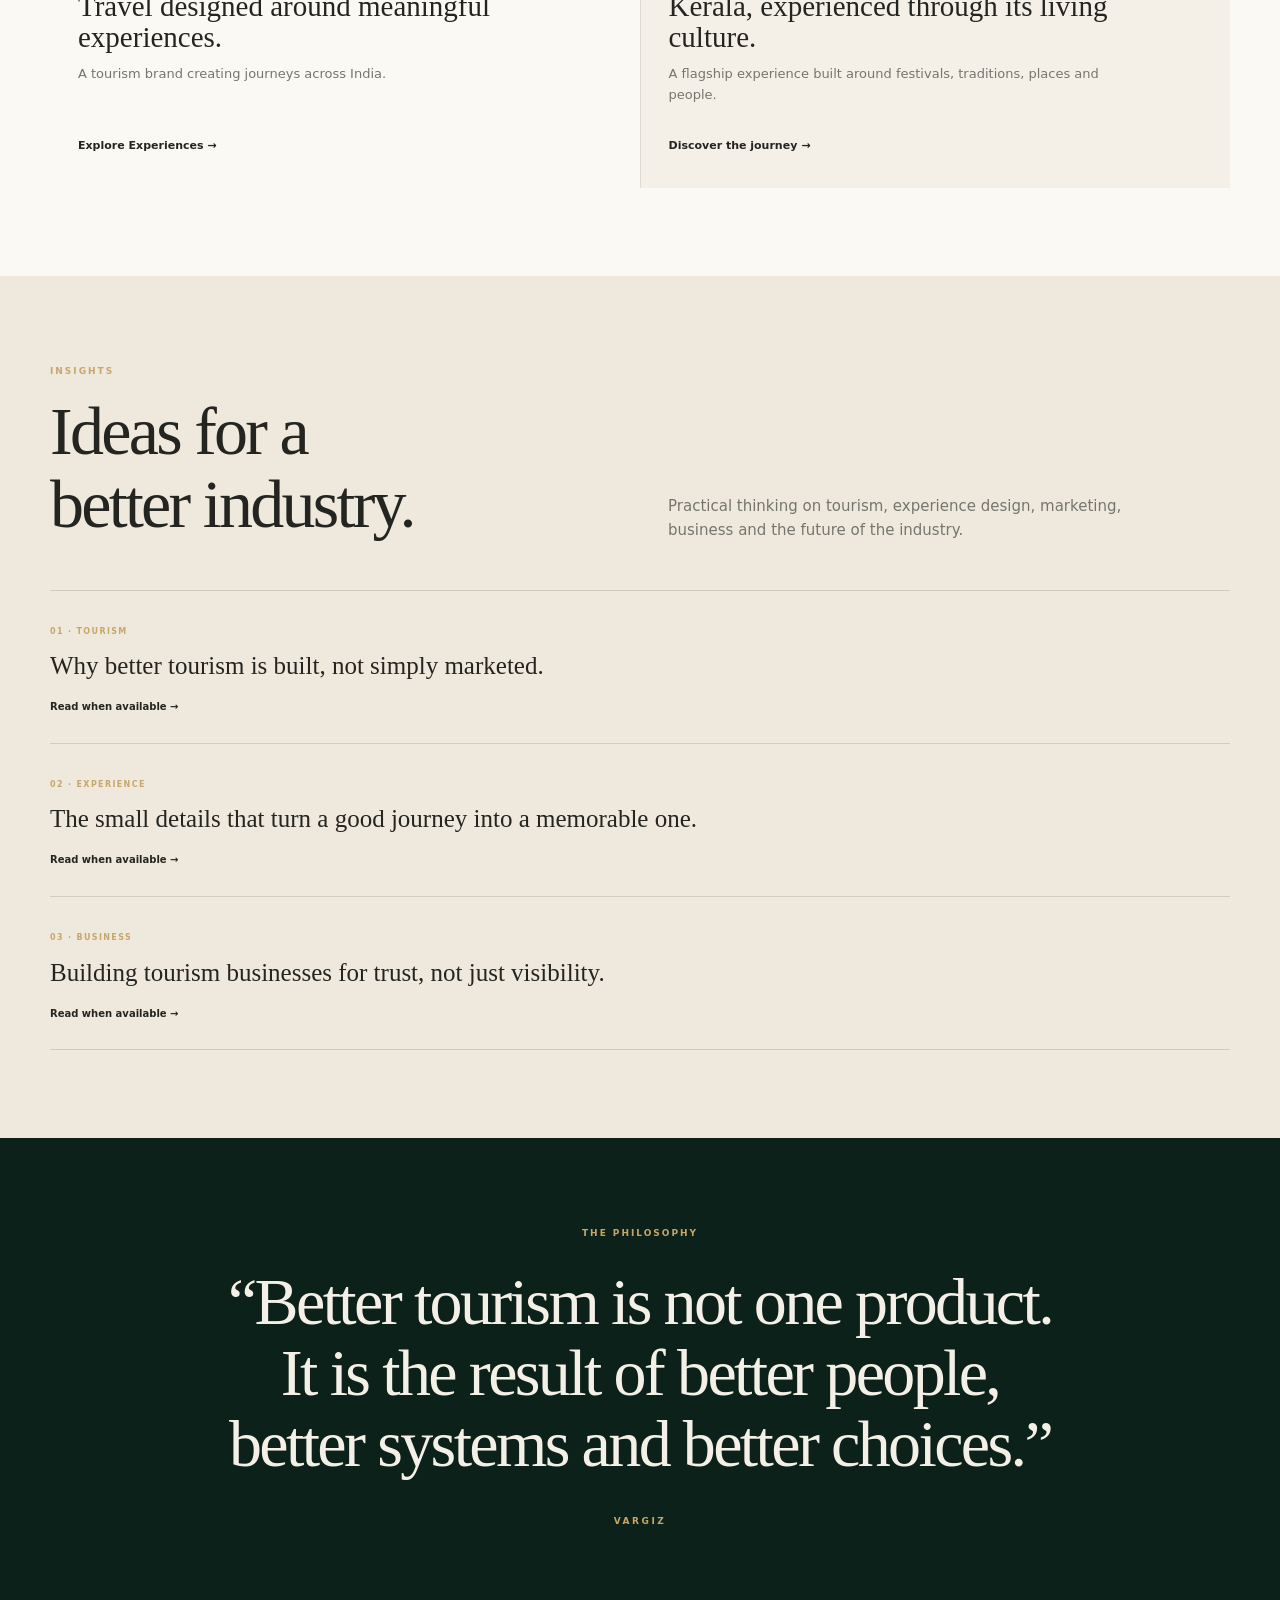
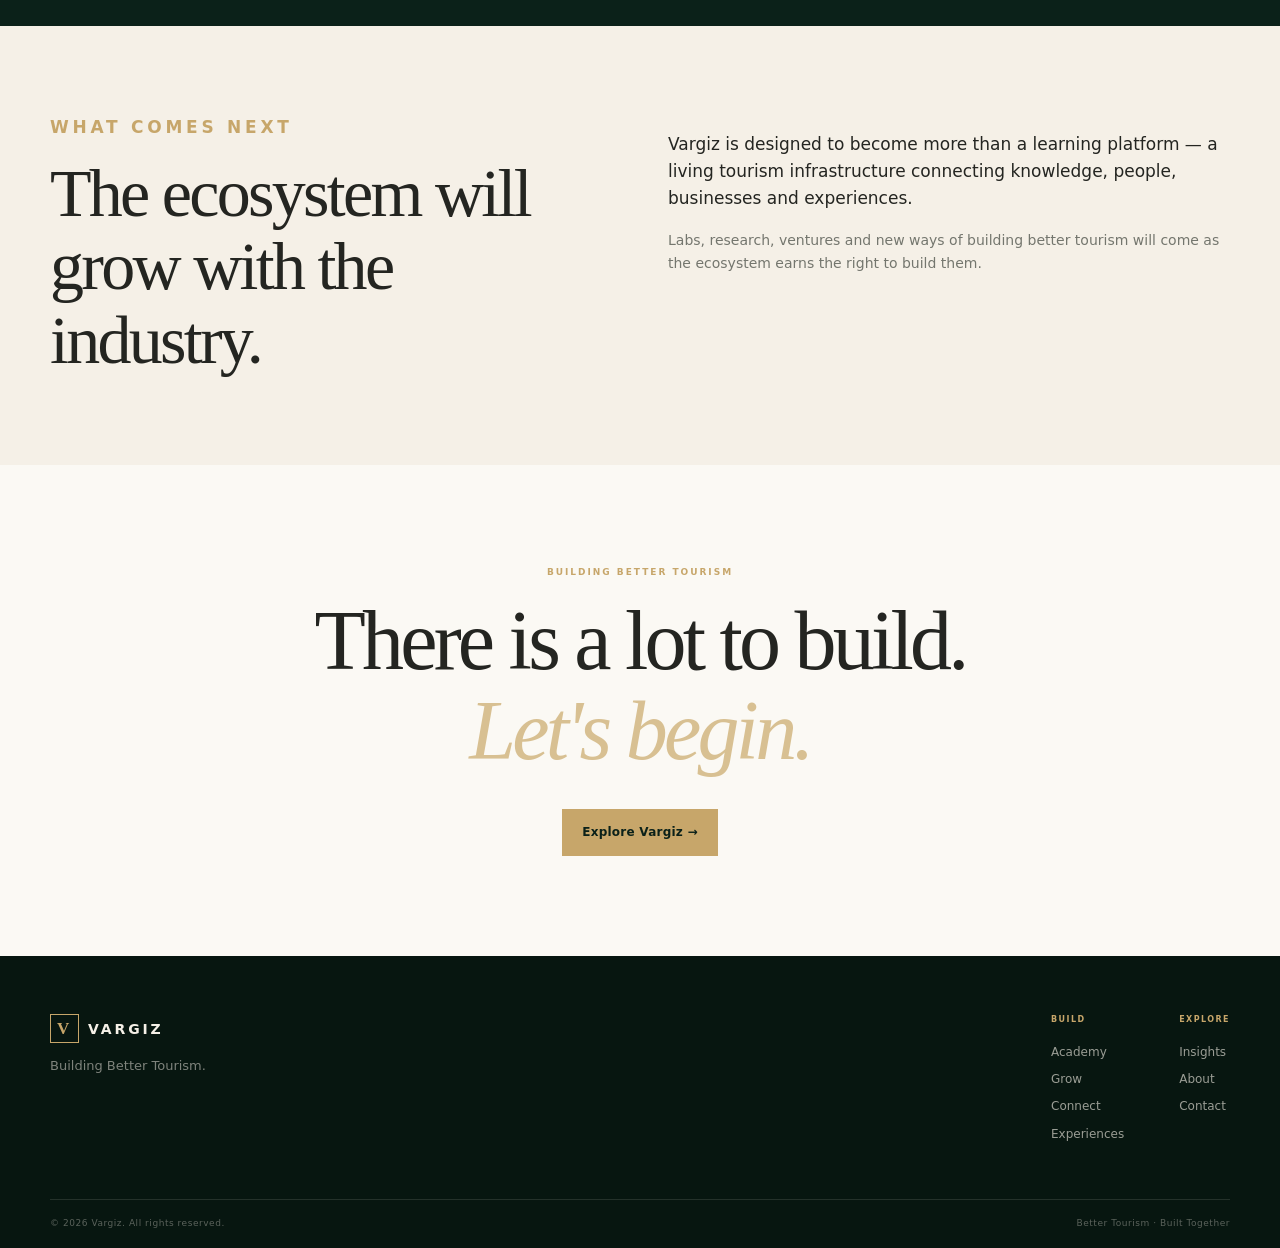
==== commit fcc96a4b: "Built section 4" ====
--- a/index.html
+++ b/index.html
@@ -148,42 +148,68 @@
   </div>
 </section>
 
-    <section id="grow" class="section build-section">
-      <div class="container">
-        <div class="section-heading">
-          <div><p class="eyebrow">HOW WE BUILD</p><h2>Five ways we make<br>tourism better.</h2></div>
-          <p>One ecosystem. Different ways to create meaningful change across the tourism journey.</p>
-        </div>
-
-        <div class="build-list">
-          <a class="build-item" href="courses.html">
-            <span class="build-number">01</span>
-            <div><h3>Academy <small>· LEARN</small></h3><p>Build better people through practical education, books, courses and professional development.</p></div>
-            <span class="arrow">↗</span>
-          </a>
-          <a class="build-item" href="#grow">
-            <span class="build-number">02</span>
-            <div><h3>Grow <small>· BUILD STRONGER BUSINESSES</small></h3><p>Help tourism businesses build stronger brands, marketing systems and growth foundations.</p></div>
-            <span class="arrow">↗</span>
-          </a>
-          <a class="build-item" href="#connect">
-            <span class="build-number">03</span>
-            <div><h3>Connect <small>· BUILD RELATIONSHIPS</small></h3><p>Create stronger relationships between the people and businesses that make tourism work.</p></div>
-            <span class="arrow">↗</span>
-          </a>
-          <a class="build-item" href="#experiences">
-            <span class="build-number">04</span>
-            <div><h3>Experience <small>· CREATE BETTER JOURNEYS</small></h3><p>Support tourism experiences that are thoughtful, local, memorable and human.</p></div>
-            <span class="arrow">↗</span>
-          </a>
-          <div class="build-item build-item-future">
-            <span class="build-number">05</span>
-            <div><h3>Build <small>· LABS</small></h3><p>Explore what comes next — ideas, tools and ventures that can move tourism forward.</p></div>
-            <span class="future-label">COMING</span>
-          </div>
-        </div>
-      </div>
-    </section>
+    <!-- SECTION 4 — HOW WE BUILD -->
+<section class="build-section" id="how-we-build">
+  <div class="container">
+
+    <div class="section-label">
+      HOW WE BUILD
+    </div>
+
+    <h2 class="build-title">
+      We build the
+      <em>foundations</em>
+      around tourism.
+    </h2>
+
+    <p class="build-intro">
+      We work across the tourism ecosystem — developing people,
+      strengthening businesses, creating connections and shaping
+      better experiences.
+    </p>
+
+    <div class="build-list">
+
+      <article class="build-item">
+        <span class="build-number">01</span>
+        <h3>People</h3>
+        <p>
+          Developing the knowledge, skills and confidence
+          of tourism professionals.
+        </p>
+      </article>
+
+      <article class="build-item">
+        <span class="build-number">02</span>
+        <h3>Businesses</h3>
+        <p>
+          Helping tourism businesses build stronger brands,
+          systems and opportunities.
+        </p>
+      </article>
+
+      <article class="build-item">
+        <span class="build-number">03</span>
+        <h3>Connections</h3>
+        <p>
+          Creating meaningful connections between the people
+          and businesses that make tourism work.
+        </p>
+      </article>
+
+      <article class="build-item">
+        <span class="build-number">04</span>
+        <h3>Experiences</h3>
+        <p>
+          Turning knowledge, relationships and infrastructure
+          into better travel experiences.
+        </p>
+      </article>
+
+    </div>
+
+  </div>
+</section>
 
     <section id="connect" class="section work-section">
       <div class="container">
--- a/css/style.css
+++ b/css/style.css
@@ -259,7 +259,6 @@
 
 }
 
-
 /* Large desktop */
 
 @media (min-width: 1000px) {
@@ -270,3 +269,95 @@
 
 }
   
+
+/* =========================================================
+   SECTION 3 — THE BELIEF
+   ========================================================= */
+
+.belief-section {
+  background: var(--paper);
+  color: var(--charcoal);
+  padding: 56px 0 64px;
+}
+
+.belief-section .container {
+  width: min(100% - 48px, 1180px);
+  margin: 0 auto;
+}
+
+.belief-section .section-label {
+  margin-bottom: 34px;
+  color: var(--gold);
+  font-family: var(--sans);
+  font-size: 0.72rem;
+  font-weight: 700;
+  letter-spacing: 0.22em;
+  text-transform: uppercase;
+}
+
+.belief-title {
+  max-width: 760px;
+  margin: 0;
+  font-family: var(--serif);
+  font-size: clamp(2.7rem, 10vw, 5.8rem);
+  font-weight: 400;
+  line-height: 0.98;
+  letter-spacing: -0.035em;
+}
+
+.belief-title em {
+  color: var(--gold);
+  font-style: italic;
+}
+
+.belief-copy {
+  max-width: 680px;
+  margin-top: 32px;
+}
+
+.belief-copy p {
+  margin: 0;
+  color: var(--muted);
+  font-family: var(--sans);
+  font-size: 1.15rem;
+  line-height: 1.75;
+}
+
+.belief-divider {
+  width: 100%;
+  height: 1px;
+  margin: 42px 0 24px;
+  background: rgba(35, 35, 32, 0.16);
+}
+
+.belief-closing {
+  max-width: 620px;
+  margin: 0;
+  color: var(--charcoal);
+  font-family: var(--serif);
+  font-size: 1.65rem;
+  line-height: 1.35;
+}
+
+/* Desktop refinement */
+@media (min-width: 768px) {
+  .belief-section {
+    padding: 90px 0 100px;
+  }
+
+  .belief-section .container {
+    width: min(100% - 80px, 1180px);
+  }
+
+  .belief-section .section-label {
+    margin-bottom: 42px;
+  }
+
+  .belief-copy p {
+    font-size: 1.25rem;
+  }
+
+  .belief-closing {
+    font-size: 2rem;
+  }
+}
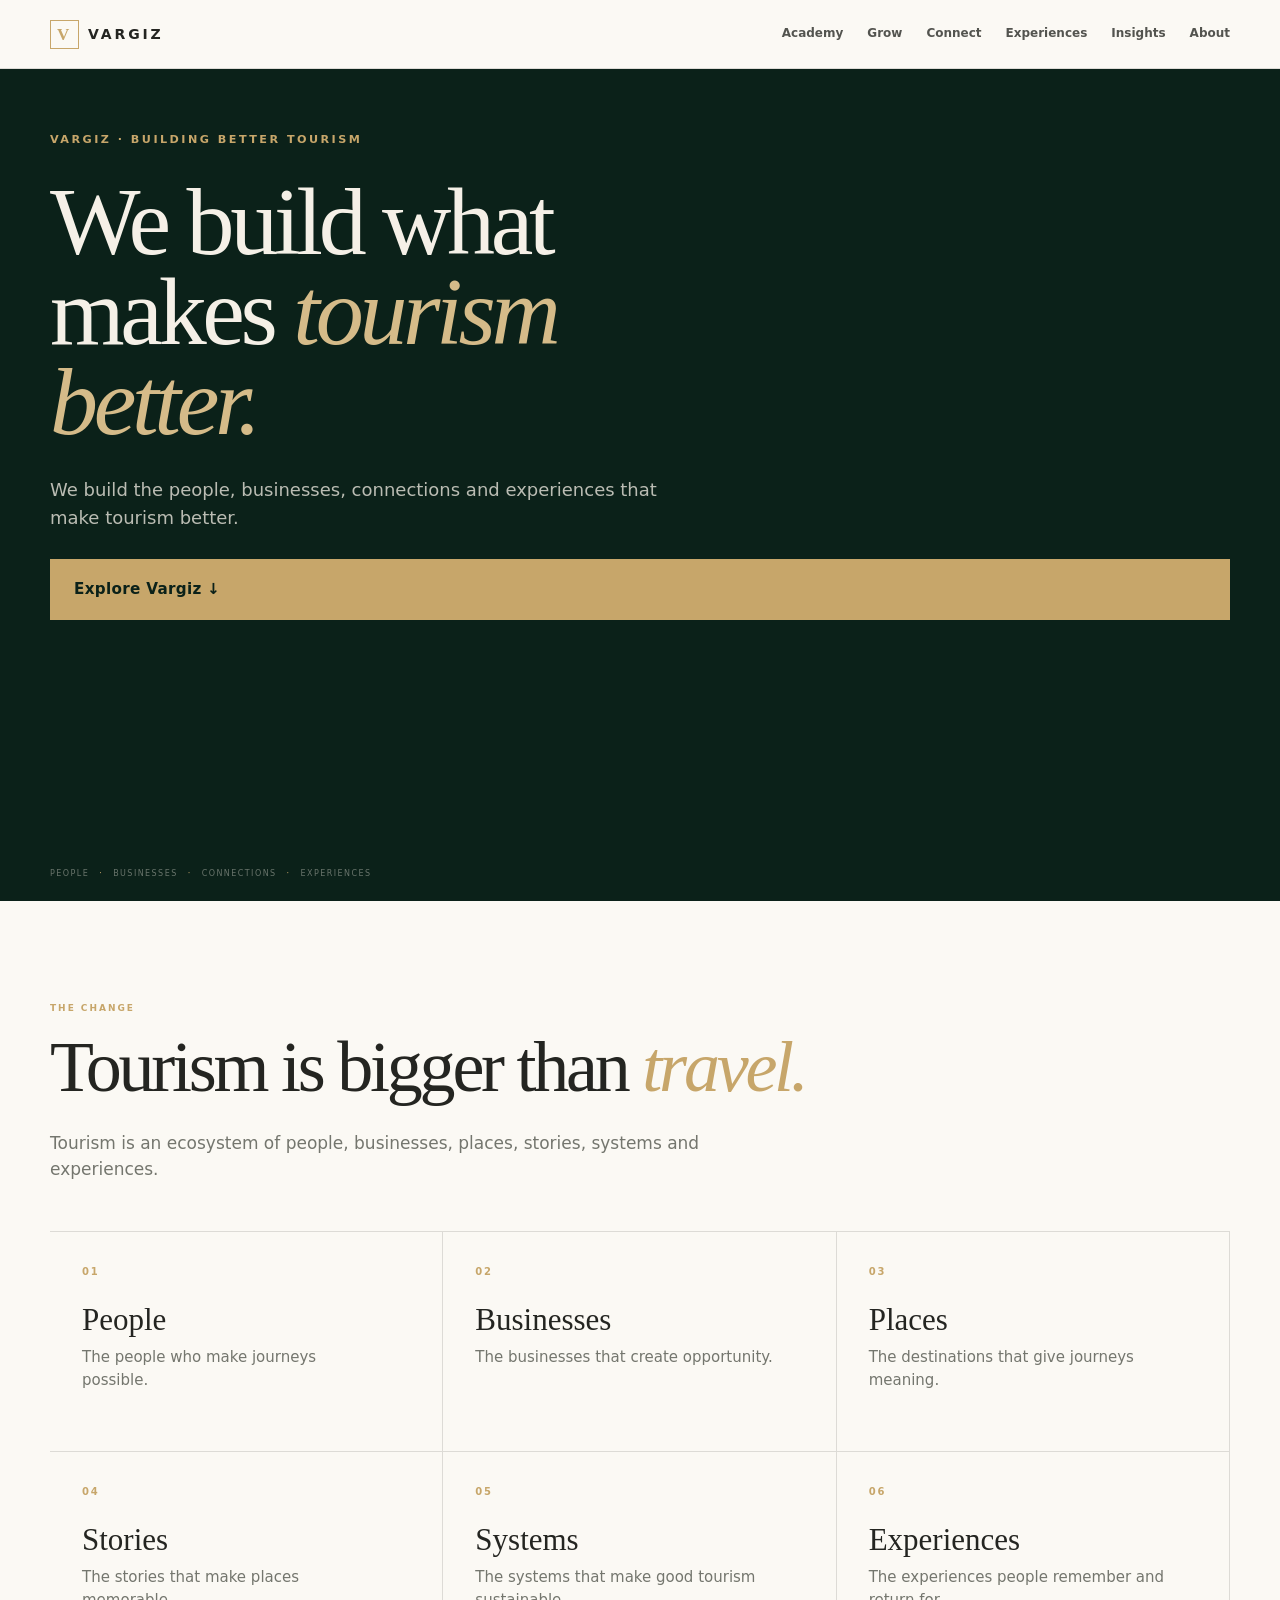
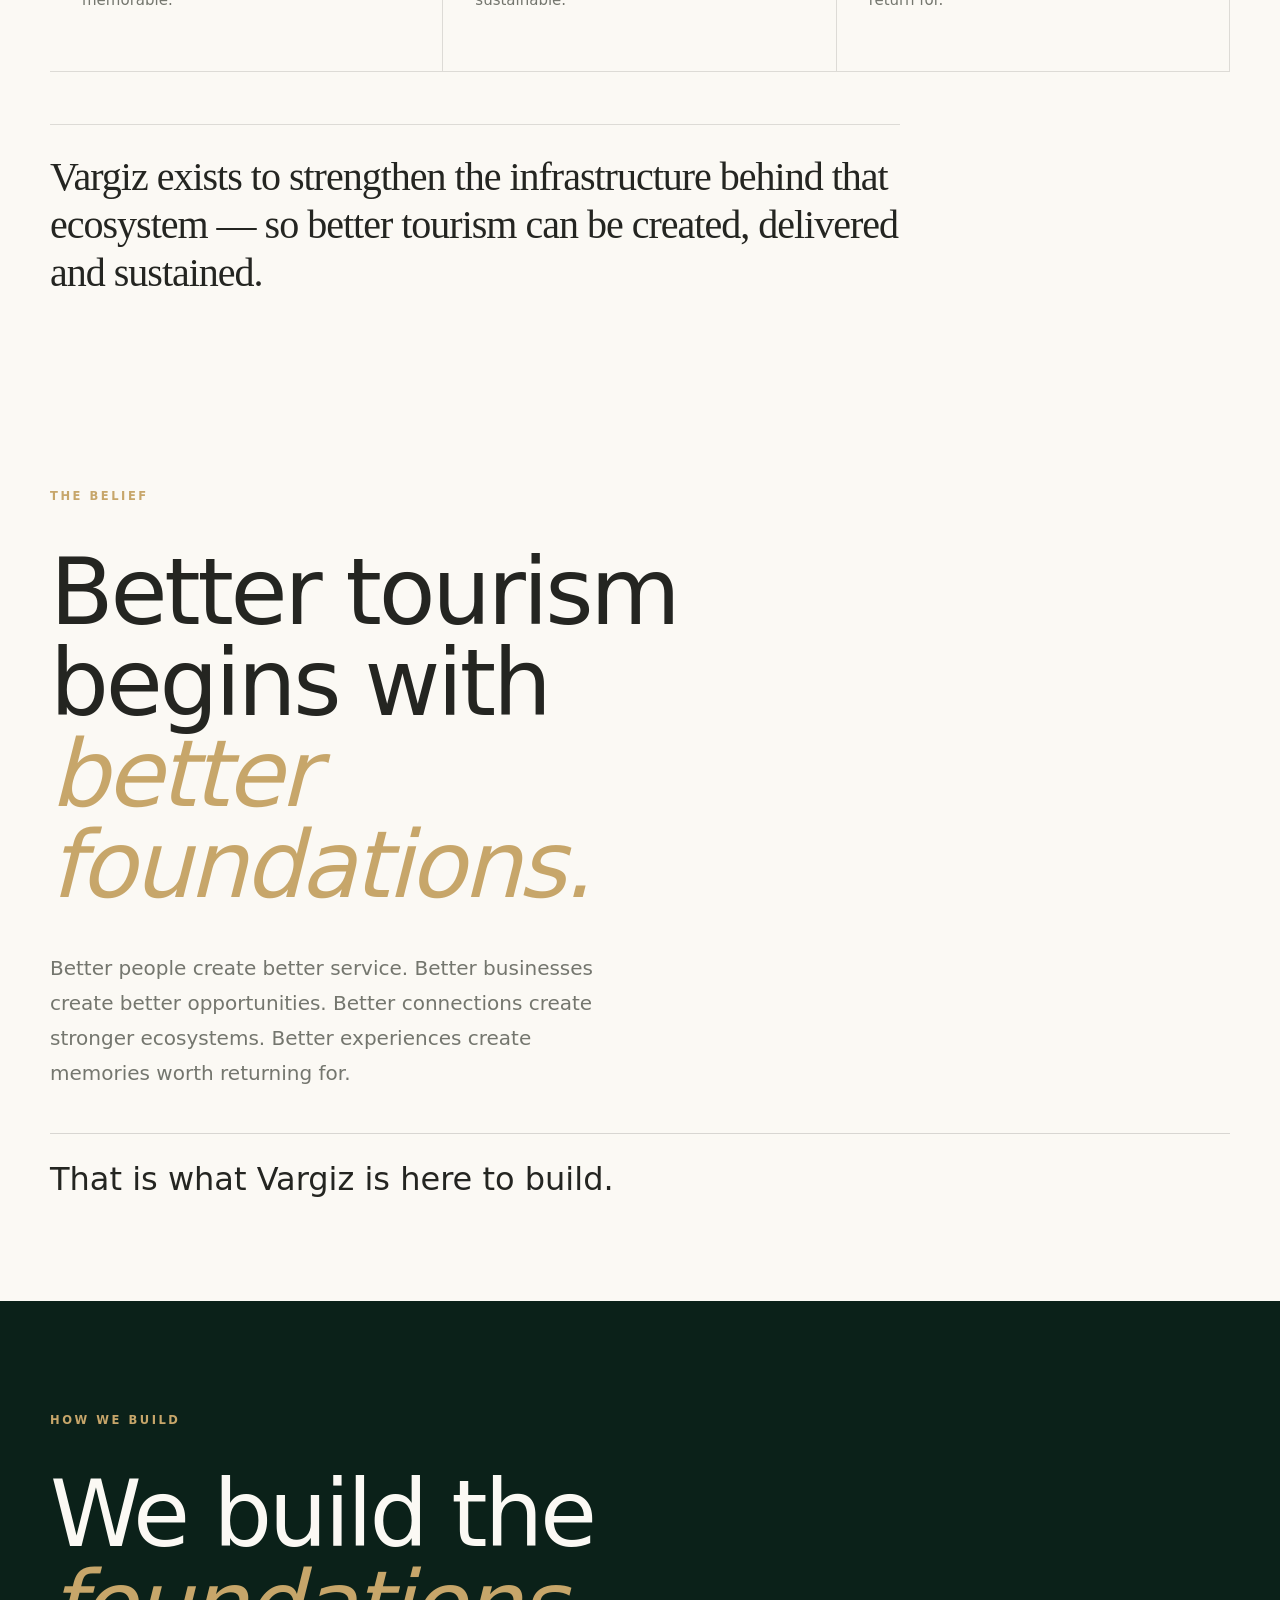
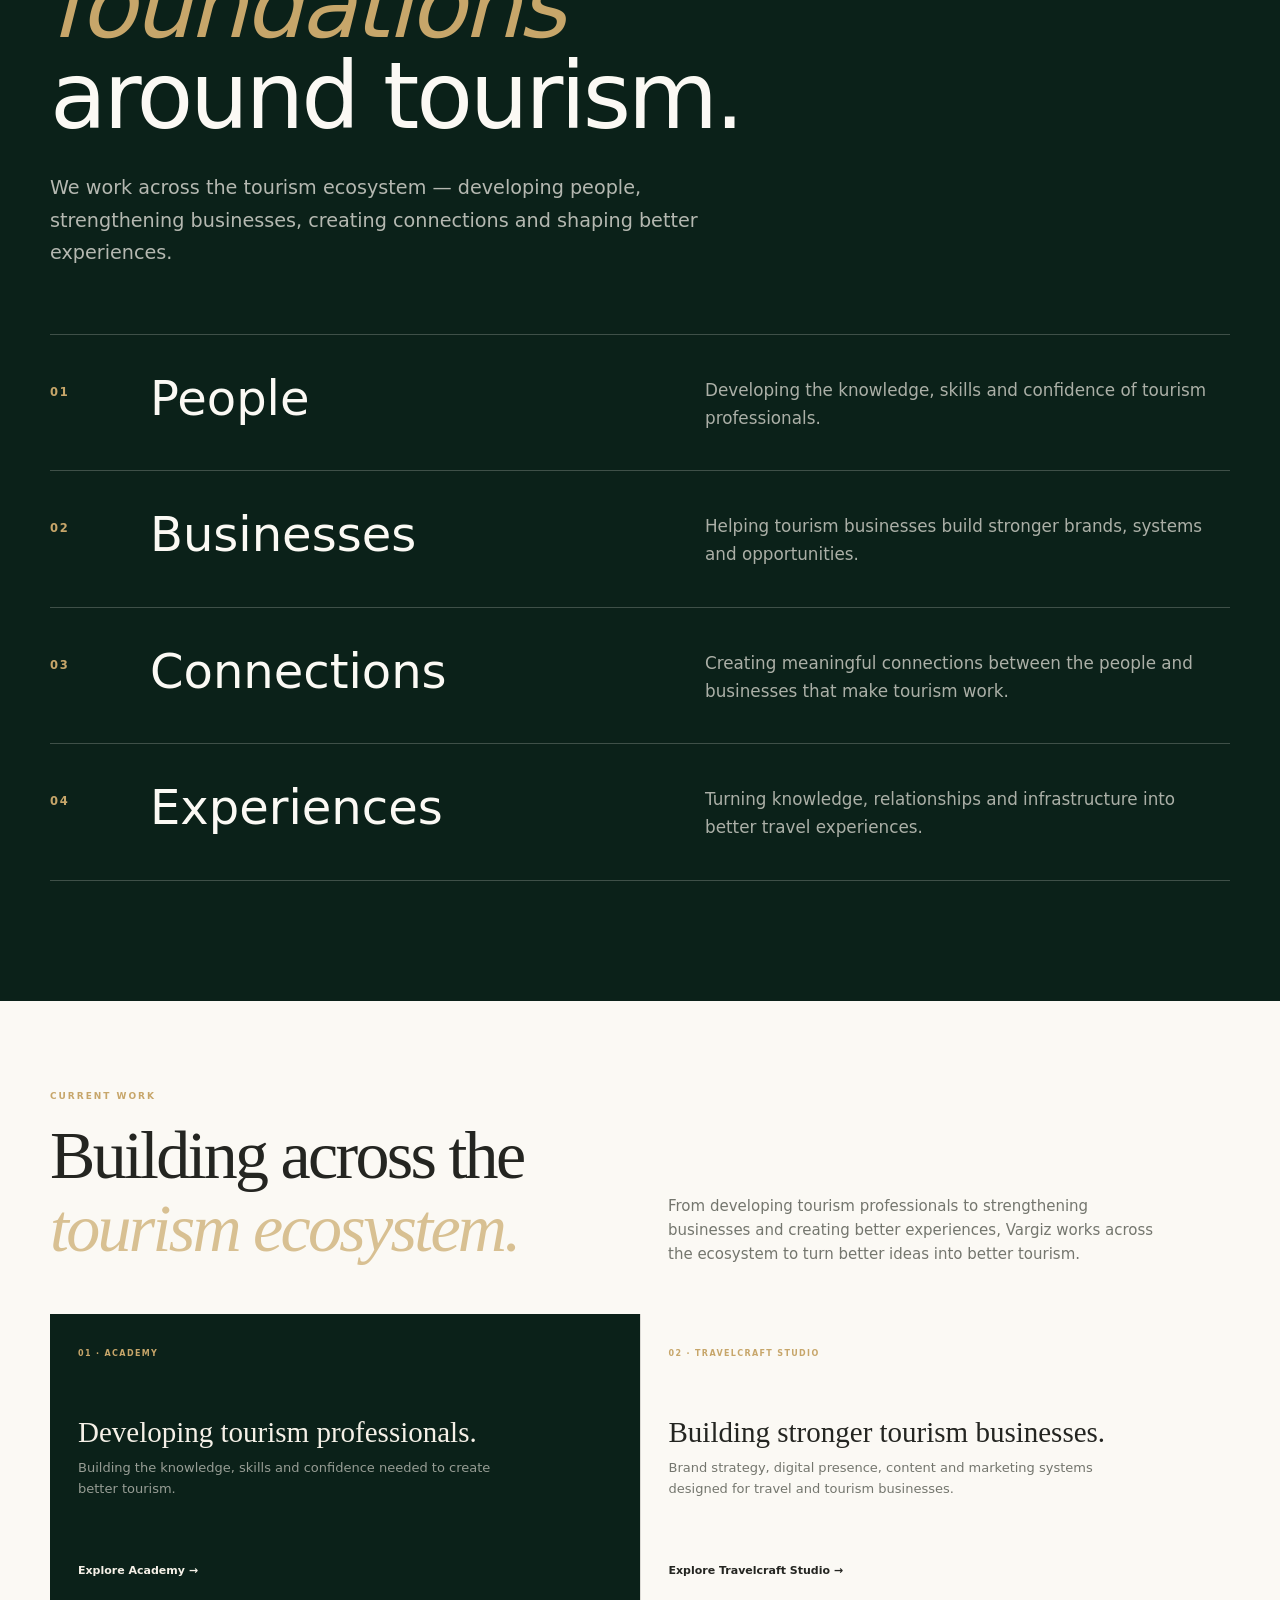
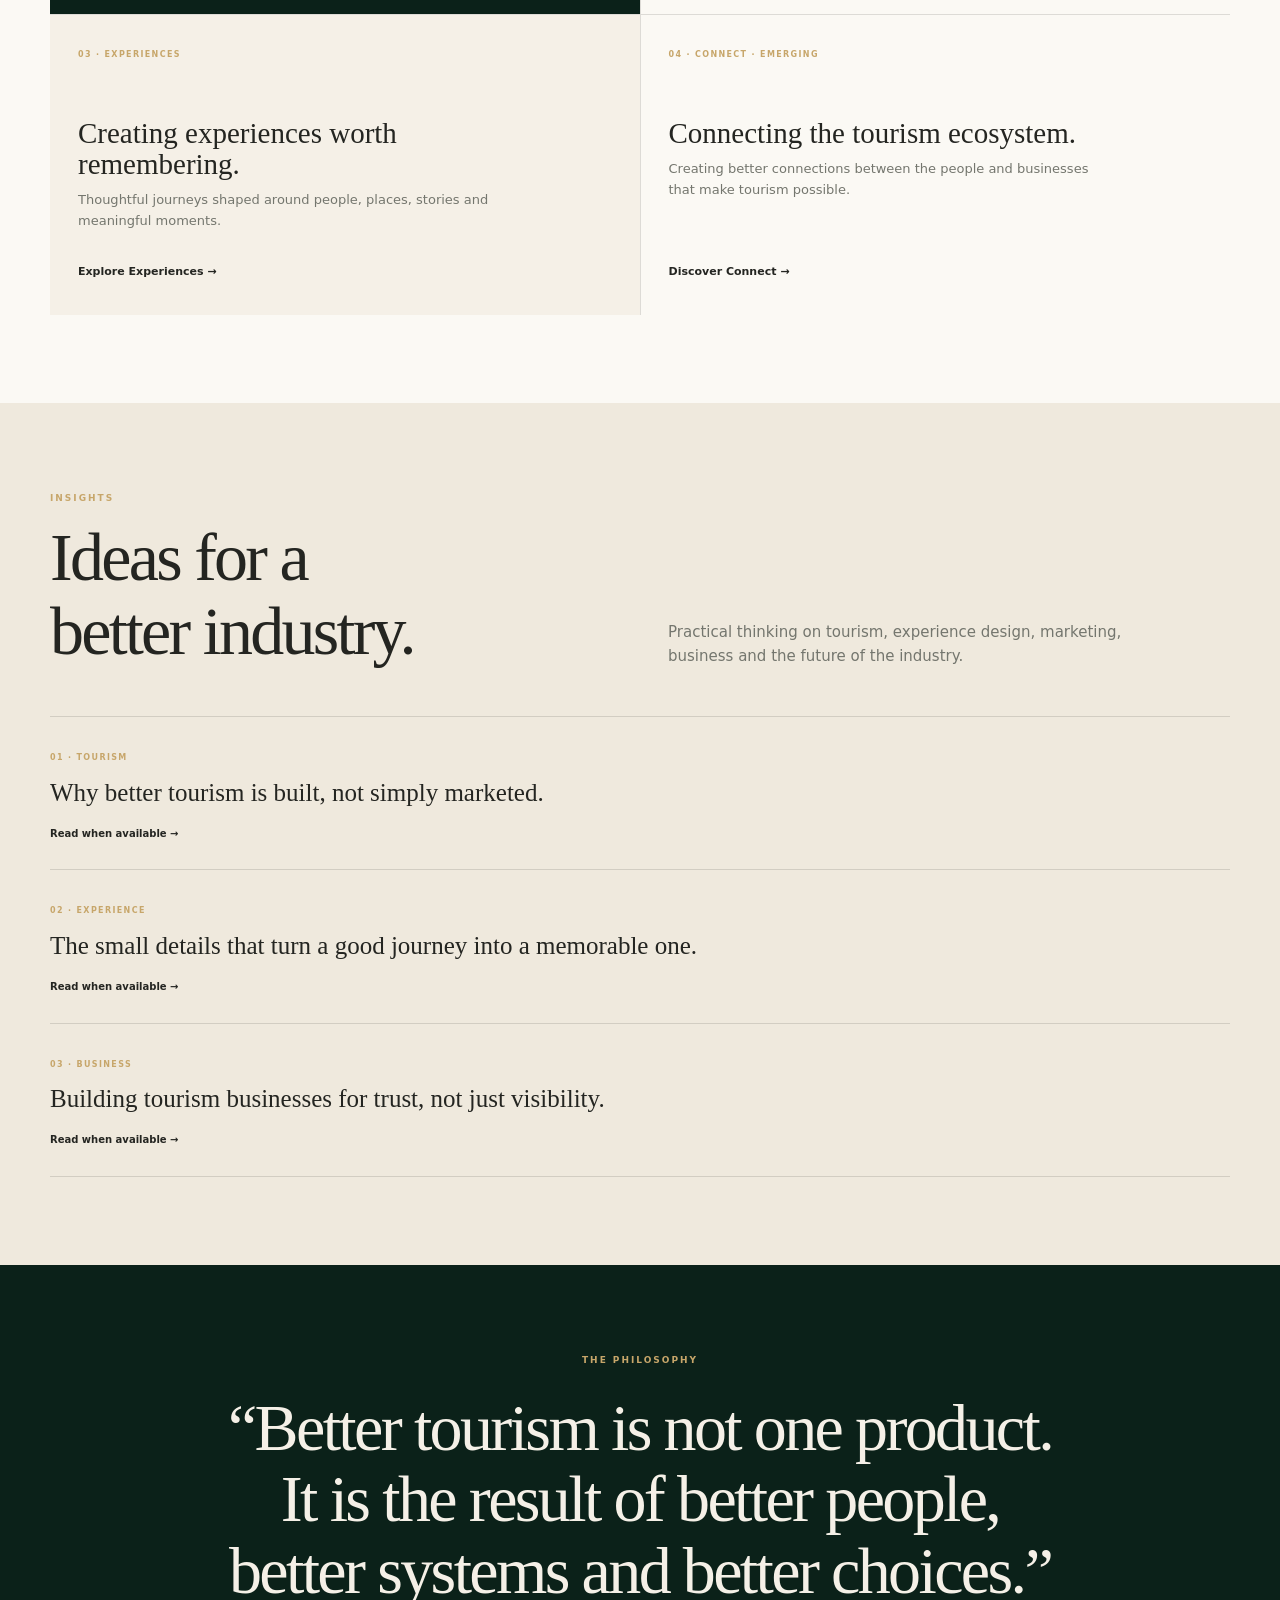
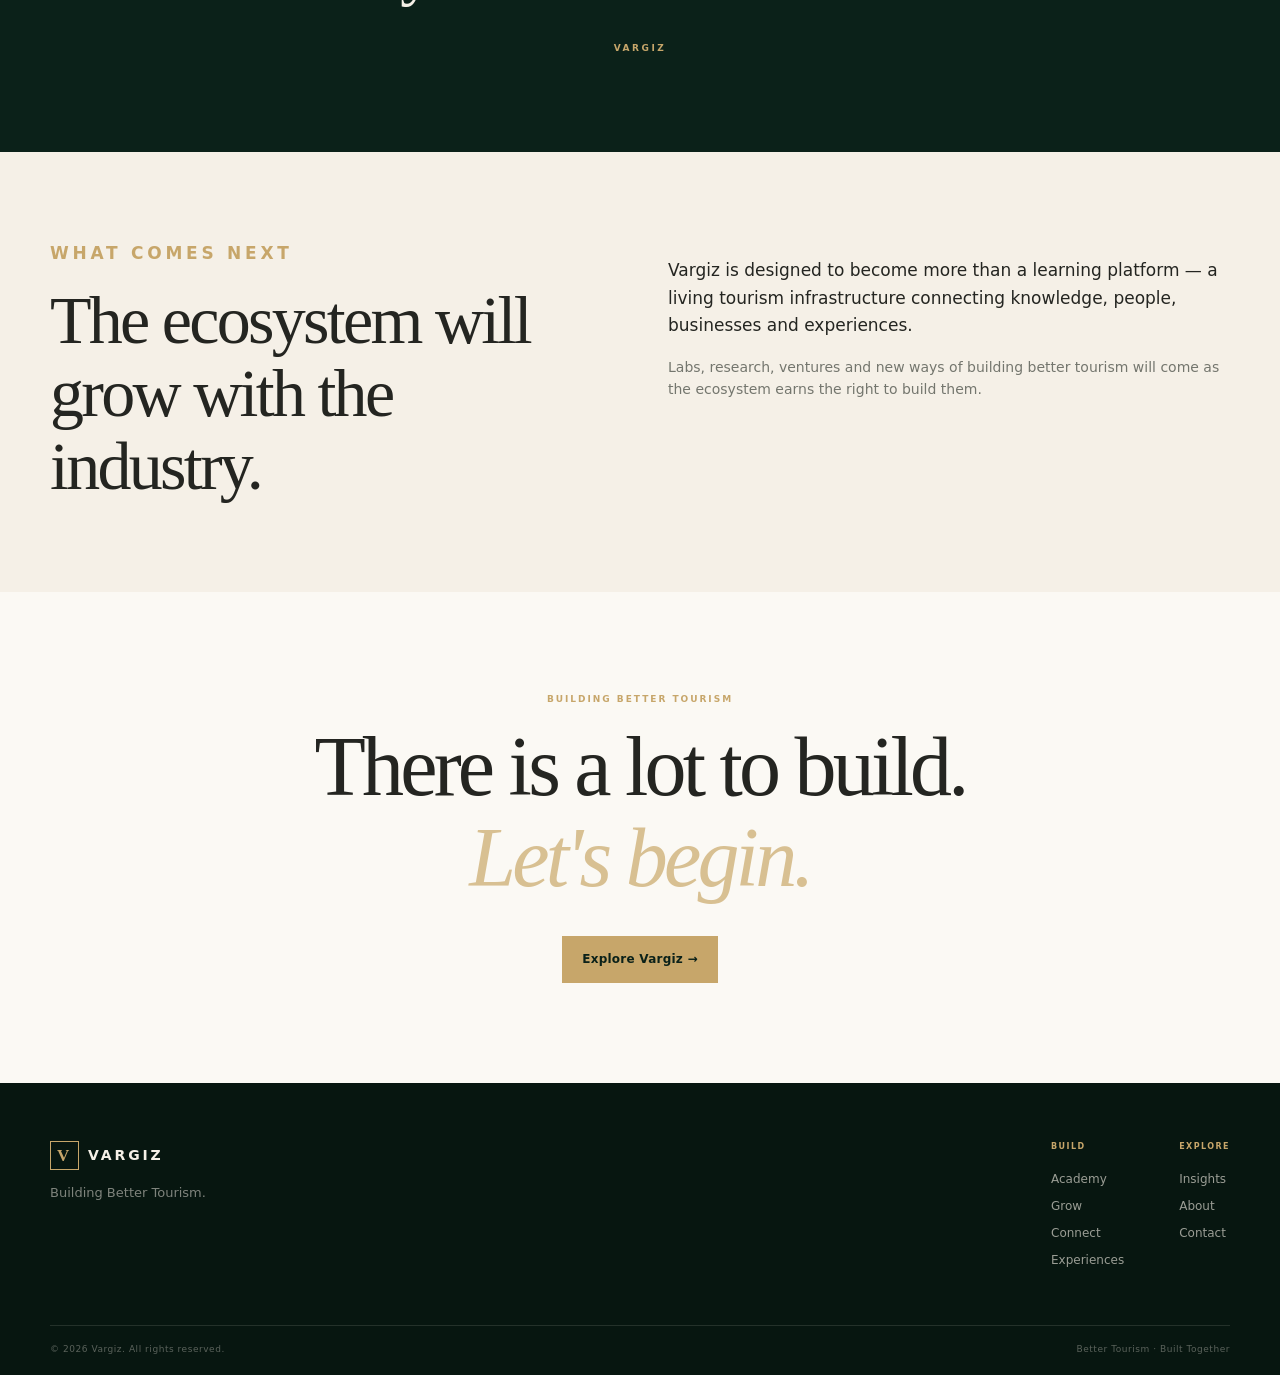
==== commit 8d8ee76e: "Section 5.html" ====
--- a/index.html
+++ b/index.html
@@ -211,20 +211,121 @@
   </div>
 </section>
 
-    <section id="connect" class="section work-section">
-      <div class="container">
-        <div class="section-heading">
-          <div><p class="eyebrow">CURRENT WORK</p><h2>Already building<br>in the field.</h2></div>
-          <p>Vargiz is not an idea waiting for someday. The ecosystem is being built through real work, real brands and real tourism experiences.</p>
-        </div>
-        <div class="work-grid">
-          <article class="work-card work-academy"><span>ACADEMY</span><h3>Learning for the people who shape tourism.</h3><p>Books, courses, frameworks and professional development.</p><a href="courses.html">Explore Academy →</a></article>
-          <article class="work-card"><span>TRAVELCRAFT STUDIO</span><h3>Crafting travel brands that inspire.</h3><p>Strategic brand, content and digital marketing support for travel and tourism businesses.</p><a href="#grow">Explore Grow →</a></article>
-          <article id="experiences" class="work-card"><span>WONDERFLY TOURS</span><h3>Travel designed around meaningful experiences.</h3><p>A tourism brand creating journeys across India.</p><a href="#experiences">Explore Experiences →</a></article>
-          <article class="work-card work-feature"><span>ELEMENTS OF KERALA</span><h3>Kerala, experienced through its living culture.</h3><p>A flagship experience built around festivals, traditions, places and people.</p><a href="#experiences">Discover the journey →</a></article>
-        </div>
-      </div>
-    </section>
+<!-- SECTION 5 — CURRENT WORK -->
+<section class="section work-section" id="work">
+
+  <div class="container">
+
+    <div class="section-heading">
+
+      <div>
+        <p class="eyebrow">CURRENT WORK</p>
+
+        <h2>
+          Building across the
+          <em>tourism ecosystem.</em>
+        </h2>
+      </div>
+
+      <p>
+        From developing tourism professionals to strengthening businesses
+        and creating better experiences, Vargiz works across the ecosystem
+        to turn better ideas into better tourism.
+      </p>
+
+    </div>
+
+
+    <div class="work-grid">
+
+      <!-- Academy -->
+      <article class="work-card work-academy">
+
+        <span>01 · ACADEMY</span>
+
+        <h3>
+          Developing tourism professionals.
+        </h3>
+
+        <p>
+          Building the knowledge, skills and confidence needed
+          to create better tourism.
+        </p>
+
+        <a href="courses.html">
+          Explore Academy →
+        </a>
+
+      </article>
+
+
+      <!-- Travelcraft Studio -->
+      <article class="work-card">
+
+        <span>02 · TRAVELCRAFT STUDIO</span>
+
+        <h3>
+          Building stronger tourism businesses.
+        </h3>
+
+        <p>
+          Brand strategy, digital presence, content and marketing
+          systems designed for travel and tourism businesses.
+        </p>
+
+        <a href="#">
+          Explore Travelcraft Studio →
+        </a>
+
+      </article>
+
+
+      <!-- Experiences -->
+      <article class="work-card work-feature">
+
+        <span>03 · EXPERIENCES</span>
+
+        <h3>
+          Creating experiences worth remembering.
+        </h3>
+
+        <p>
+          Thoughtful journeys shaped around people, places,
+          stories and meaningful moments.
+        </p>
+
+        <a href="#">
+          Explore Experiences →
+        </a>
+
+      </article>
+
+
+      <!-- Connect -->
+      <article class="work-card work-future">
+
+        <span>04 · CONNECT · EMERGING</span>
+
+        <h3>
+          Connecting the tourism ecosystem.
+        </h3>
+
+        <p>
+          Creating better connections between the people and
+          businesses that make tourism possible.
+        </p>
+
+        <a href="#">
+          Discover Connect →
+        </a>
+
+      </article>
+
+    </div>
+
+  </div>
+
+</section>
 
     <section id="insights" class="section insights-section">
       <div class="container">
--- a/css/style.css
+++ b/css/style.css
@@ -31,7 +31,7 @@
 .menu-toggle span{display:block;width:23px;height:1px;background:var(--charcoal);margin:5px}
 
 .hero{background:var(--green);color:var(--ivory);overflow:hidden}
-.hero-inner{min-height:calc(100svh - 68px);padding:76px 0 34px;display:flex;flex-direction:column;justify-content:center}
+.hero-inner{min-height:calc(100svh - 68px);padding:62px 0 20px;;display:flex;flex-direction:column;justify-content:center}
 .eyebrow{margin:0 0 16px;font-size:9px;letter-spacing:.22em;font-weight:800;color:var(--gold)}
 h1,h2,h3{margin:0;line-height:1.08}
 h1,h2{font-family:Georgia,"Times New Roman",serif;font-weight:400}
@@ -361,3 +361,372 @@
     font-size: 2rem;
   }
 }
+
+/* =========================================================
+   SECTION 4 — HOW WE BUILD
+   ========================================================= */
+
+  /* =========================================================
+   SECTION 4 — HOW WE BUILD
+   ========================================================= */
+
+.build-section {
+  background: var(--green, #002d25);
+  color: var(--paper, #f7f3eb);
+  padding: 64px 0 72px;
+  overflow: hidden;
+}
+
+.build-section .container {
+  width: calc(100% - 48px);
+  max-width: 1180px;
+  margin: 0 auto;
+}
+
+/* Section label */
+
+.build-section .section-label {
+  margin: 0 0 28px;
+  color: var(--gold, #c9a45c);
+  font-family: var(--sans);
+  font-size: 0.72rem;
+  font-weight: 700;
+  letter-spacing: 0.22em;
+  text-transform: uppercase;
+}
+
+/* Main heading */
+
+.build-section .build-title {
+  max-width: 760px;
+  margin: 0;
+  color: var(--paper, #f7f3eb);
+  font-family: var(--serif);
+  font-size: clamp(2.7rem, 10vw, 5.8rem);
+  font-weight: 400;
+  line-height: 0.98;
+  letter-spacing: -0.035em;
+}
+
+.build-section .build-title em {
+  color: var(--gold, #c9a45c);
+  font-style: italic;
+}
+
+/* Introduction */
+
+.build-section .build-intro {
+  max-width: 680px;
+  margin: 30px 0 0;
+  color: rgba(247, 243, 235, 0.72);
+  font-family: var(--sans);
+  font-size: 1.08rem;
+  line-height: 1.7;
+}
+
+/* List */
+
+.build-section .build-list {
+  width: 100%;
+  margin-top: 48px;
+  border-top: 1px solid rgba(247, 243, 235, 0.22);
+}
+
+/* Individual item */
+
+.build-section .build-item {
+  display: block;
+  width: 100%;
+  box-sizing: border-box;
+  padding: 30px 0 34px;
+  border-bottom: 1px solid rgba(247, 243, 235, 0.22);
+}
+
+/* Number */
+
+.build-section .build-number {
+  display: block;
+  margin: 0 0 18px;
+  color: var(--gold, #c9a45c);
+  font-family: var(--sans);
+  font-size: 0.72rem;
+  font-weight: 700;
+  letter-spacing: 0.16em;
+}
+
+/* Item heading */
+
+.build-section .build-item h3 {
+  margin: 0;
+  color: var(--paper, #f7f3eb);
+  font-family: var(--serif);
+  font-size: 2.35rem;
+  font-weight: 400;
+  line-height: 1.05;
+}
+
+/* Item description */
+
+.build-section .build-item p {
+  display: block;
+  width: 100%;
+  max-width: 540px;
+  margin: 14px 0 0;
+  color: rgba(247, 243, 235, 0.68);
+  font-family: var(--sans);
+  font-size: 1rem;
+  line-height: 1.65;
+}
+
+
+/* =========================================================
+   DESKTOP
+   ========================================================= */
+
+@media (min-width: 768px) {
+
+  .build-section {
+    padding: 110px 0 120px;
+  }
+
+  .build-section .container {
+    width: calc(100% - 80px);
+  }
+
+  .build-section .section-label {
+    margin-bottom: 40px;
+  }
+
+  .build-section .build-intro {
+    font-size: 1.2rem;
+  }
+
+  .build-section .build-list {
+    margin-top: 64px;
+  }
+
+  .build-section .build-item {
+    display: grid;
+    grid-template-columns: 70px minmax(200px, 1fr) minmax(250px, 1fr);
+    column-gap: 30px;
+    align-items: start;
+    padding: 38px 0;
+  }
+
+  .build-section .build-number {
+    margin: 5px 0 0;
+  }
+
+  .build-section .build-item h3 {
+    font-size: 3rem;
+  }
+
+  .build-section .build-item p {
+    width: auto;
+    margin: 4px 0 0;
+    font-size: 1.05rem;
+  }
+}
+/* =========================================================
+   SECTION 1 — HERO
+   FINAL MOBILE-FIRST OVERRIDE
+   ========================================================= */
+
+.hero {
+  background: var(--green);
+  color: var(--ivory);
+  min-height: calc(100vh - 76px);
+  display: block;
+  overflow: hidden;
+}
+
+.hero .hero-grid {
+  display: block;
+  width: min(calc(100% - 28px), var(--max));
+  margin: 0 auto;
+  padding: 72px 0 58px;
+}
+
+.hero .hero-copy {
+  width: 100%;
+  max-width: 760px;
+}
+
+.hero .eyebrow {
+  margin: 0 0 28px;
+  color: var(--gold);
+  font-size: 0.7rem;
+  letter-spacing: 0.22em;
+  font-weight: 800;
+}
+
+.hero h1 {
+  margin: 0;
+  max-width: 720px;
+  color: var(--ivory);
+  font-family: Georgia, "Times New Roman", serif;
+  font-size: clamp(3.4rem, 15vw, 6rem);
+  font-weight: 400;
+  line-height: 0.94;
+  letter-spacing: -0.045em;
+}
+
+.hero h1 em {
+  color: #d5bb89;
+  font-style: italic;
+}
+
+.hero .hero-text {
+  max-width: 650px;
+  margin: 34px 0 0;
+  color: rgba(245, 240, 231, 0.72);
+  font-size: 1.05rem;
+  line-height: 1.65;
+}
+
+.hero .hero-actions {
+  display: block;
+  margin-top: 34px;
+}
+
+.hero .button-primary {
+  display: flex;
+  width: 100%;
+  min-height: 62px;
+  align-items: center;
+  justify-content: space-between;
+  padding: 18px 24px;
+  background: var(--gold);
+  color: var(--green);
+  font-size: 0.95rem;
+}
+
+.hero .text-link {
+  display: none;
+}
+
+/* Hide the old decorative visual on mobile */
+.hero .hero-visual {
+  display: none;
+}
+
+
+/* =========================================================
+   HERO — LARGER SCREENS
+   ========================================================= */
+
+@media (min-width: 768px) {
+
+  .hero {
+    display: grid;
+    align-items: center;
+  }
+
+  .hero .hero-grid {
+    display: grid;
+    grid-template-columns: 1fr 0.8fr;
+    gap: 60px;
+    width: min(calc(100% - 80px), var(--max));
+    padding: 90px 0;
+  }
+
+  .hero .hero-visual {
+    display: block;
+  }
+
+  .hero .hero-actions {
+    display: flex;
+    align-items: center;
+    gap: 26px;
+  }
+
+  .hero .text-link {
+    display: inline-block;
+  }
+
+  .hero .button-primary {
+    display: inline-block;
+    width: auto;
+    min-height: auto;
+  }
+}
+/* FINAL HERO MOBILE FIX */
+
+@media screen and (max-width: 680px) {
+
+  .hero {
+    display: block !important;
+    min-height: auto !important;
+    width: 100% !important;
+    overflow: hidden !important;
+  }
+
+  .hero .hero-grid {
+    display: block !important;
+    grid-template-columns: none !important;
+    width: calc(100% - 28px) !important;
+    max-width: none !important;
+    margin: 0 auto !important;
+    padding: 68px 0 55px !important;
+  }
+
+  .hero .hero-copy {
+    display: block !important;
+    width: 100% !important;
+    max-width: none !important;
+    margin: 0 !important;
+    padding: 0 !important;
+  }
+
+  .hero .eyebrow {
+    margin: 0 0 25px !important;
+  }
+
+  .hero h1 {
+    display: block !important;
+    width: 100% !important;
+    max-width: none !important;
+    margin: 0 !important;
+    font-size: clamp(52px, 14vw, 68px) !important;
+    line-height: .94 !important;
+    letter-spacing: -.045em !important;
+  }
+
+  .hero .hero-text {
+    display: block !important;
+    width: 100% !important;
+    max-width: 650px !important;
+    margin: 32px 0 0 !important;
+    font-size: 16px !important;
+    line-height: 1.65 !important;
+  }
+
+  .hero .hero-actions {
+    display: block !important;
+    width: 100% !important;
+    margin: 32px 0 0 !important;
+  }
+
+  .hero .button-primary {
+    display: flex !important;
+    width: 100% !important;
+    min-height: 62px !important;
+    align-items: center !important;
+    padding: 18px 24px !important;
+  }
+
+  .hero .text-link {
+    display: none !important;
+  }
+
+  .hero .hero-visual {
+    display: none !important;
+    width: 0 !important;
+    height: 0 !important;
+    min-height: 0 !important;
+  }
+
+  .hero .visual-card {
+    display: none !important;
+  }
+}
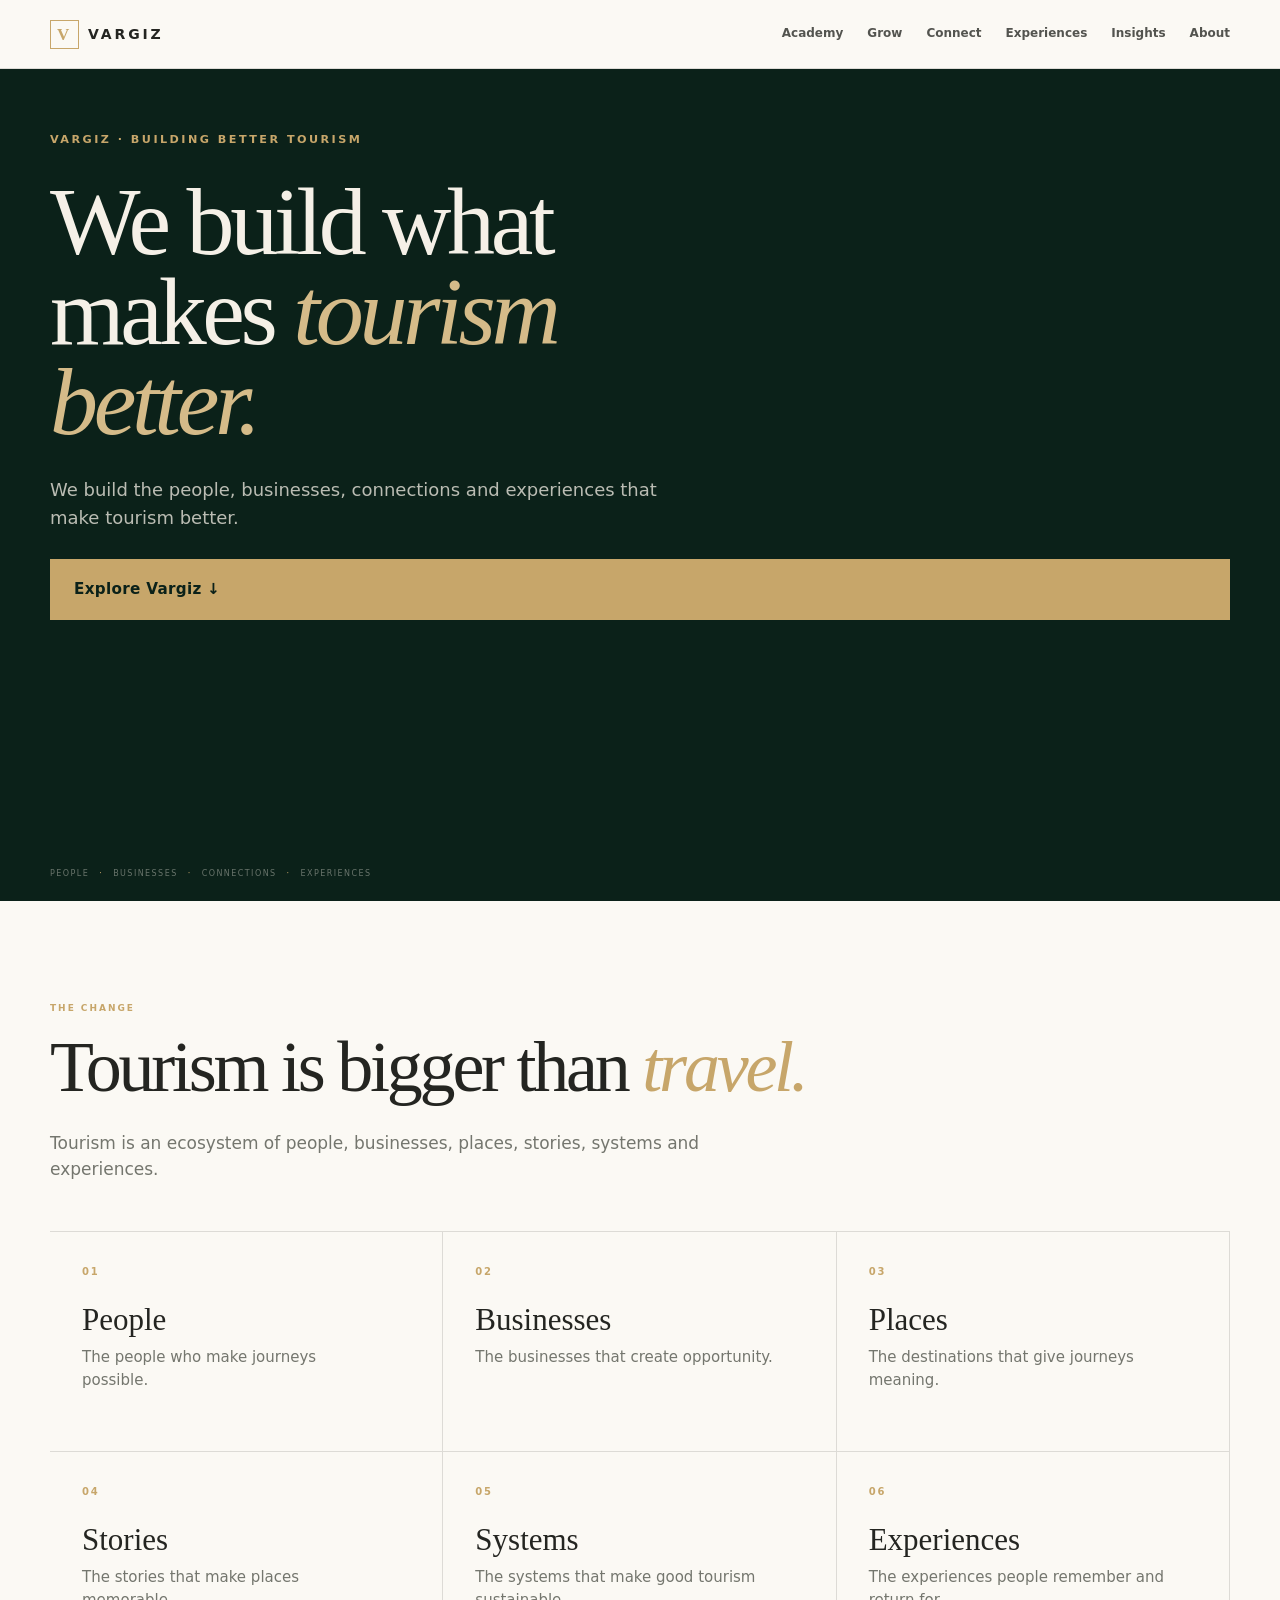
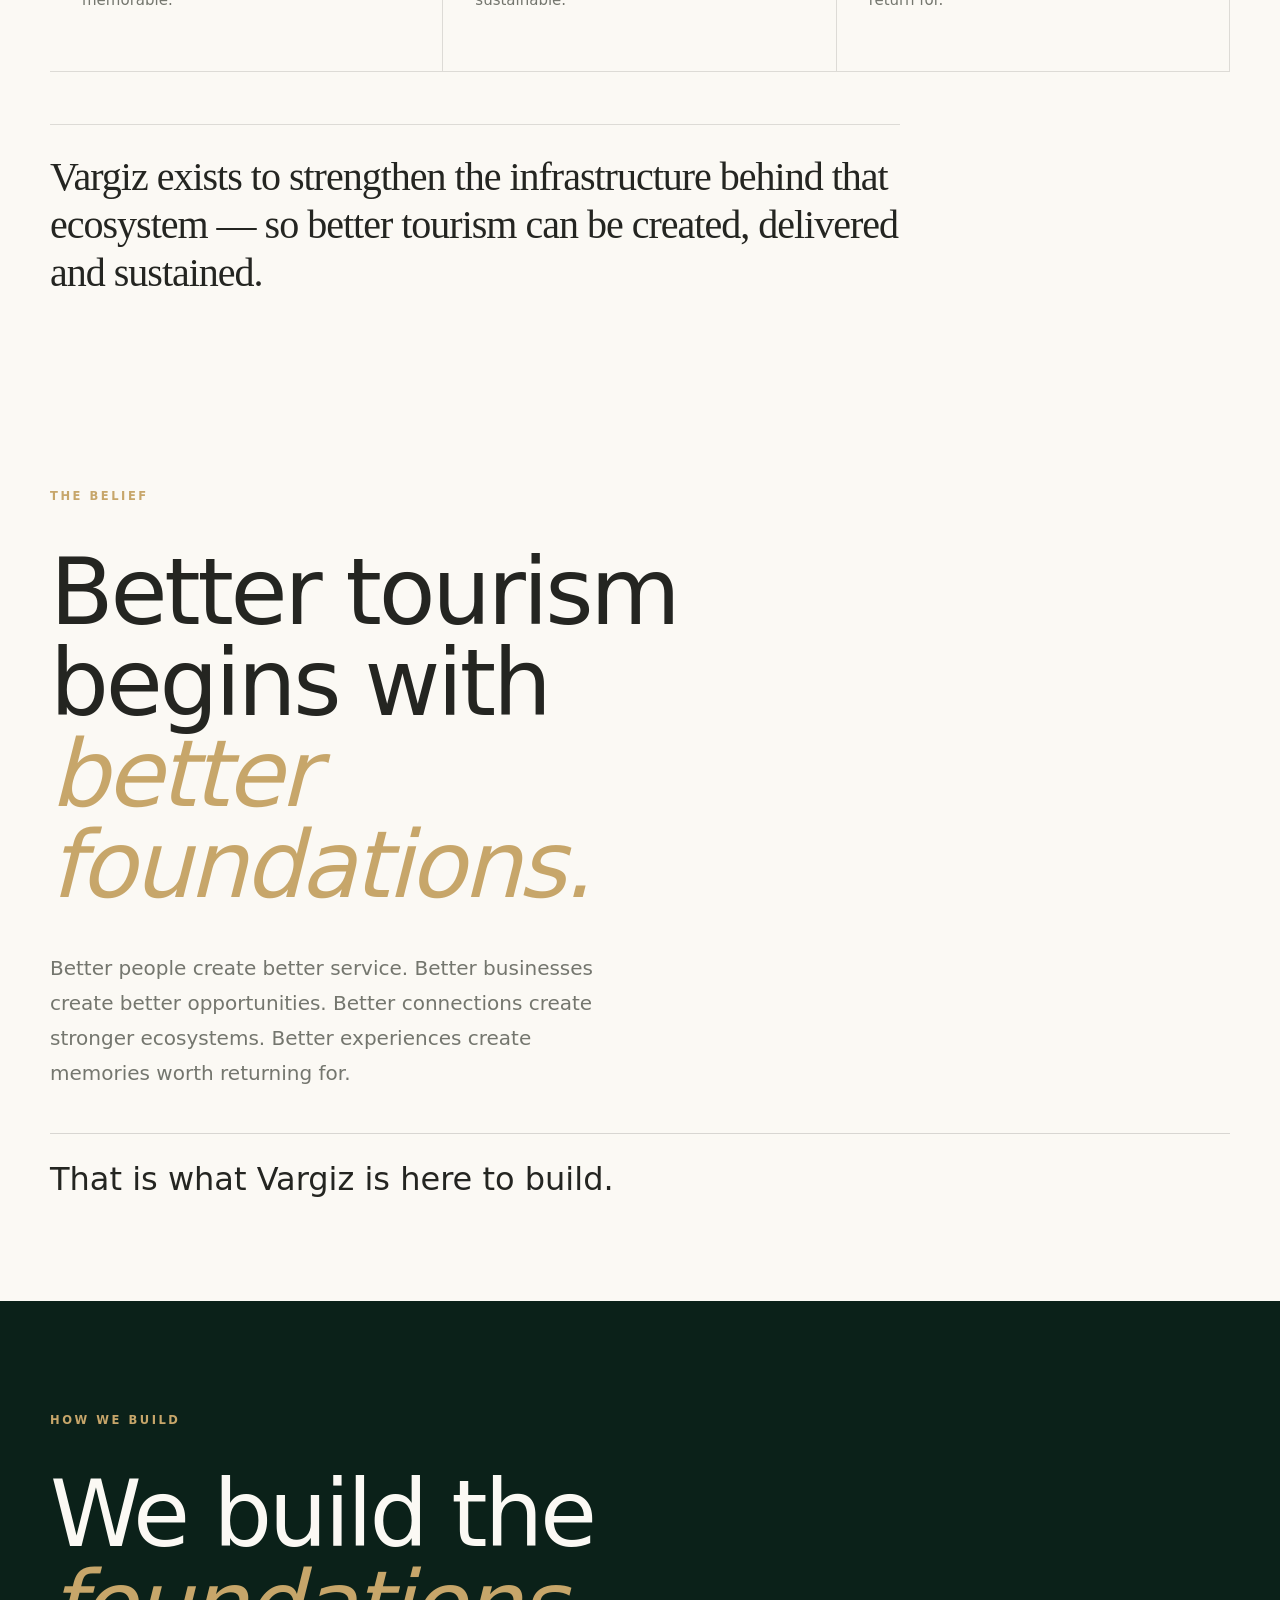
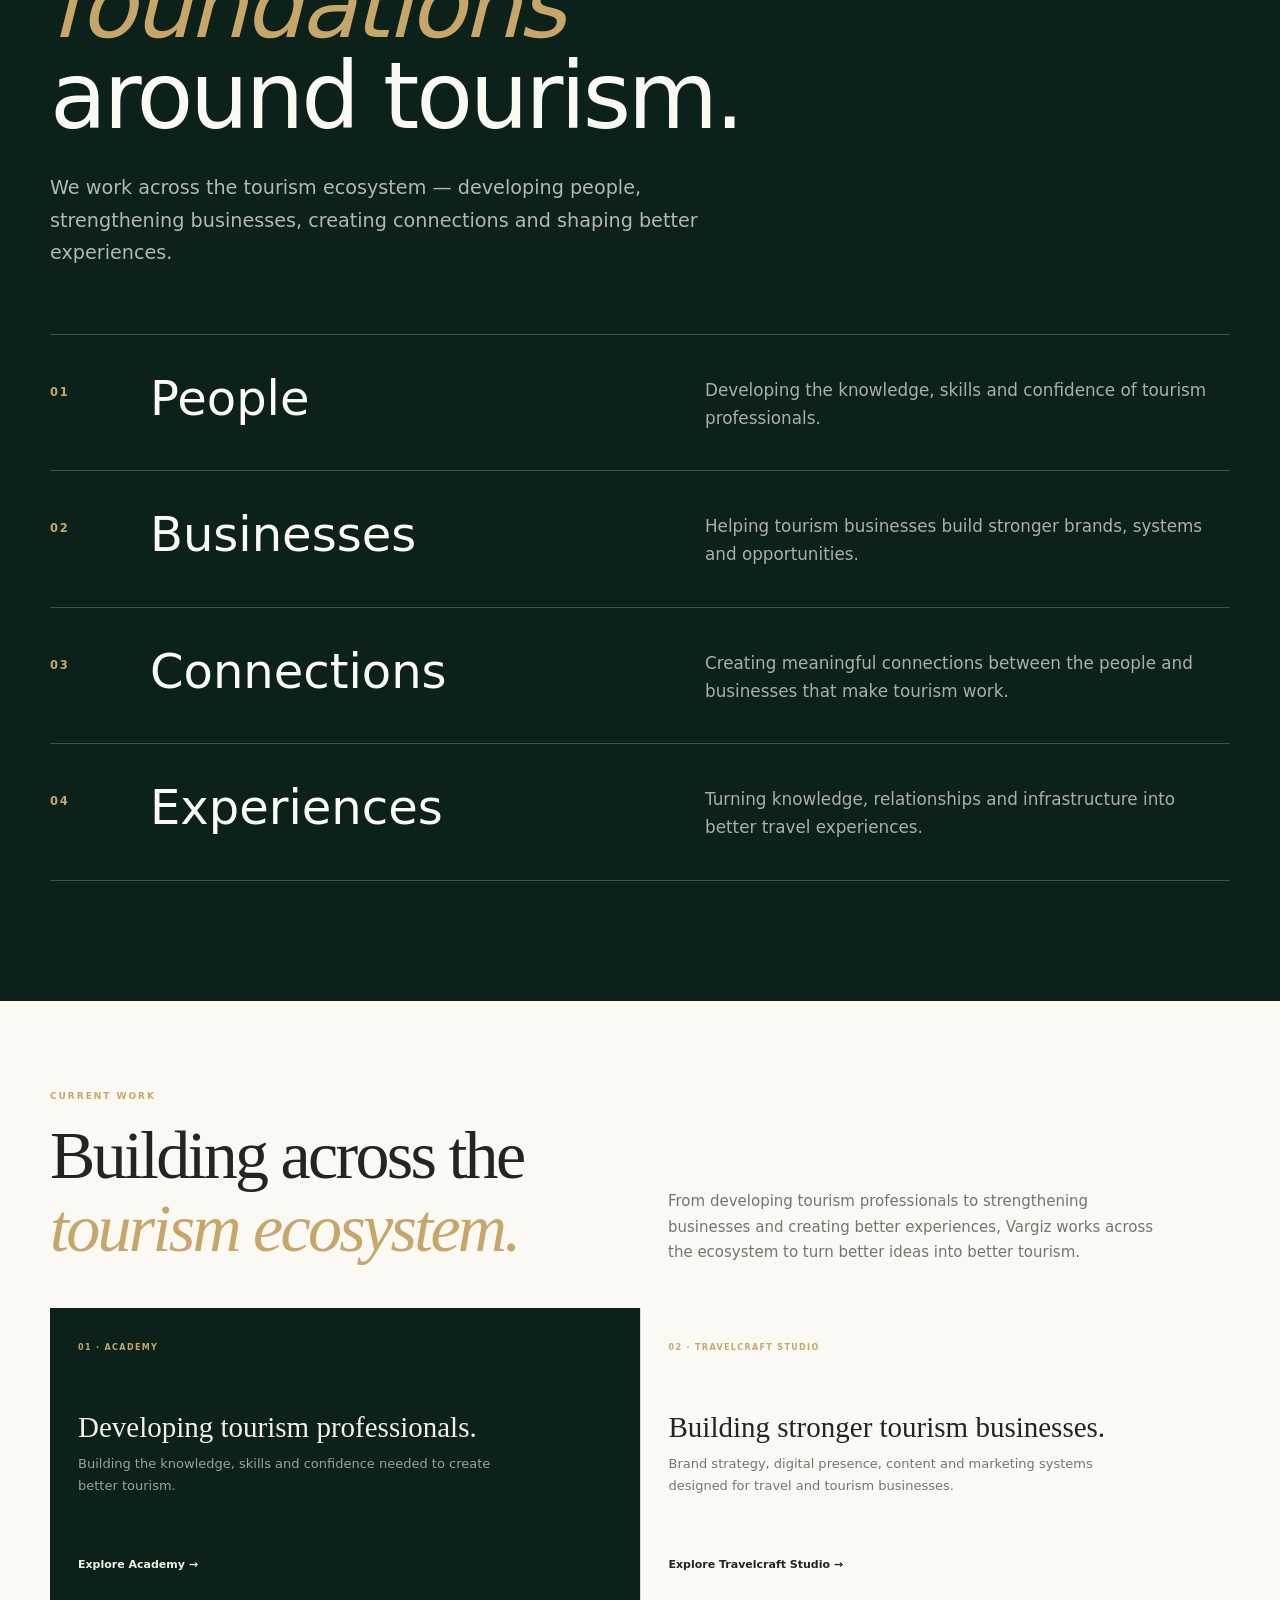
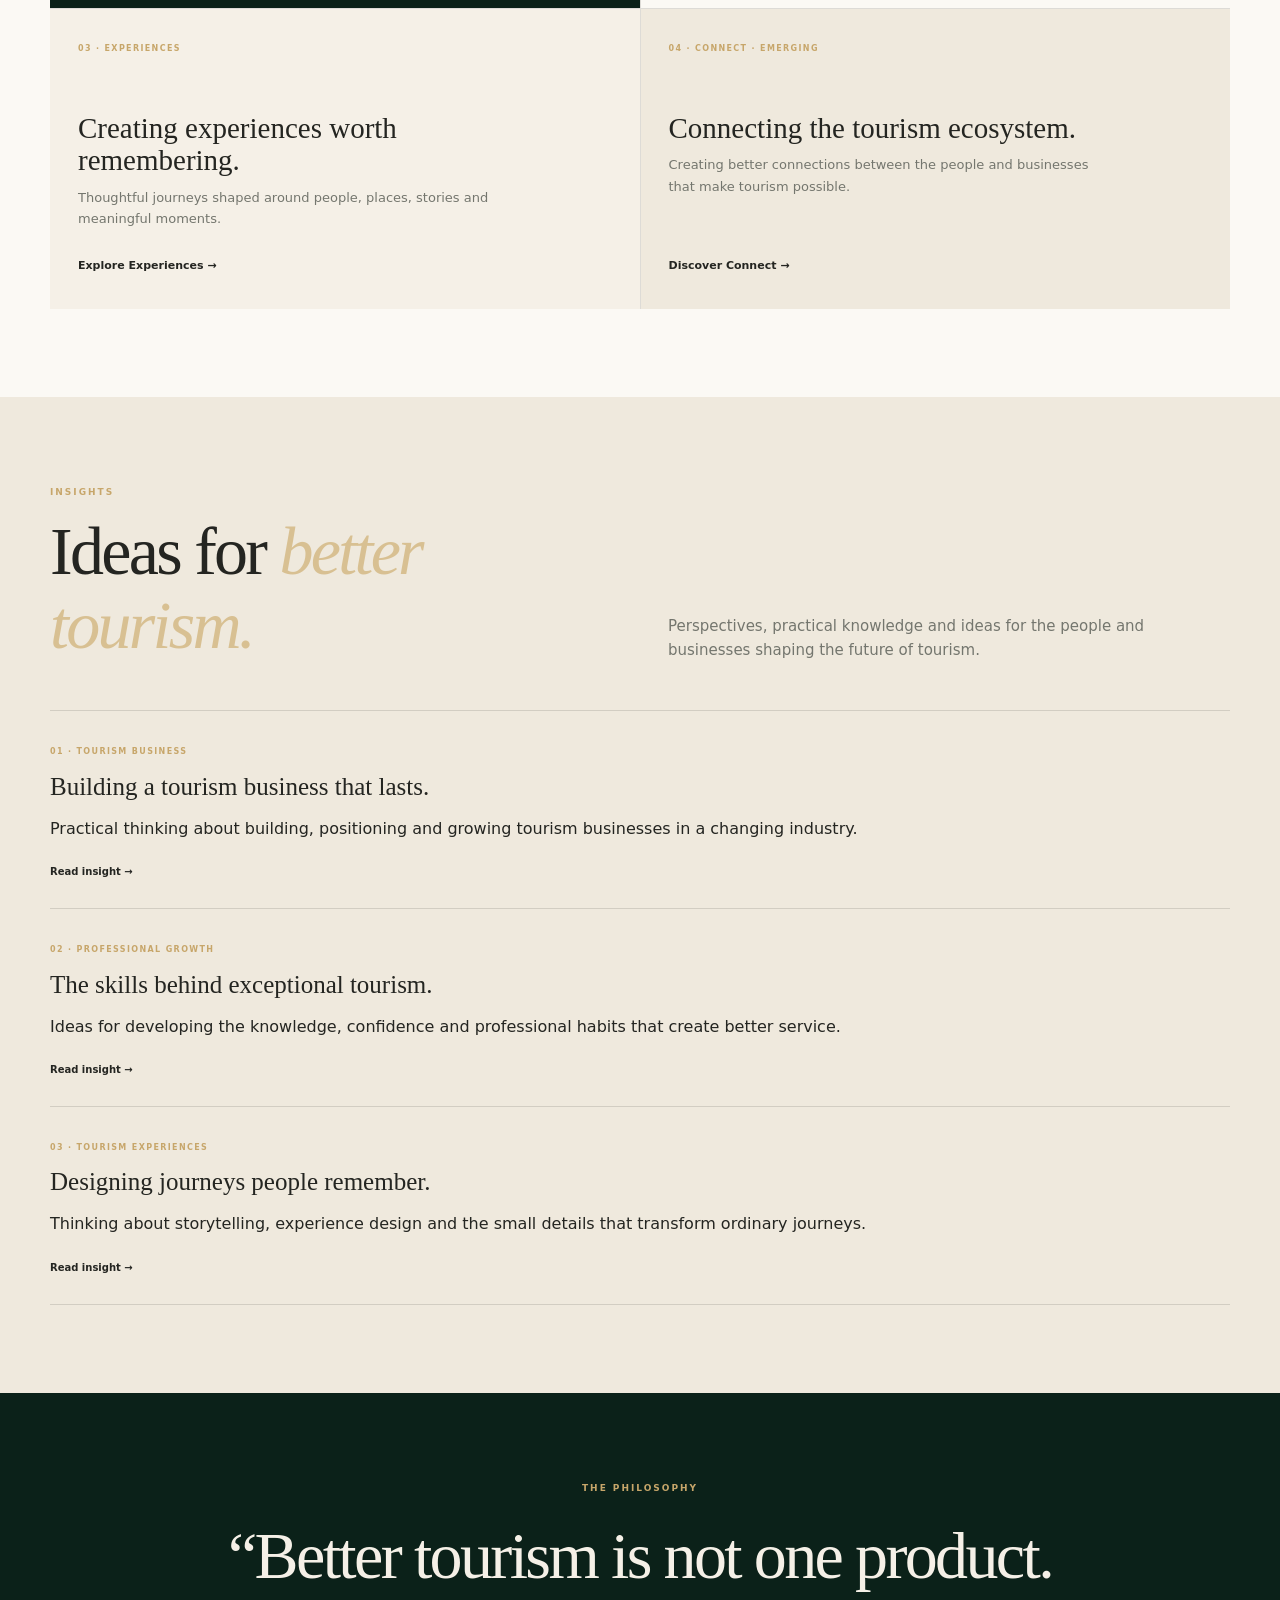
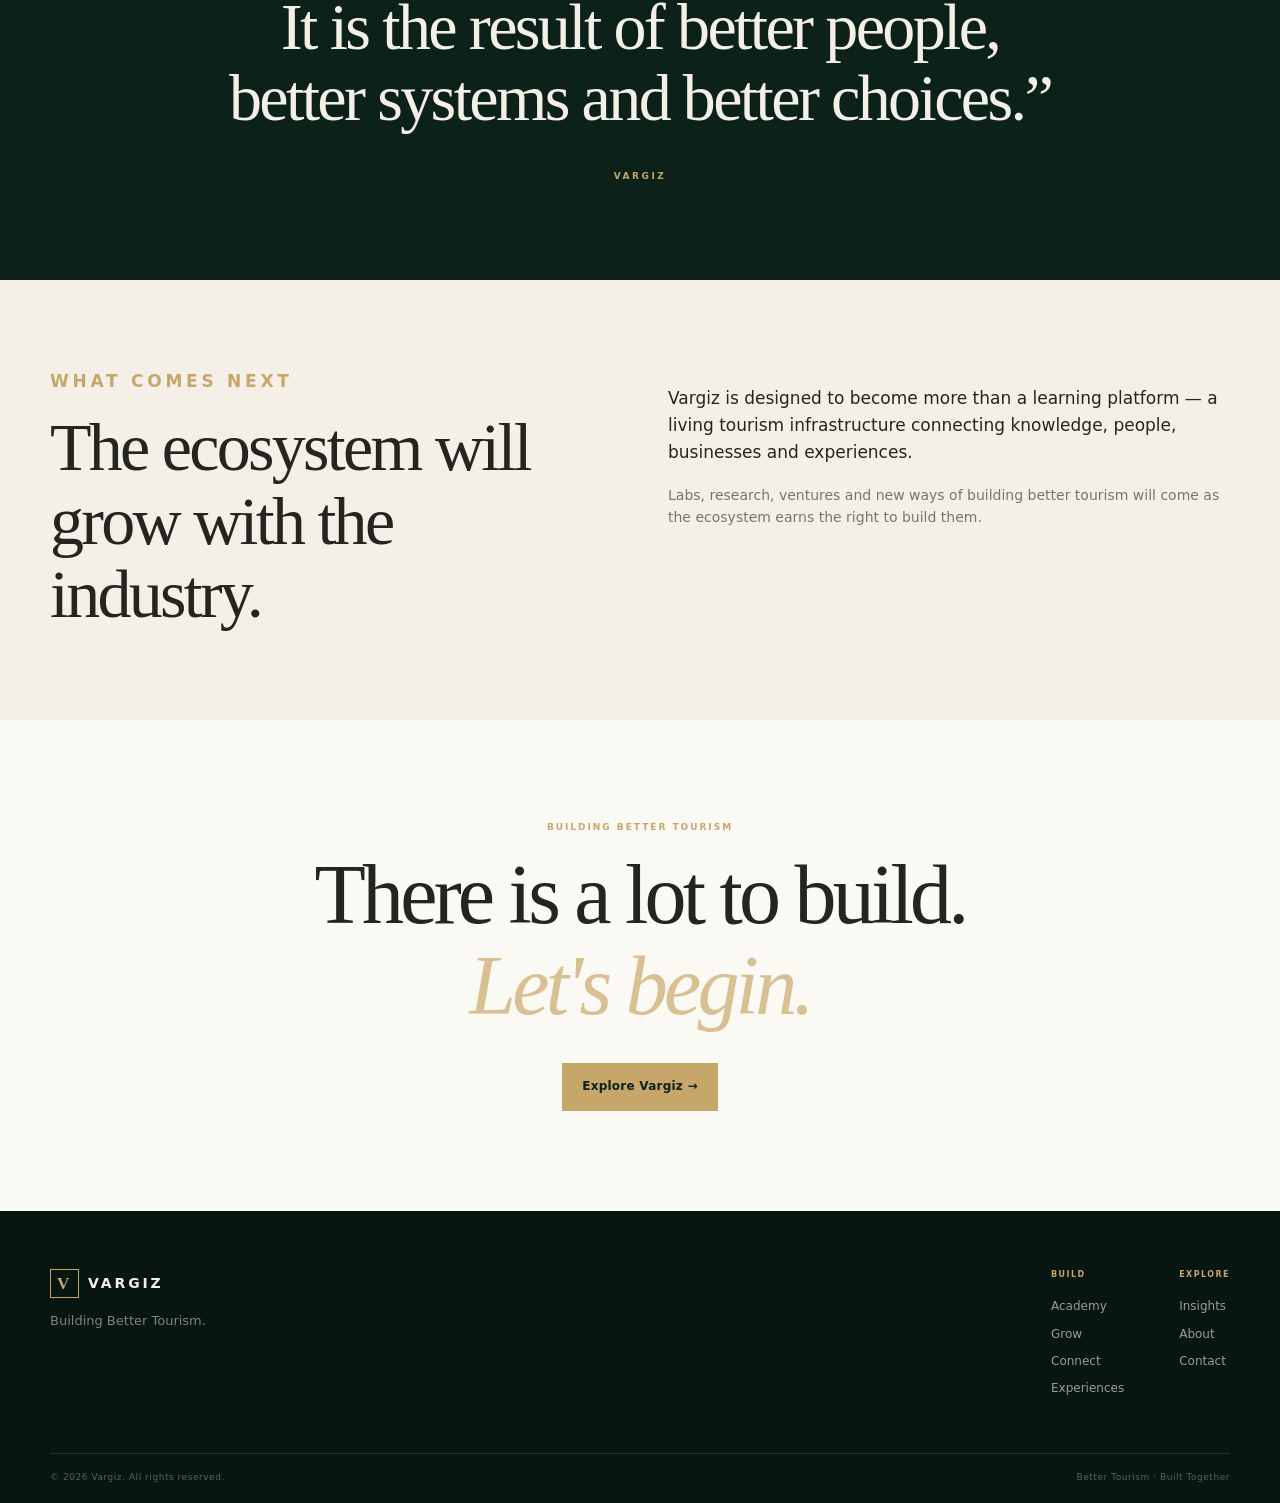
==== commit f7bd7d83: "Build section 6" ====
--- a/index.html
+++ b/index.html
@@ -326,20 +326,102 @@
   </div>
 
 </section>
-
-    <section id="insights" class="section insights-section">
-      <div class="container">
-        <div class="section-heading">
-          <div><p class="eyebrow">INSIGHTS</p><h2>Ideas for a<br>better industry.</h2></div>
-          <p>Practical thinking on tourism, experience design, marketing, business and the future of the industry.</p>
-        </div>
-        <div class="insight-list">
-          <article><span>01 · TOURISM</span><h3>Why better tourism is built, not simply marketed.</h3><a href="contact.html">Read when available →</a></article>
-          <article><span>02 · EXPERIENCE</span><h3>The small details that turn a good journey into a memorable one.</h3><a href="contact.html">Read when available →</a></article>
-          <article><span>03 · BUSINESS</span><h3>Building tourism businesses for trust, not just visibility.</h3><a href="contact.html">Read when available →</a></article>
-        </div>
-      </div>
-    </section>
+<!-- =====================================================
+     SECTION 6 — INSIGHTS
+     ===================================================== -->
+
+<section class="section insights-section" id="insights">
+
+  <div class="container">
+
+    <div class="section-heading">
+
+      <div>
+        <p class="eyebrow">INSIGHTS</p>
+
+        <h2>
+          Ideas for
+          <em>better tourism.</em>
+        </h2>
+      </div>
+
+      <p>
+        Perspectives, practical knowledge and ideas for the people
+        and businesses shaping the future of tourism.
+      </p>
+
+    </div>
+
+
+    <div class="insight-list">
+
+      <!-- Insight 01 -->
+      <article>
+
+        <span>01 · TOURISM BUSINESS</span>
+
+        <h3>
+          Building a tourism business that lasts.
+        </h3>
+
+        <p>
+          Practical thinking about building, positioning and
+          growing tourism businesses in a changing industry.
+        </p>
+
+        <a href="#">
+          Read insight →
+        </a>
+
+      </article>
+
+
+      <!-- Insight 02 -->
+      <article>
+
+        <span>02 · PROFESSIONAL GROWTH</span>
+
+        <h3>
+          The skills behind exceptional tourism.
+        </h3>
+
+        <p>
+          Ideas for developing the knowledge, confidence and
+          professional habits that create better service.
+        </p>
+
+        <a href="#">
+          Read insight →
+        </a>
+
+      </article>
+
+
+      <!-- Insight 03 -->
+      <article>
+
+        <span>03 · TOURISM EXPERIENCES</span>
+
+        <h3>
+          Designing journeys people remember.
+        </h3>
+
+        <p>
+          Thinking about storytelling, experience design and
+          the small details that transform ordinary journeys.
+        </p>
+
+        <a href="#">
+          Read insight →
+        </a>
+
+      </article>
+
+    </div>
+
+  </div>
+
+</section>
 
     <section class="section philosophy-section">
       <div class="container philosophy-inner">
--- a/css/style.css
+++ b/css/style.css
@@ -730,3 +730,107 @@
     display: none !important;
   }
 }
+/* =========================================================
+   SECTION 5 — CURRENT WORK
+   ========================================================= */
+
+.work-section {
+  background: var(--paper);
+}
+
+.work-section .section-heading {
+  margin-bottom: 42px;
+}
+
+.work-section .section-heading h2 em {
+  color: var(--gold);
+}
+
+.work-section .section-heading > p {
+  color: var(--muted);
+  line-height: 1.7;
+}
+
+.work-card {
+  position: relative;
+  overflow: hidden;
+  transition: transform .25s ease;
+}
+
+.work-card > span {
+  color: var(--gold);
+}
+
+.work-card h3 {
+  line-height: 1.12;
+}
+
+.work-card p {
+  line-height: 1.65;
+}
+
+.work-card a {
+  display: inline-block;
+}
+
+.work-academy {
+  background: var(--green);
+  color: var(--ivory);
+}
+
+.work-academy p {
+  color: rgba(245,240,231,.62);
+}
+
+.work-feature {
+  background: var(--ivory);
+}
+
+.work-future {
+  background: #efe9dd;
+}
+
+.work-future > span {
+  color: var(--gold);
+}
+
+
+/* Mobile */
+@media(max-width:760px) {
+
+  .work-section {
+    padding: 70px 0;
+  }
+
+  .work-section .section-heading {
+    gap: 22px;
+    margin-bottom: 35px;
+  }
+
+  .work-section .section-heading h2 {
+    font-size: clamp(40px,11vw,58px);
+    line-height: 1.02;
+  }
+
+  .work-grid {
+    grid-template-columns: 1fr;
+    gap: 1px;
+  }
+
+  .work-card {
+    min-height: 300px;
+    padding: 30px 24px;
+  }
+
+  .work-card h3 {
+    font-size: 28px;
+    margin-top: 48px;
+    max-width: 390px;
+  }
+
+  .work-card p {
+    font-size: 14px;
+    max-width: 390px;
+  }
+
+}
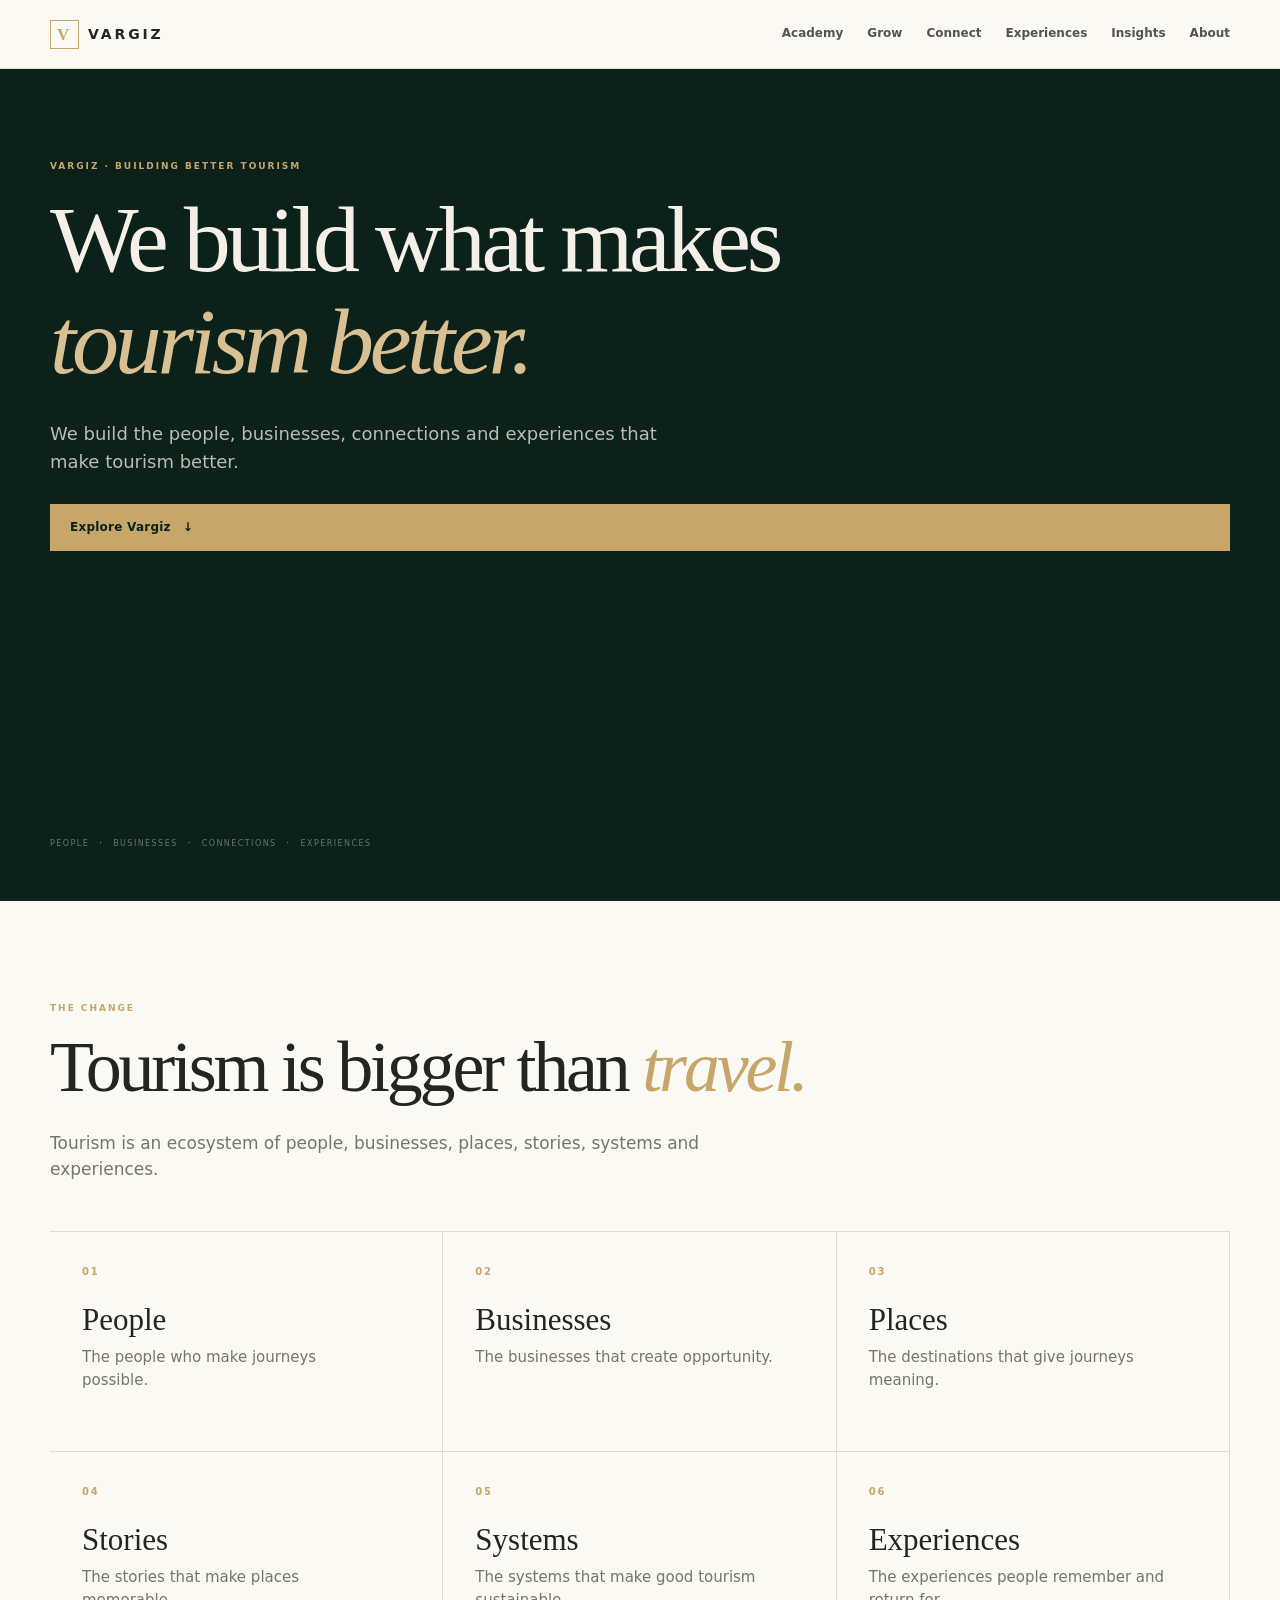
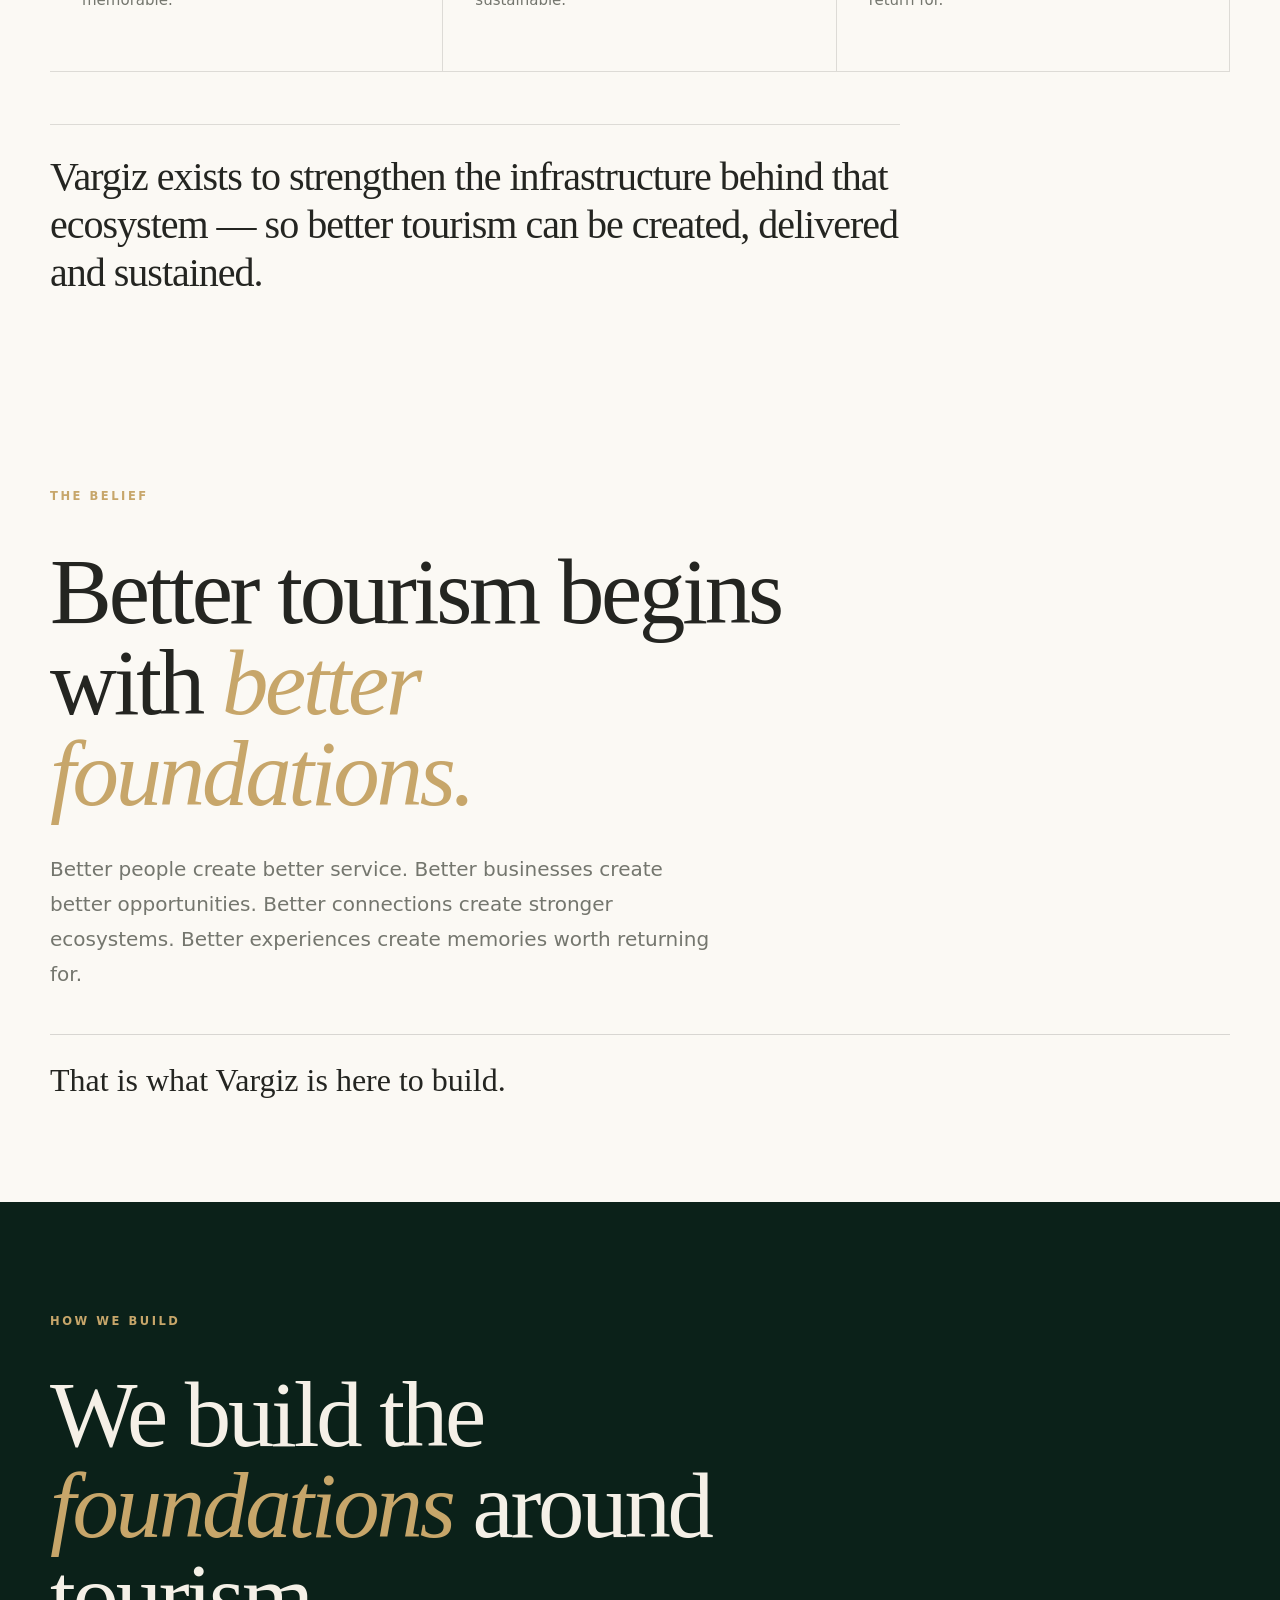
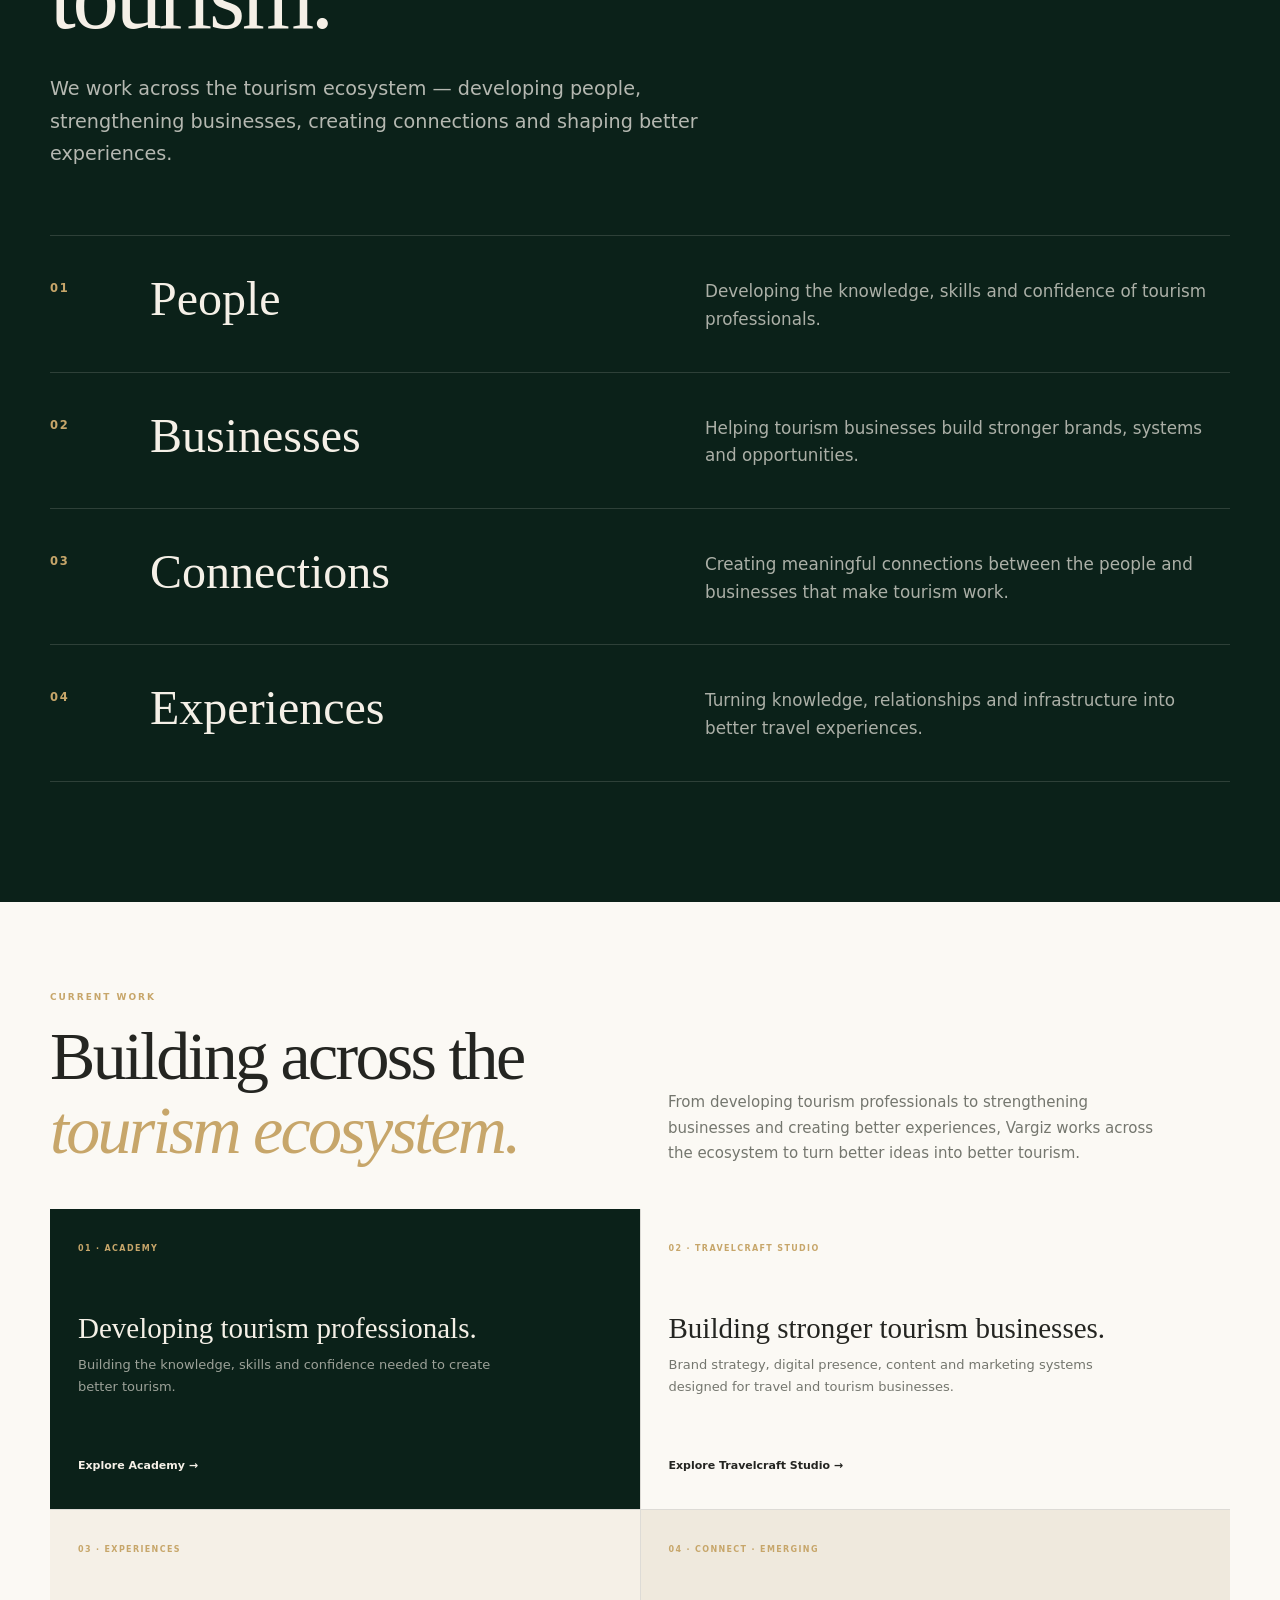
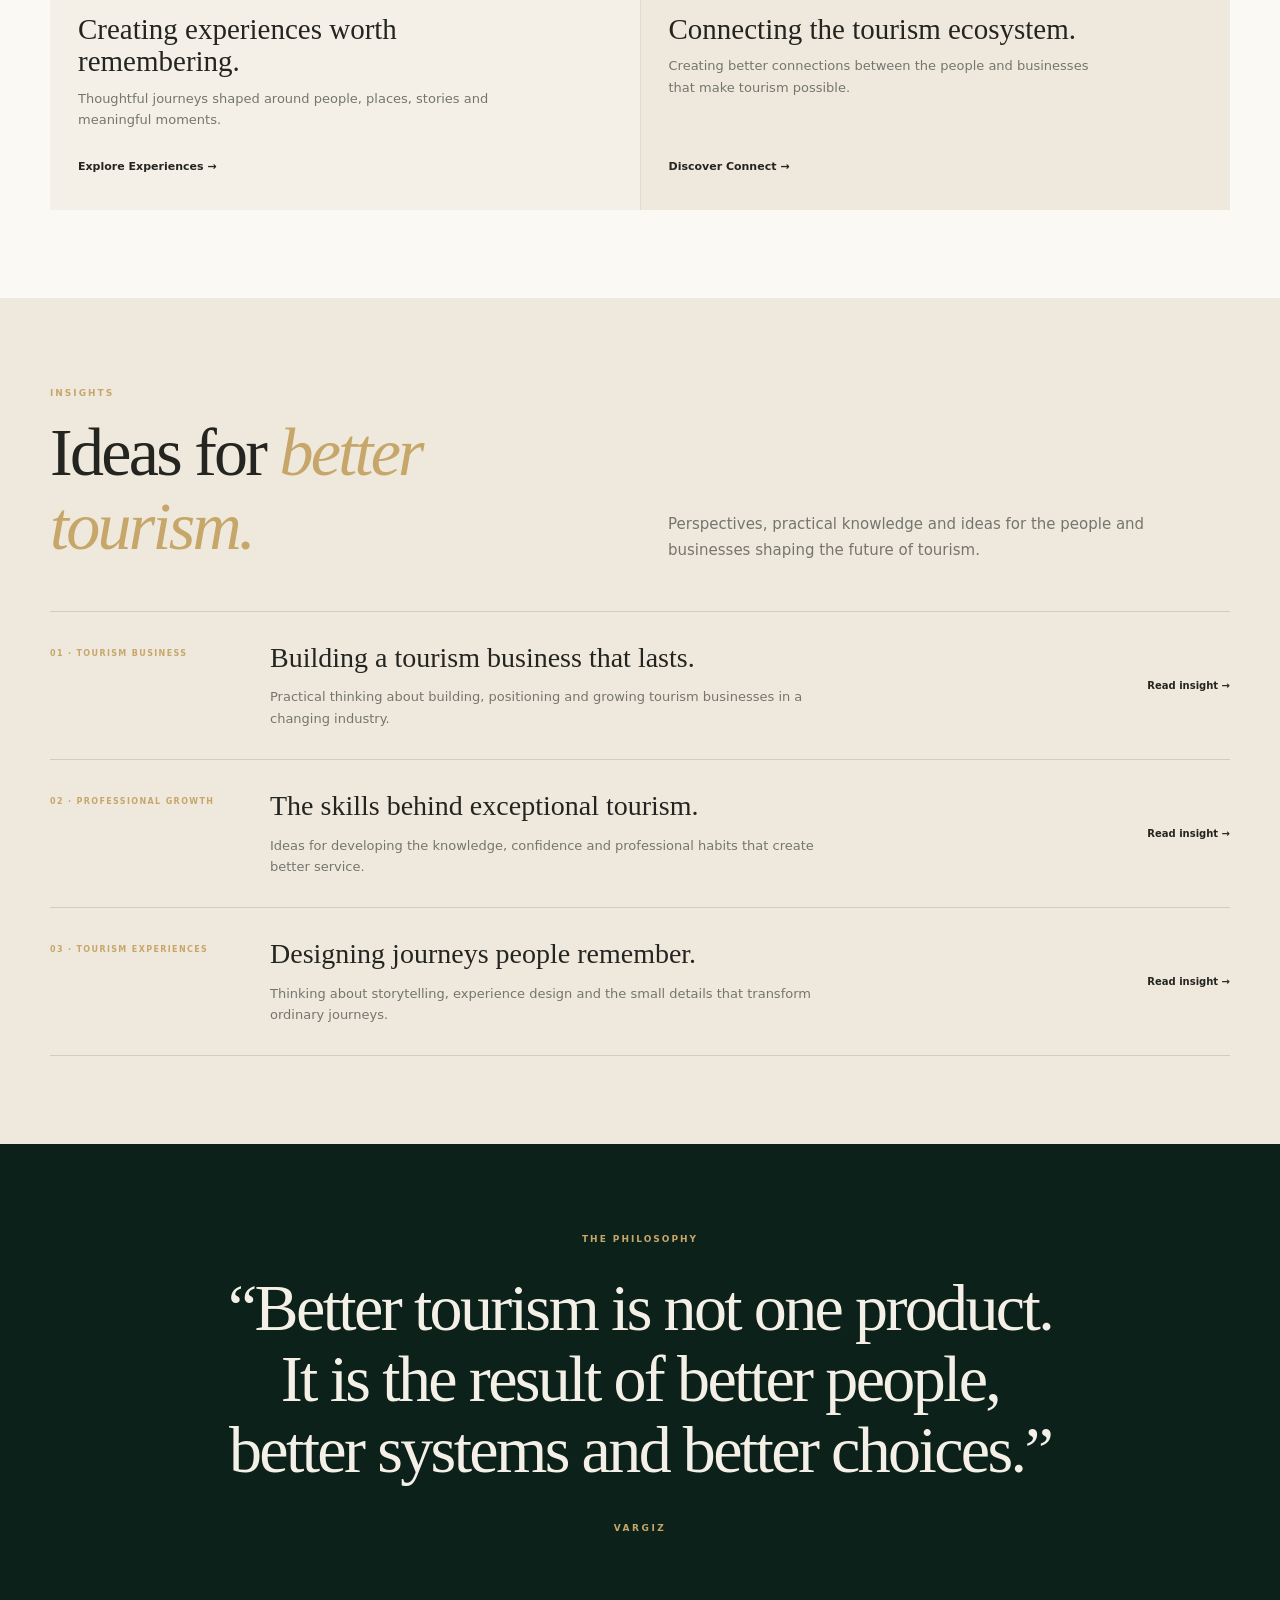
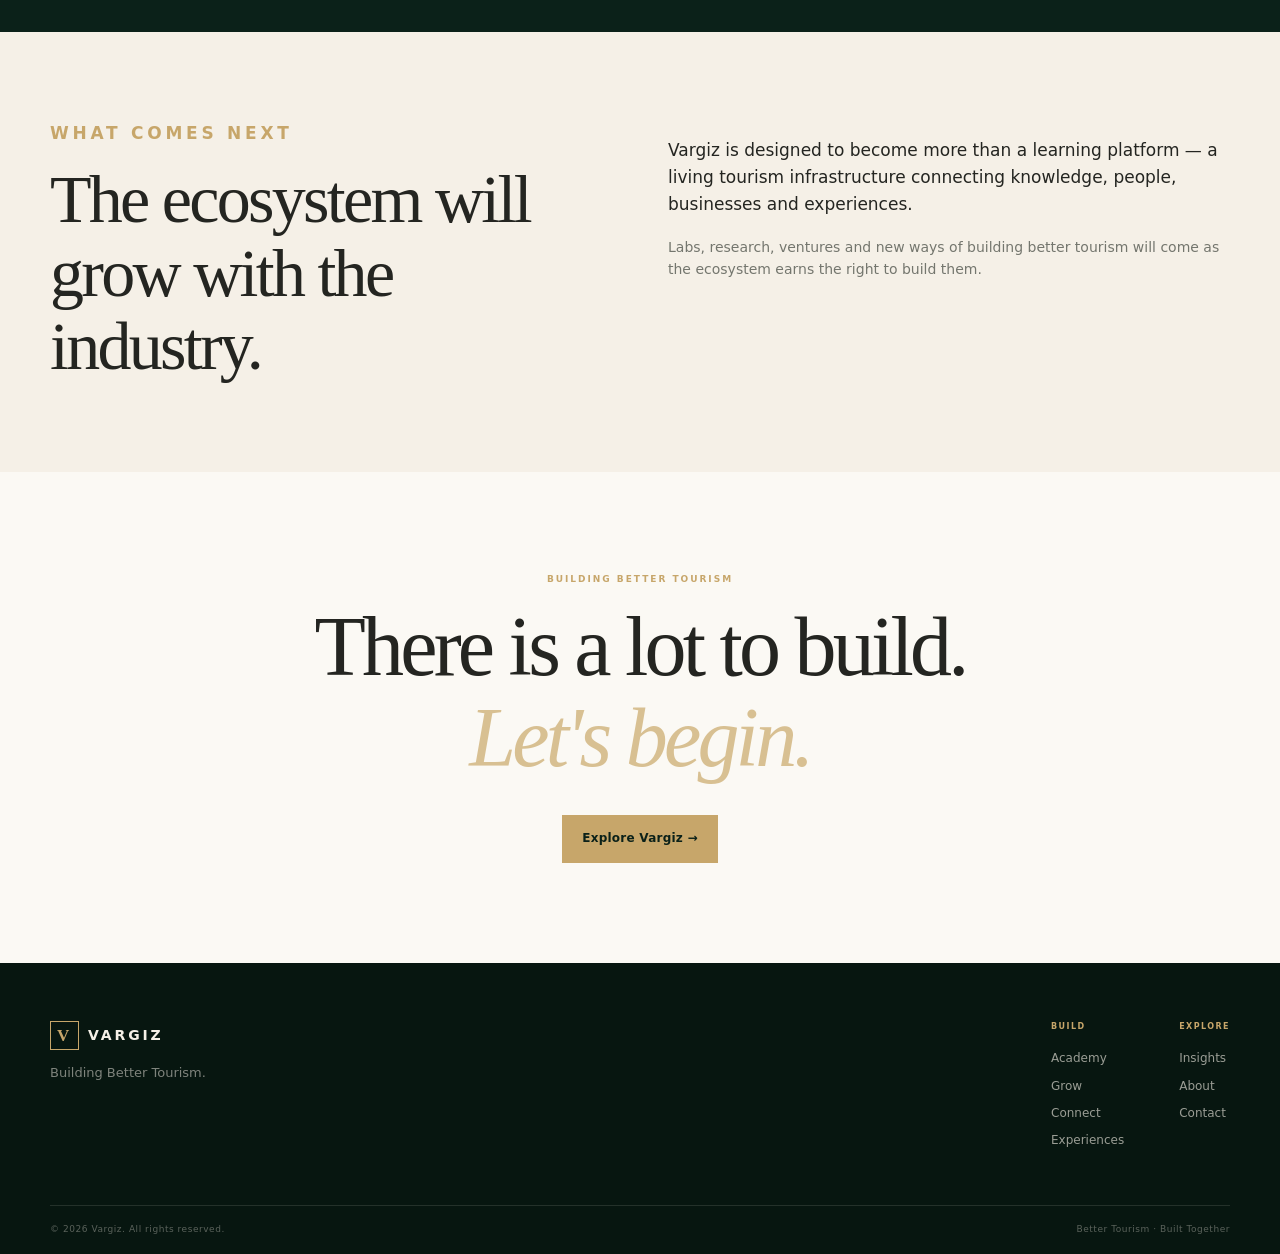
==== commit abb0517d: "Update index.html" ====
--- a/index.html
+++ b/index.html
@@ -26,7 +26,7 @@
         <span></span><span></span><span></span>
       </button>
       <nav id="site-nav" class="site-nav" aria-label="Primary navigation">
-        <a href="courses.html">Academy</a>
+        <a href="academy.html">Academy</a>
         <a href="#grow">Grow</a>
         <a href="#connect">Connect</a>
         <a href="#experiences">Experiences</a>
@@ -252,7 +252,7 @@
           to create better tourism.
         </p>
 
-        <a href="courses.html">
+        <a href="academy.html">
           Explore Academy →
         </a>
 
@@ -454,7 +454,7 @@
         <p>Building Better Tourism.</p>
       </div>
       <div class="footer-links">
-        <div><strong>BUILD</strong><a href="courses.html">Academy</a><a href="#grow">Grow</a><a href="#connect">Connect</a><a href="#experiences">Experiences</a></div>
+        <div><strong>BUILD</strong><a href="academy.html">Academy</a><a href="#grow">Grow</a><a href="#connect">Connect</a><a href="#experiences">Experiences</a></div>
         <div><strong>EXPLORE</strong><a href="#insights">Insights</a><a href="about.html">About</a><a href="contact.html">Contact</a></div>
       </div>
     </div>
--- a/css/style.css
+++ b/css/style.css
@@ -1,154 +1,306 @@
-:root{
-  --green:#0b2119;
-  --green-2:#12382a;
-  --green-3:#183f30;
-  --ivory:#f5f0e7;
-  --paper:#fbf9f4;
-  --gold:#c7a66a;
-  --gold-light:#d8c092;
-  --charcoal:#242521;
-  --muted:#74766e;
-  --line:rgba(36,37,33,.14);
-  --dark-line:rgba(245,240,231,.15);
-  --max:1180px;
-}
-*{box-sizing:border-box}
-html{scroll-behavior:smooth}
-body{margin:0;background:var(--paper);color:var(--charcoal);font-family:Inter,ui-sans-serif,system-ui,-apple-system,BlinkMacSystemFont,"Segoe UI",sans-serif;line-height:1.6}
-a{color:inherit;text-decoration:none}
-.container{width:min(calc(100% - 32px),var(--max));margin:auto}
-.skip-link{position:absolute;left:-999px}
-.skip-link:focus{left:16px;top:16px;z-index:99;background:#fff;padding:10px}
-.site-header{position:sticky;top:0;z-index:20;background:rgba(251,249,244,.94);backdrop-filter:blur(14px);border-bottom:1px solid var(--line)}
-.nav-wrap{min-height:68px;display:flex;align-items:center;justify-content:space-between}
-.brand{display:flex;align-items:center;gap:9px;font-weight:800;letter-spacing:.18em}
-.brand-mark{display:grid;place-items:center;width:29px;height:29px;border:1px solid var(--gold);color:var(--gold);font-family:Georgia,serif;font-size:17px}
-.brand-name{font-size:14px}
-.site-nav{display:flex;align-items:center;gap:24px;font-size:12px;font-weight:700}
-.site-nav a{opacity:.78}
-.site-nav a:hover{opacity:1}
-.menu-toggle{display:none;background:none;border:0;padding:8px}
-.menu-toggle span{display:block;width:23px;height:1px;background:var(--charcoal);margin:5px}
-
-.hero{background:var(--green);color:var(--ivory);overflow:hidden}
-.hero-inner{min-height:calc(100svh - 68px);padding:62px 0 20px;;display:flex;flex-direction:column;justify-content:center}
-.eyebrow{margin:0 0 16px;font-size:9px;letter-spacing:.22em;font-weight:800;color:var(--gold)}
-h1,h2,h3{margin:0;line-height:1.08}
-h1,h2{font-family:Georgia,"Times New Roman",serif;font-weight:400}
-h1{font-size:clamp(52px,11vw,94px);max-width:900px;letter-spacing:-.045em}
-h1 em,h2 em{color:var(--gold-light);font-style:italic}
-.hero-lead{max-width:650px;font-size:18px;line-height:1.55;color:rgba(245,240,231,.75);margin:28px 0 28px}
-.button{display:inline-flex;align-items:center;gap:12px;padding:14px 20px;font-size:12px;font-weight:800;letter-spacing:.02em}
-.button-primary{background:var(--gold);color:var(--green)}
-.button-primary:hover{background:var(--gold-light)}
-.hero-signature{margin-top:auto;padding-top:60px;display:flex;flex-wrap:wrap;gap:10px;font-size:8px;letter-spacing:.18em;color:rgba(245,240,231,.4)}
-.hero-signature i{font-style:normal;color:var(--gold)}
-
-.section{padding:88px 0}
-.change-section{background:var(--paper)}
-.statement-grid,.belief-grid,.future-grid{display:grid;grid-template-columns:1fr 1fr;gap:56px}
-.statement-grid h2,.belief-grid h2,.future-grid h2{font-size:clamp(40px,6vw,68px);letter-spacing:-.04em}
-.statement-grid p,.belief-copy p,.future-grid p{font-size:17px;max-width:560px}
-.muted{color:var(--muted)!important;font-size:14px!important}
-.belief-section{background:var(--ivory)}
-.belief-copy{padding-top:8px}
-
-.build-section{background:var(--green);color:var(--ivory)}
-.section-heading{display:grid;grid-template-columns:1fr 1fr;gap:56px;align-items:end;margin-bottom:48px}
-.section-heading h2{font-size:clamp(40px,6vw,68px);letter-spacing:-.04em}
-.section-heading>p{max-width:500px;color:rgba(245,240,231,.64);margin:0;font-size:15px}
-.build-list{border-top:1px solid var(--dark-line)}
-.build-item{display:grid;grid-template-columns:54px 1fr 30px;gap:18px;align-items:start;padding:27px 0;border-bottom:1px solid var(--dark-line)}
-.build-number{color:var(--gold);font-size:10px;letter-spacing:.15em;padding-top:5px}
-.build-item h3{font-family:Georgia,serif;font-weight:400;font-size:30px}
-.build-item h3 small{font-family:Inter,ui-sans-serif,sans-serif;font-size:8px;letter-spacing:.14em;color:var(--gold);font-weight:800}
-.build-item p{margin:8px 0 0;color:rgba(245,240,231,.58);font-size:13px;max-width:620px}
-.arrow{color:var(--gold);font-size:18px;padding-top:1px}
-.build-item-future{opacity:.68}
-.future-label{font-size:8px;letter-spacing:.14em;color:var(--gold);padding-top:5px}
-
-.work-section{background:var(--paper)}
-.work-section .section-heading>p,.insights-section .section-heading>p{color:var(--muted)}
-.work-grid{display:grid;grid-template-columns:repeat(2,1fr);gap:1px;background:var(--line)}
-.work-card{background:var(--paper);padding:34px 28px;min-height:300px;display:flex;flex-direction:column}
-.work-card>span,.insight-list span{font-size:8px;letter-spacing:.17em;color:var(--gold);font-weight:800}
-.work-card h3{font-family:Georgia,serif;font-weight:400;font-size:29px;margin:56px 0 10px;max-width:440px}
-.work-card p{font-size:13px;color:var(--muted);max-width:450px;margin:0}
-.work-card a{margin-top:auto;padding-top:25px;font-size:11px;font-weight:800}
-.work-academy{background:var(--green);color:var(--ivory)}
-.work-academy p{color:rgba(245,240,231,.6)}
-.work-feature{background:var(--ivory)}
-
-.insights-section{background:#efe9dd}
-.insight-list{border-top:1px solid var(--line)}
-.insight-list article{padding:25px 0;border-bottom:1px solid var(--line)}
-.insight-list h3{font-family:Georgia,serif;font-weight:400;font-size:25px;max-width:720px;margin:11px 0 13px}
-.insight-list a{font-size:10px;font-weight:800}
-
-.philosophy-section{background:var(--green);color:var(--ivory);text-align:center}
-.philosophy-inner{max-width:900px}
-.philosophy-inner blockquote{font-family:Georgia,"Times New Roman",serif;font-size:clamp(34px,6vw,66px);line-height:1.08;letter-spacing:-.04em;margin:25px auto 35px}
-.philosophy-mark{font-size:9px;letter-spacing:.28em;color:var(--gold);font-weight:800}
-
-.future-section{background:var(--ivory)}
-.future-grid{align-items:start}
-
-.final-cta{background:var(--paper);text-align:center;padding:100px 0}
-.final-cta-inner{max-width:850px}
-.final-cta h2{font-size:clamp(48px,8vw,84px);letter-spacing:-.045em;margin-bottom:32px}
-
-.site-footer{background:#071610;color:var(--ivory);padding:58px 0 18px}
-.footer-top{display:flex;justify-content:space-between;gap:50px}
-.footer-brand{display:inline-flex}
-.footer-top p{color:rgba(245,240,231,.5);font-size:13px}
-.footer-links{display:flex;gap:55px}
-.footer-links div{display:flex;flex-direction:column;gap:8px;font-size:12px}
-.footer-links strong{font-size:8px;letter-spacing:.18em;color:var(--gold);margin-bottom:8px}
-.footer-links a{color:rgba(245,240,231,.62)}
-.footer-bottom{margin-top:55px;padding-top:16px;border-top:1px solid rgba(245,240,231,.12);display:flex;justify-content:space-between;gap:15px;color:rgba(245,240,231,.35);font-size:9px;letter-spacing:.06em}
-
-@media(max-width:760px){
-  .site-nav{display:none;position:absolute;left:0;right:0;top:68px;background:var(--paper);padding:13px 16px 18px;border-bottom:1px solid var(--line);flex-direction:column;align-items:stretch;gap:0}
-  .site-nav.open{display:flex}
-  .site-nav a{padding:12px 4px}
-  .menu-toggle{display:block}
-  .hero-inner{min-height:calc(100svh - 68px);padding:62px 0 28px}
-  .hero-lead{font-size:16px}
-  .hero-signature{padding-top:50px;line-height:1.8}
-  .section{padding:70px 0}
-  .statement-grid,.belief-grid,.future-grid,.section-heading{grid-template-columns:1fr;gap:25px}
-  .section-heading{margin-bottom:34px}
-  .section-heading h2,.statement-grid h2,.belief-grid h2,.future-grid h2{font-size:clamp(39px,11vw,58px)}
-  .build-item{grid-template-columns:35px 1fr 22px;padding:24px 0}
-  .build-item h3{font-size:25px}
-  .build-item h3 small{display:block;margin-top:6px}
-  .build-item p{font-size:13px}
-  .work-grid{grid-template-columns:1fr}
-  .work-card{min-height:280px;padding:30px 23px}
-  .work-card h3{font-size:27px;margin-top:50px}
-  .insight-list h3{font-size:23px}
-  .philosophy-inner blockquote{font-size:40px}
-  .footer-top{flex-direction:column}
-  .footer-links{gap:40px}
-  .footer-bottom{flex-direction:column}
-}
-@media(min-width:761px){
-  .build-item:hover{padding-left:10px;padding-right:10px;background:rgba(255,255,255,.025)}
-  .work-card:hover{transform:translateY(-2px)}
-}
-
-/* =========================================
-   SECTION 02 — THE CHANGE
-   ========================================= */
-
-.  /* =========================================
-   SECTION 02 — THE CHANGE
-   MOBILE REFINEMENT
-   ========================================= */
+:root {
+  --green: #0b2119;
+  --green-2: #12382a;
+  --green-3: #183f30;
+
+  --ivory: #f5f0e7;
+  --paper: #fbf9f4;
+
+  --gold: #c7a66a;
+  --gold-light: #d8c092;
+
+  --charcoal: #242521;
+  --muted: #74766e;
+
+  --line: rgba(36, 37, 33, 0.14);
+  --dark-line: rgba(245, 240, 231, 0.15);
+
+  --serif: Georgia, "Times New Roman", serif;
+  --sans: Inter, ui-sans-serif, system-ui, -apple-system,
+          BlinkMacSystemFont, "Segoe UI", sans-serif;
+
+  --max: 1180px;
+}
+
+
+/* =========================================================
+   GLOBAL
+   ========================================================= */
+
+* {
+  box-sizing: border-box;
+}
+
+html {
+  scroll-behavior: smooth;
+}
+
+body {
+  margin: 0;
+  background: var(--paper);
+  color: var(--charcoal);
+  font-family: var(--sans);
+  line-height: 1.6;
+}
+
+a {
+  color: inherit;
+  text-decoration: none;
+}
+
+img,
+svg,
+video {
+  max-width: 100%;
+}
+
+.container {
+  width: min(calc(100% - 32px), var(--max));
+  margin: 0 auto;
+}
+
+.skip-link {
+  position: absolute;
+  left: -999px;
+}
+
+.skip-link:focus {
+  left: 16px;
+  top: 16px;
+  z-index: 99;
+  background: #fff;
+  padding: 10px;
+}
+
+
+/* =========================================================
+   HEADER
+   ========================================================= */
+
+.site-header {
+  position: sticky;
+  top: 0;
+  z-index: 20;
+
+  background: rgba(251, 249, 244, 0.94);
+  backdrop-filter: blur(14px);
+
+  border-bottom: 1px solid var(--line);
+}
+
+.nav-wrap {
+  min-height: 68px;
+
+  display: flex;
+  align-items: center;
+  justify-content: space-between;
+}
+
+.brand {
+  display: flex;
+  align-items: center;
+  gap: 9px;
+
+  font-weight: 800;
+  letter-spacing: 0.18em;
+}
+
+.brand-mark {
+  display: grid;
+  place-items: center;
+
+  width: 29px;
+  height: 29px;
+
+  border: 1px solid var(--gold);
+  color: var(--gold);
+
+  font-family: var(--serif);
+  font-size: 17px;
+}
+
+.brand-name {
+  font-size: 14px;
+}
+
+.site-nav {
+  display: flex;
+  align-items: center;
+  gap: 24px;
+
+  font-size: 12px;
+  font-weight: 700;
+}
+
+.site-nav a {
+  opacity: 0.78;
+}
+
+.site-nav a:hover {
+  opacity: 1;
+}
+
+.menu-toggle {
+  display: none;
+
+  background: none;
+  border: 0;
+  padding: 8px;
+}
+
+.menu-toggle span {
+  display: block;
+
+  width: 23px;
+  height: 1px;
+
+  background: var(--charcoal);
+
+  margin: 5px;
+}
+
+
+/* =========================================================
+   TYPOGRAPHY
+   ========================================================= */
+
+h1,
+h2,
+h3 {
+  margin: 0;
+  line-height: 1.08;
+}
+
+h1,
+h2 {
+  font-family: var(--serif);
+  font-weight: 400;
+}
+
+h1 em,
+h2 em {
+  color: var(--gold-light);
+  font-style: italic;
+}
+
+.eyebrow {
+  margin: 0 0 16px;
+
+  font-size: 9px;
+  letter-spacing: 0.22em;
+  font-weight: 800;
+
+  color: var(--gold);
+}
+
+.muted {
+  color: var(--muted) !important;
+  font-size: 14px !important;
+}
+
+
+/* =========================================================
+   BUTTONS
+   ========================================================= */
+
+.button {
+  display: inline-flex;
+  align-items: center;
+  gap: 12px;
+
+  padding: 14px 20px;
+
+  font-size: 12px;
+  font-weight: 800;
+  letter-spacing: 0.02em;
+}
+
+.button-primary {
+  background: var(--gold);
+  color: var(--green);
+}
+
+.button-primary:hover {
+  background: var(--gold-light);
+}
+
+
+/* =========================================================
+   SECTION BASE
+   ========================================================= */
+
+.section {
+  padding: 88px 0;
+}
+
+
+/* =========================================================
+   SECTION 1 — HERO
+   ========================================================= */
+
+.hero {
+  background: var(--green);
+  color: var(--ivory);
+  overflow: hidden;
+}
+
+.hero-inner {
+  min-height: calc(100svh - 68px);
+
+  padding: 62px 0 20px;
+
+  display: flex;
+  flex-direction: column;
+  justify-content: center;
+}
+
+.hero h1 {
+  max-width: 900px;
+
+  font-size: clamp(52px, 11vw, 94px);
+  letter-spacing: -0.045em;
+}
+
+.hero-lead {
+  max-width: 650px;
+
+  margin: 28px 0;
+
+  font-size: 18px;
+  line-height: 1.55;
+
+  color: rgba(245, 240, 231, 0.75);
+}
+
+.hero-signature {
+  margin-top: auto;
+  padding-top: 50px;
+
+  display: flex;
+  flex-wrap: wrap;
+  gap: 10px;
+
+  font-size: 8px;
+  line-height: 1.8;
+  letter-spacing: 0.18em;
+
+  color: rgba(245, 240, 231, 0.4);
+}
+
+.hero-signature i {
+  font-style: normal;
+  color: var(--gold);
+}
+
+
+/* =========================================================
+   SECTION 2 — THE CHANGE
+   ========================================================= */
 
 .change-section {
   background: var(--paper);
   color: var(--charcoal);
+
   padding: 52px 0;
 }
 
@@ -157,119 +309,97 @@
 }
 
 .change-intro h2 {
-  font-family: Georgia, "Times New Roman", serif;
   font-size: clamp(45px, 11vw, 72px);
+
   line-height: 1.02;
   letter-spacing: -0.045em;
-  font-weight: 400;
-  margin: 0;
 }
 
 .change-intro h2 em {
   color: var(--gold);
-  font-style: italic;
 }
 
 .change-lead {
   max-width: 650px;
+
   margin: 25px 0 0;
+
   font-size: 17px;
   line-height: 1.55;
+
   color: var(--muted);
 }
-
-
-/* Ecosystem */
 
 .ecosystem-grid {
   display: grid;
   grid-template-columns: 1fr;
+
   gap: 0;
+
   margin-top: 48px;
+
   border-top: 1px solid var(--line);
 }
 
 .ecosystem-card {
   background: var(--paper);
+
   min-height: 0;
+
   padding: 25px 0 28px;
+
   border-bottom: 1px solid var(--line);
 }
 
 .ecosystem-number {
   display: block;
-  color: var(--gold);
+
+  color: var(--gold);
+
   font-size: 10px;
   font-weight: 800;
   letter-spacing: 0.18em;
 }
 
 .ecosystem-card h3 {
-  font-family: Georgia, "Times New Roman", serif;
+  margin: 24px 0 10px;
+
+  font-family: var(--serif);
   font-size: 31px;
+  font-weight: 400;
   line-height: 1.05;
-  font-weight: 400;
-  margin: 24px 0 10px;
 }
 
 .ecosystem-card p {
+  max-width: 300px;
+
   margin: 0;
+
   color: var(--muted);
+
   font-size: 15px;
   line-height: 1.5;
-  max-width: 300px;
-}
-
-
-/* Closing statement */
+}
 
 .change-closing {
+  max-width: 850px;
+
   margin-top: 52px;
   padding-top: 28px;
+
   border-top: 1px solid var(--line);
-  max-width: 850px;
 }
 
 .change-closing p {
   margin: 0;
-  font-family: Georgia, "Times New Roman", serif;
+
+  font-family: var(--serif);
   font-size: clamp(26px, 6vw, 40px);
   line-height: 1.2;
   letter-spacing: -0.025em;
 }
 
 
-/* Desktop */
-
-@media (min-width: 681px) {
-
-  .change-section {
-    padding: 100px 0;
-  }
-
-  .ecosystem-grid {
-    grid-template-columns: repeat(2, 1fr);
-  }
-
-  .ecosystem-card {
-    padding: 32px;
-    min-height: 220px;
-    border-right: 1px solid var(--line);
-  }
-
-}
-
-/* Large desktop */
-
-@media (min-width: 1000px) {
-
-  .ecosystem-grid {
-    grid-template-columns: repeat(3, 1fr);
-  }
-
-}
-  
-
 /* =========================================================
    SECTION 3 — THE BELIEF
    ========================================================= */
@@ -277,17 +407,19 @@
 .belief-section {
   background: var(--paper);
   color: var(--charcoal);
+
   padding: 56px 0 64px;
 }
 
 .belief-section .container {
-  width: min(100% - 48px, 1180px);
-  margin: 0 auto;
+  width: min(calc(100% - 48px), var(--max));
 }
 
 .belief-section .section-label {
   margin-bottom: 34px;
-  color: var(--gold);
+
+  color: var(--gold);
+
   font-family: var(--sans);
   font-size: 0.72rem;
   font-weight: 700;
@@ -297,10 +429,11 @@
 
 .belief-title {
   max-width: 760px;
-  margin: 0;
+
   font-family: var(--serif);
   font-size: clamp(2.7rem, 10vw, 5.8rem);
   font-weight: 400;
+
   line-height: 0.98;
   letter-spacing: -0.035em;
 }
@@ -317,7 +450,9 @@
 
 .belief-copy p {
   margin: 0;
+
   color: var(--muted);
+
   font-family: var(--sans);
   font-size: 1.15rem;
   line-height: 1.75;
@@ -326,68 +461,48 @@
 .belief-divider {
   width: 100%;
   height: 1px;
+
   margin: 42px 0 24px;
+
   background: rgba(35, 35, 32, 0.16);
 }
 
 .belief-closing {
   max-width: 620px;
+
   margin: 0;
+
   color: var(--charcoal);
+
   font-family: var(--serif);
   font-size: 1.65rem;
   line-height: 1.35;
 }
 
-/* Desktop refinement */
-@media (min-width: 768px) {
-  .belief-section {
-    padding: 90px 0 100px;
-  }
-
-  .belief-section .container {
-    width: min(100% - 80px, 1180px);
-  }
-
-  .belief-section .section-label {
-    margin-bottom: 42px;
-  }
-
-  .belief-copy p {
-    font-size: 1.25rem;
-  }
-
-  .belief-closing {
-    font-size: 2rem;
-  }
-}
 
 /* =========================================================
    SECTION 4 — HOW WE BUILD
    ========================================================= */
 
-  /* =========================================================
-   SECTION 4 — HOW WE BUILD
-   ========================================================= */
-
 .build-section {
-  background: var(--green, #002d25);
-  color: var(--paper, #f7f3eb);
+  background: var(--green);
+  color: var(--ivory);
+
   padding: 64px 0 72px;
+
   overflow: hidden;
 }
 
 .build-section .container {
   width: calc(100% - 48px);
-  max-width: 1180px;
-  margin: 0 auto;
-}
-
-/* Section label */
+  max-width: var(--max);
+}
 
 .build-section .section-label {
   margin: 0 0 28px;
-  color: var(--gold, #c9a45c);
+
+  color: var(--gold);
+
   font-family: var(--sans);
   font-size: 0.72rem;
   font-weight: 700;
@@ -395,84 +510,87 @@
   text-transform: uppercase;
 }
 
-/* Main heading */
-
-.build-section .build-title {
+.build-title {
   max-width: 760px;
-  margin: 0;
-  color: var(--paper, #f7f3eb);
+
+  color: var(--ivory);
+
   font-family: var(--serif);
   font-size: clamp(2.7rem, 10vw, 5.8rem);
   font-weight: 400;
+
   line-height: 0.98;
   letter-spacing: -0.035em;
 }
 
-.build-section .build-title em {
-  color: var(--gold, #c9a45c);
+.build-title em {
+  color: var(--gold);
   font-style: italic;
 }
 
-/* Introduction */
-
-.build-section .build-intro {
+.build-intro {
   max-width: 680px;
+
   margin: 30px 0 0;
+
   color: rgba(247, 243, 235, 0.72);
+
   font-family: var(--sans);
   font-size: 1.08rem;
   line-height: 1.7;
 }
 
-/* List */
-
-.build-section .build-list {
+.build-list {
   width: 100%;
+
   margin-top: 48px;
-  border-top: 1px solid rgba(247, 243, 235, 0.22);
-}
-
-/* Individual item */
-
-.build-section .build-item {
+
+  border-top: 1px solid var(--dark-line);
+}
+
+.build-item {
   display: block;
+
   width: 100%;
-  box-sizing: border-box;
+
   padding: 30px 0 34px;
-  border-bottom: 1px solid rgba(247, 243, 235, 0.22);
-}
-
-/* Number */
-
-.build-section .build-number {
+
+  border-bottom: 1px solid var(--dark-line);
+}
+
+.build-number {
   display: block;
+
   margin: 0 0 18px;
-  color: var(--gold, #c9a45c);
+
+  color: var(--gold);
+
   font-family: var(--sans);
   font-size: 0.72rem;
   font-weight: 700;
   letter-spacing: 0.16em;
 }
 
-/* Item heading */
-
-.build-section .build-item h3 {
+.build-item h3 {
   margin: 0;
-  color: var(--paper, #f7f3eb);
+
+  color: var(--ivory);
+
   font-family: var(--serif);
   font-size: 2.35rem;
   font-weight: 400;
+
   line-height: 1.05;
 }
 
-/* Item description */
-
-.build-section .build-item p {
-  display: block;
+.build-item p {
   width: 100%;
   max-width: 540px;
+
   margin: 14px 0 0;
+
   color: rgba(247, 243, 235, 0.68);
+
   font-family: var(--sans);
   font-size: 1rem;
   line-height: 1.65;
@@ -480,257 +598,6 @@
 
 
 /* =========================================================
-   DESKTOP
-   ========================================================= */
-
-@media (min-width: 768px) {
-
-  .build-section {
-    padding: 110px 0 120px;
-  }
-
-  .build-section .container {
-    width: calc(100% - 80px);
-  }
-
-  .build-section .section-label {
-    margin-bottom: 40px;
-  }
-
-  .build-section .build-intro {
-    font-size: 1.2rem;
-  }
-
-  .build-section .build-list {
-    margin-top: 64px;
-  }
-
-  .build-section .build-item {
-    display: grid;
-    grid-template-columns: 70px minmax(200px, 1fr) minmax(250px, 1fr);
-    column-gap: 30px;
-    align-items: start;
-    padding: 38px 0;
-  }
-
-  .build-section .build-number {
-    margin: 5px 0 0;
-  }
-
-  .build-section .build-item h3 {
-    font-size: 3rem;
-  }
-
-  .build-section .build-item p {
-    width: auto;
-    margin: 4px 0 0;
-    font-size: 1.05rem;
-  }
-}
-/* =========================================================
-   SECTION 1 — HERO
-   FINAL MOBILE-FIRST OVERRIDE
-   ========================================================= */
-
-.hero {
-  background: var(--green);
-  color: var(--ivory);
-  min-height: calc(100vh - 76px);
-  display: block;
-  overflow: hidden;
-}
-
-.hero .hero-grid {
-  display: block;
-  width: min(calc(100% - 28px), var(--max));
-  margin: 0 auto;
-  padding: 72px 0 58px;
-}
-
-.hero .hero-copy {
-  width: 100%;
-  max-width: 760px;
-}
-
-.hero .eyebrow {
-  margin: 0 0 28px;
-  color: var(--gold);
-  font-size: 0.7rem;
-  letter-spacing: 0.22em;
-  font-weight: 800;
-}
-
-.hero h1 {
-  margin: 0;
-  max-width: 720px;
-  color: var(--ivory);
-  font-family: Georgia, "Times New Roman", serif;
-  font-size: clamp(3.4rem, 15vw, 6rem);
-  font-weight: 400;
-  line-height: 0.94;
-  letter-spacing: -0.045em;
-}
-
-.hero h1 em {
-  color: #d5bb89;
-  font-style: italic;
-}
-
-.hero .hero-text {
-  max-width: 650px;
-  margin: 34px 0 0;
-  color: rgba(245, 240, 231, 0.72);
-  font-size: 1.05rem;
-  line-height: 1.65;
-}
-
-.hero .hero-actions {
-  display: block;
-  margin-top: 34px;
-}
-
-.hero .button-primary {
-  display: flex;
-  width: 100%;
-  min-height: 62px;
-  align-items: center;
-  justify-content: space-between;
-  padding: 18px 24px;
-  background: var(--gold);
-  color: var(--green);
-  font-size: 0.95rem;
-}
-
-.hero .text-link {
-  display: none;
-}
-
-/* Hide the old decorative visual on mobile */
-.hero .hero-visual {
-  display: none;
-}
-
-
-/* =========================================================
-   HERO — LARGER SCREENS
-   ========================================================= */
-
-@media (min-width: 768px) {
-
-  .hero {
-    display: grid;
-    align-items: center;
-  }
-
-  .hero .hero-grid {
-    display: grid;
-    grid-template-columns: 1fr 0.8fr;
-    gap: 60px;
-    width: min(calc(100% - 80px), var(--max));
-    padding: 90px 0;
-  }
-
-  .hero .hero-visual {
-    display: block;
-  }
-
-  .hero .hero-actions {
-    display: flex;
-    align-items: center;
-    gap: 26px;
-  }
-
-  .hero .text-link {
-    display: inline-block;
-  }
-
-  .hero .button-primary {
-    display: inline-block;
-    width: auto;
-    min-height: auto;
-  }
-}
-/* FINAL HERO MOBILE FIX */
-
-@media screen and (max-width: 680px) {
-
-  .hero {
-    display: block !important;
-    min-height: auto !important;
-    width: 100% !important;
-    overflow: hidden !important;
-  }
-
-  .hero .hero-grid {
-    display: block !important;
-    grid-template-columns: none !important;
-    width: calc(100% - 28px) !important;
-    max-width: none !important;
-    margin: 0 auto !important;
-    padding: 68px 0 55px !important;
-  }
-
-  .hero .hero-copy {
-    display: block !important;
-    width: 100% !important;
-    max-width: none !important;
-    margin: 0 !important;
-    padding: 0 !important;
-  }
-
-  .hero .eyebrow {
-    margin: 0 0 25px !important;
-  }
-
-  .hero h1 {
-    display: block !important;
-    width: 100% !important;
-    max-width: none !important;
-    margin: 0 !important;
-    font-size: clamp(52px, 14vw, 68px) !important;
-    line-height: .94 !important;
-    letter-spacing: -.045em !important;
-  }
-
-  .hero .hero-text {
-    display: block !important;
-    width: 100% !important;
-    max-width: 650px !important;
-    margin: 32px 0 0 !important;
-    font-size: 16px !important;
-    line-height: 1.65 !important;
-  }
-
-  .hero .hero-actions {
-    display: block !important;
-    width: 100% !important;
-    margin: 32px 0 0 !important;
-  }
-
-  .hero .button-primary {
-    display: flex !important;
-    width: 100% !important;
-    min-height: 62px !important;
-    align-items: center !important;
-    padding: 18px 24px !important;
-  }
-
-  .hero .text-link {
-    display: none !important;
-  }
-
-  .hero .hero-visual {
-    display: none !important;
-    width: 0 !important;
-    height: 0 !important;
-    min-height: 0 !important;
-  }
-
-  .hero .visual-card {
-    display: none !important;
-  }
-}
-/* =========================================================
    SECTION 5 — CURRENT WORK
    ========================================================= */
 
@@ -751,26 +618,94 @@
   line-height: 1.7;
 }
 
+.section-heading {
+  display: grid;
+  grid-template-columns: 1fr 1fr;
+
+  gap: 56px;
+
+  align-items: end;
+
+  margin-bottom: 48px;
+}
+
+.section-heading h2 {
+  font-size: clamp(40px, 6vw, 68px);
+  letter-spacing: -0.04em;
+}
+
+.section-heading > p {
+  max-width: 500px;
+
+  margin: 0;
+
+  color: rgba(245, 240, 231, 0.64);
+
+  font-size: 15px;
+}
+
+.work-grid {
+  display: grid;
+  grid-template-columns: repeat(2, 1fr);
+
+  gap: 1px;
+
+  background: var(--line);
+}
+
 .work-card {
   position: relative;
+
+  min-height: 300px;
+
+  display: flex;
+  flex-direction: column;
+
+  padding: 34px 28px;
+
+  background: var(--paper);
+
   overflow: hidden;
-  transition: transform .25s ease;
+
+  transition: transform 0.25s ease;
 }
 
 .work-card > span {
-  color: var(--gold);
+  font-size: 8px;
+  letter-spacing: 0.17em;
+  color: var(--gold);
+  font-weight: 800;
 }
 
 .work-card h3 {
+  max-width: 440px;
+
+  margin: 56px 0 10px;
+
+  font-family: var(--serif);
+  font-size: 29px;
+  font-weight: 400;
+
   line-height: 1.12;
 }
 
 .work-card p {
+  max-width: 450px;
+
+  margin: 0;
+
+  color: var(--muted);
+
+  font-size: 13px;
   line-height: 1.65;
 }
 
 .work-card a {
-  display: inline-block;
+  margin-top: auto;
+  padding-top: 25px;
+
+  font-size: 11px;
+  font-weight: 800;
 }
 
 .work-academy {
@@ -779,7 +714,7 @@
 }
 
 .work-academy p {
-  color: rgba(245,240,231,.62);
+  color: rgba(245, 240, 231, 0.62);
 }
 
 .work-feature {
@@ -790,47 +725,650 @@
   background: #efe9dd;
 }
 
-.work-future > span {
-  color: var(--gold);
-}
-
-
-/* Mobile */
-@media(max-width:760px) {
-
-  .work-section {
+
+/* =========================================================
+   SECTION 6 — INSIGHTS
+   ========================================================= */
+
+.insights-section {
+  background: #efe9dd;
+}
+
+.insights-section .section-heading {
+  margin-bottom: 48px;
+}
+
+.insights-section .section-heading h2 em {
+  color: var(--gold);
+}
+
+.insights-section .section-heading > p {
+  color: var(--muted);
+  line-height: 1.7;
+}
+
+.insight-list {
+  border-top: 1px solid var(--line);
+}
+
+.insight-list article {
+  display: grid;
+  grid-template-columns: 190px 1fr auto;
+
+  column-gap: 30px;
+
+  align-items: start;
+
+  padding: 30px 0;
+
+  border-bottom: 1px solid var(--line);
+}
+
+.insight-list article > span {
+  padding-top: 6px;
+
+  color: var(--gold);
+
+  font-size: 8px;
+  letter-spacing: 0.17em;
+  font-weight: 800;
+}
+
+.insight-list article h3 {
+  margin: 0;
+
+  font-family: var(--serif);
+  font-size: 28px;
+  font-weight: 400;
+
+  line-height: 1.15;
+}
+
+.insight-list article p {
+  grid-column: 2;
+
+  max-width: 560px;
+
+  margin: 12px 0 0;
+
+  color: var(--muted);
+
+  font-size: 13px;
+  line-height: 1.65;
+}
+
+.insight-list article a {
+  grid-column: 3;
+  grid-row: 1 / span 2;
+
+  align-self: center;
+
+  font-size: 10px;
+  font-weight: 800;
+
+  white-space: nowrap;
+}
+
+.insight-list article a:hover {
+  color: var(--gold);
+}
+
+
+/* =========================================================
+   SECTION 7 — PHILOSOPHY
+   ========================================================= */
+
+.philosophy-section {
+  background: var(--green);
+  color: var(--ivory);
+
+  text-align: center;
+}
+
+.philosophy-inner {
+  max-width: 900px;
+}
+
+.philosophy-inner blockquote {
+  margin: 25px auto 35px;
+
+  font-family: var(--serif);
+  font-size: clamp(34px, 6vw, 66px);
+
+  line-height: 1.08;
+  letter-spacing: -0.04em;
+}
+
+.philosophy-mark {
+  font-size: 9px;
+  letter-spacing: 0.28em;
+  color: var(--gold);
+  font-weight: 800;
+}
+
+
+/* =========================================================
+   SECTION 8 — WHAT COMES NEXT
+   ========================================================= */
+
+.future-section {
+  background: var(--ivory);
+}
+
+.future-grid {
+  display: grid;
+  grid-template-columns: 1fr 1fr;
+
+  gap: 56px;
+
+  align-items: start;
+}
+
+.future-grid h2 {
+  font-size: clamp(40px, 6vw, 68px);
+  letter-spacing: -0.04em;
+}
+
+.future-grid p {
+  max-width: 560px;
+  font-size: 17px;
+}
+
+
+/* =========================================================
+   FINAL CTA
+   ========================================================= */
+
+.final-cta {
+  background: var(--paper);
+
+  text-align: center;
+
+  padding: 100px 0;
+}
+
+.final-cta-inner {
+  max-width: 850px;
+}
+
+.final-cta h2 {
+  margin-bottom: 32px;
+
+  font-size: clamp(48px, 8vw, 84px);
+  letter-spacing: -0.045em;
+}
+
+
+/* =========================================================
+   FOOTER
+   ========================================================= */
+
+.site-footer {
+  background: #071610;
+  color: var(--ivory);
+
+  padding: 58px 0 18px;
+}
+
+.footer-top {
+  display: flex;
+  justify-content: space-between;
+
+  gap: 50px;
+}
+
+.footer-brand {
+  display: inline-flex;
+}
+
+.footer-top p {
+  color: rgba(245, 240, 231, 0.5);
+  font-size: 13px;
+}
+
+.footer-links {
+  display: flex;
+  gap: 55px;
+}
+
+.footer-links div {
+  display: flex;
+  flex-direction: column;
+  gap: 8px;
+
+  font-size: 12px;
+}
+
+.footer-links strong {
+  margin-bottom: 8px;
+
+  font-size: 8px;
+  letter-spacing: 0.18em;
+
+  color: var(--gold);
+}
+
+.footer-links a {
+  color: rgba(245, 240, 231, 0.62);
+}
+
+.footer-bottom {
+  display: flex;
+  justify-content: space-between;
+
+  gap: 15px;
+
+  margin-top: 55px;
+  padding-top: 16px;
+
+  border-top: 1px solid rgba(245, 240, 231, 0.12);
+
+  color: rgba(245, 240, 231, 0.35);
+
+  font-size: 9px;
+  letter-spacing: 0.06em;
+}
+
+
+/* =========================================================
+   MOBILE
+   ========================================================= */
+
+@media (max-width: 760px) {
+
+  .container {
+    width: calc(100% - 32px);
+  }
+
+
+  /* Header */
+
+  .site-nav {
+    display: none;
+
+    position: absolute;
+
+    left: 0;
+    right: 0;
+    top: 68px;
+
+    background: var(--paper);
+
+    padding: 13px 16px 18px;
+
+    border-bottom: 1px solid var(--line);
+
+    flex-direction: column;
+    align-items: stretch;
+
+    gap: 0;
+  }
+
+  .site-nav.open {
+    display: flex;
+  }
+
+  .site-nav a {
+    padding: 12px 4px;
+  }
+
+  .menu-toggle {
+    display: block;
+  }
+
+
+  /* Hero */
+
+  .hero-inner {
+    min-height: calc(100svh - 68px);
+
+    padding: 62px 0 20px;
+
+    align-items: flex-start;
+  }
+
+  .hero h1 {
+    width: 100%;
+    max-width: 100%;
+
+    font-size: clamp(52px, 14vw, 68px);
+
+    line-height: 0.94;
+  }
+
+  .hero-lead {
+    max-width: 100%;
+
+    margin: 28px 0;
+
+    font-size: 16px;
+  }
+
+  .hero-signature {
+    padding-top: 50px;
+  }
+
+  .hero .button-primary {
+    width: 100%;
+    justify-content: space-between;
+  }
+
+
+  /* General sections */
+
+  .section {
     padding: 70px 0;
   }
 
-  .work-section .section-heading {
-    gap: 22px;
-    margin-bottom: 35px;
-  }
-
-  .work-section .section-heading h2 {
-    font-size: clamp(40px,11vw,58px);
-    line-height: 1.02;
-  }
+  .section-heading {
+    grid-template-columns: 1fr;
+
+    gap: 25px;
+
+    margin-bottom: 34px;
+  }
+
+  .section-heading h2,
+  .future-grid h2 {
+    font-size: clamp(39px, 11vw, 58px);
+  }
+
+
+  /* Change */
+
+  .change-section {
+    padding: 52px 0;
+  }
+
+  .change-intro h2 {
+    font-size: clamp(45px, 11vw, 72px);
+  }
+
+  .ecosystem-grid {
+    grid-template-columns: 1fr;
+  }
+
+  .ecosystem-card {
+    padding: 25px 0 28px;
+  }
+
+
+  /* Belief */
+
+  .belief-section {
+    padding: 56px 0 64px;
+  }
+
+  .belief-section .container {
+    width: calc(100% - 48px);
+  }
+
+  .belief-title {
+    font-size: clamp(2.7rem, 10vw, 5.8rem);
+  }
+
+  .belief-copy p {
+    font-size: 1.15rem;
+  }
+
+  .belief-closing {
+    font-size: 1.65rem;
+  }
+
+
+  /* Build */
+
+  .build-section {
+    padding: 64px 0 72px;
+  }
+
+  .build-section .container {
+    width: calc(100% - 48px);
+  }
+
+  .build-title {
+    font-size: clamp(2.7rem, 10vw, 5.8rem);
+  }
+
+  .build-item {
+    display: block;
+
+    padding: 30px 0 34px;
+  }
+
+  .build-item h3 {
+    font-size: 2.35rem;
+  }
+
+  .build-item p {
+    font-size: 1rem;
+  }
+
+
+  /* Work */
 
   .work-grid {
     grid-template-columns: 1fr;
-    gap: 1px;
   }
 
   .work-card {
-    min-height: 300px;
-    padding: 30px 24px;
+    min-height: 280px;
+
+    padding: 30px 23px;
   }
 
   .work-card h3 {
-    font-size: 28px;
-    margin-top: 48px;
+    margin-top: 50px;
+
+    font-size: 27px;
+  }
+
+
+  /* Insights */
+
+  .insights-section {
+    padding: 70px 0;
+  }
+
+  .insight-list article {
+    display: block;
+
+    padding: 28px 0 30px;
+  }
+
+  .insight-list article > span {
+    display: block;
+
+    margin-bottom: 18px;
+  }
+
+  .insight-list article h3 {
     max-width: 390px;
-  }
-
-  .work-card p {
-    font-size: 14px;
-    max-width: 390px;
-  }
-
-}
+
+    font-size: 25px;
+    line-height: 1.15;
+  }
+
+  .insight-list article p {
+    margin: 12px 0 20px;
+
+    font-size: 13px;
+  }
+
+  .insight-list article a {
+    display: inline-block;
+
+    font-size: 10px;
+  }
+
+
+  /* Philosophy */
+
+  .philosophy-inner blockquote {
+    font-size: 40px;
+  }
+
+
+  /* Future */
+
+  .future-grid {
+    grid-template-columns: 1fr;
+    gap: 25px;
+  }
+
+  .future-grid p {
+    font-size: 17px;
+  }
+
+
+  /* CTA */
+
+  .final-cta {
+    padding: 70px 0;
+  }
+
+
+  /* Footer */
+
+  .footer-top {
+    flex-direction: column;
+  }
+
+  .footer-links {
+    gap: 40px;
+  }
+
+  .footer-bottom {
+    flex-direction: column;
+  }
+}
+
+
+/* =========================================================
+   DESKTOP REFINEMENTS
+   ========================================================= */
+
+@media (min-width: 681px) {
+
+  .change-section {
+    padding: 100px 0;
+  }
+
+  .ecosystem-grid {
+    grid-template-columns: repeat(2, 1fr);
+  }
+
+  .ecosystem-card {
+    padding: 32px;
+
+    min-height: 220px;
+
+    border-right: 1px solid var(--line);
+  }
+}
+
+
+@media (min-width: 768px) {
+
+  .belief-section {
+    padding: 90px 0 100px;
+  }
+
+  .belief-section .container {
+    width: min(calc(100% - 80px), var(--max));
+  }
+
+  .belief-section .section-label {
+    margin-bottom: 42px;
+  }
+
+  .belief-copy p {
+    font-size: 1.25rem;
+  }
+
+  .belief-closing {
+    font-size: 2rem;
+  }
+
+  .build-section {
+    padding: 110px 0 120px;
+  }
+
+  .build-section .container {
+    width: calc(100% - 80px);
+  }
+
+  .build-section .section-label {
+    margin-bottom: 40px;
+  }
+
+  .build-intro {
+    font-size: 1.2rem;
+  }
+
+  .build-list {
+    margin-top: 64px;
+  }
+
+  .build-item {
+    display: grid;
+
+    grid-template-columns:
+      70px
+      minmax(200px, 1fr)
+      minmax(250px, 1fr);
+
+    column-gap: 30px;
+
+    align-items: start;
+
+    padding: 38px 0;
+  }
+
+  .build-number {
+    margin: 5px 0 0;
+  }
+
+  .build-item h3 {
+    font-size: 3rem;
+  }
+
+  .build-item p {
+    width: auto;
+
+    margin: 4px 0 0;
+
+    font-size: 1.05rem;
+  }
+}
+
+
+@media (min-width: 768px) {
+
+  .hero-inner {
+    padding: 90px 0 50px;
+  }
+}
+
+
+@media (min-width: 1000px) {
+
+  .ecosystem-grid {
+    grid-template-columns: repeat(3, 1fr);
+  }
+}
+
+
+@media (min-width: 761px) {
+
+  .build-item:hover {
+    padding-left: 10px;
+    padding-right: 10px;
+
+    background: rgba(255, 255, 255, 0.025);
+  }
+
+  .work-card:hover {
+    transform: translateY(-2px);
+  }
+}
